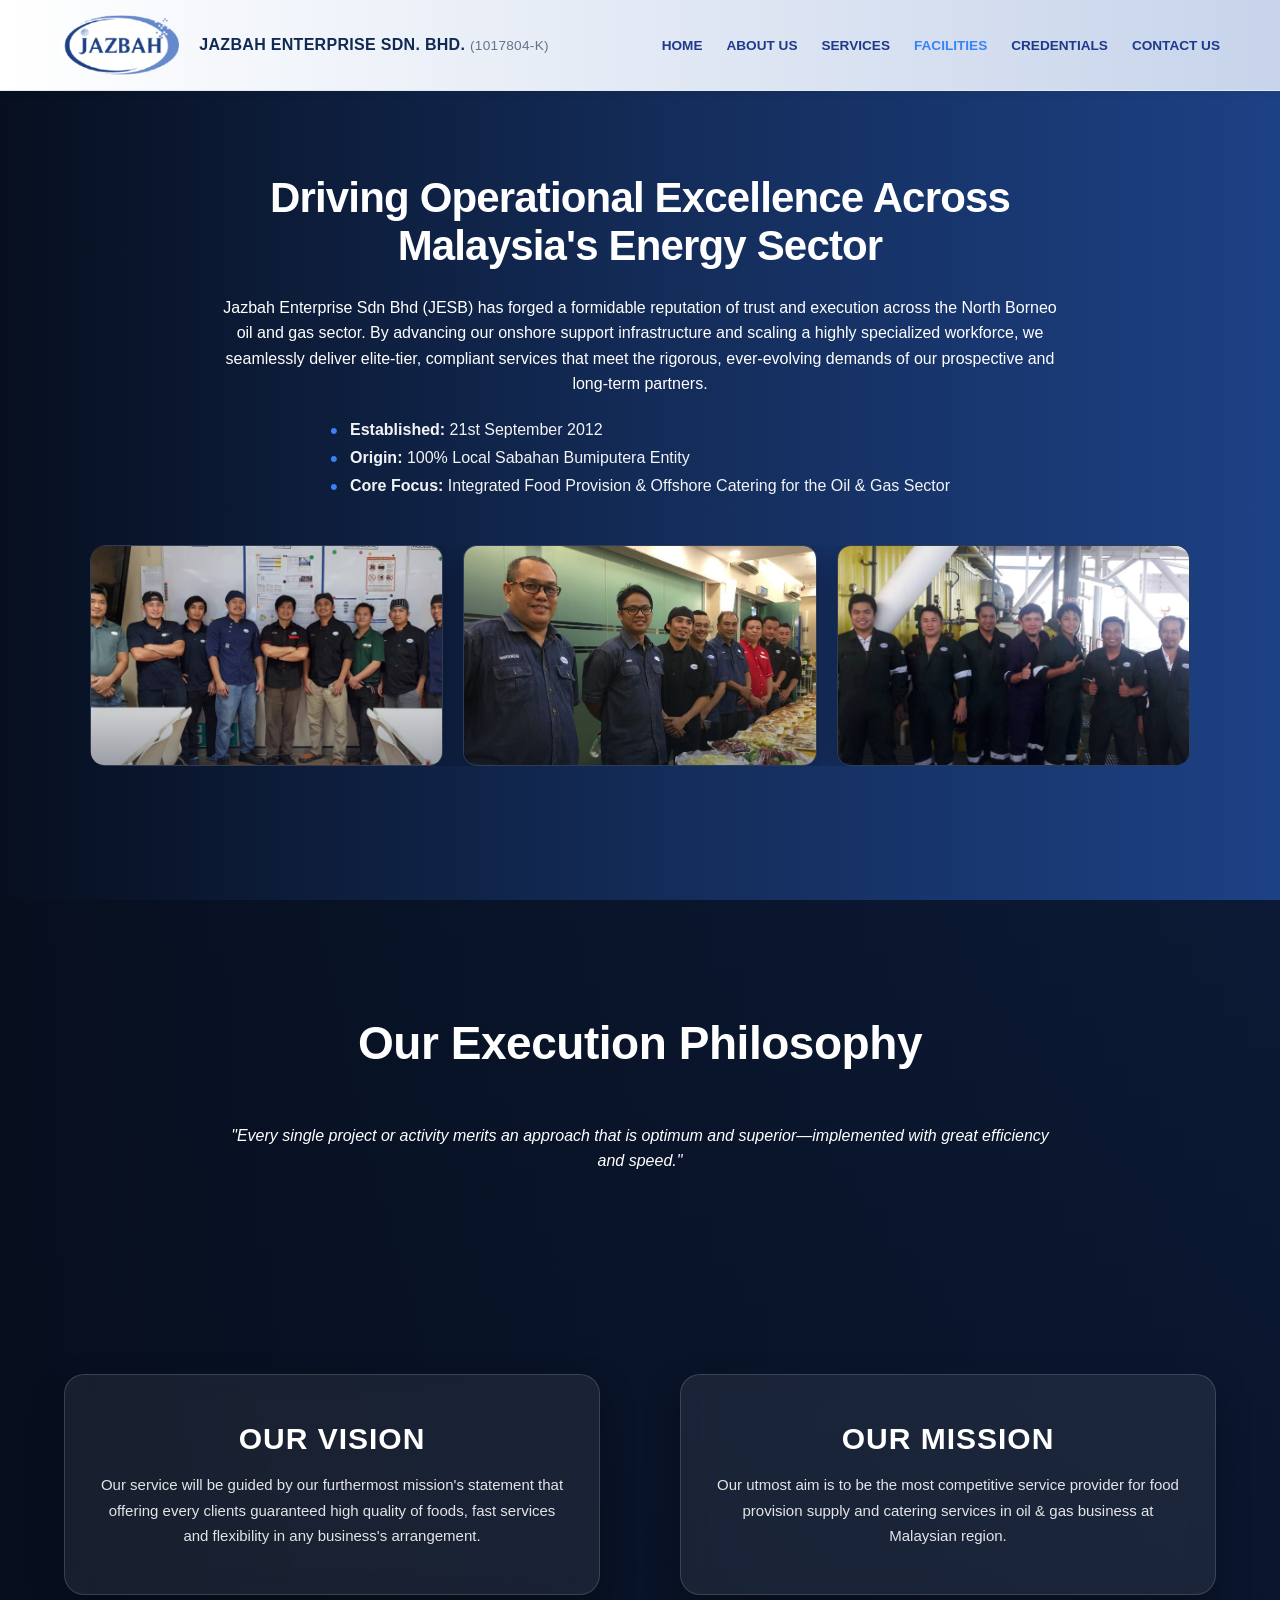
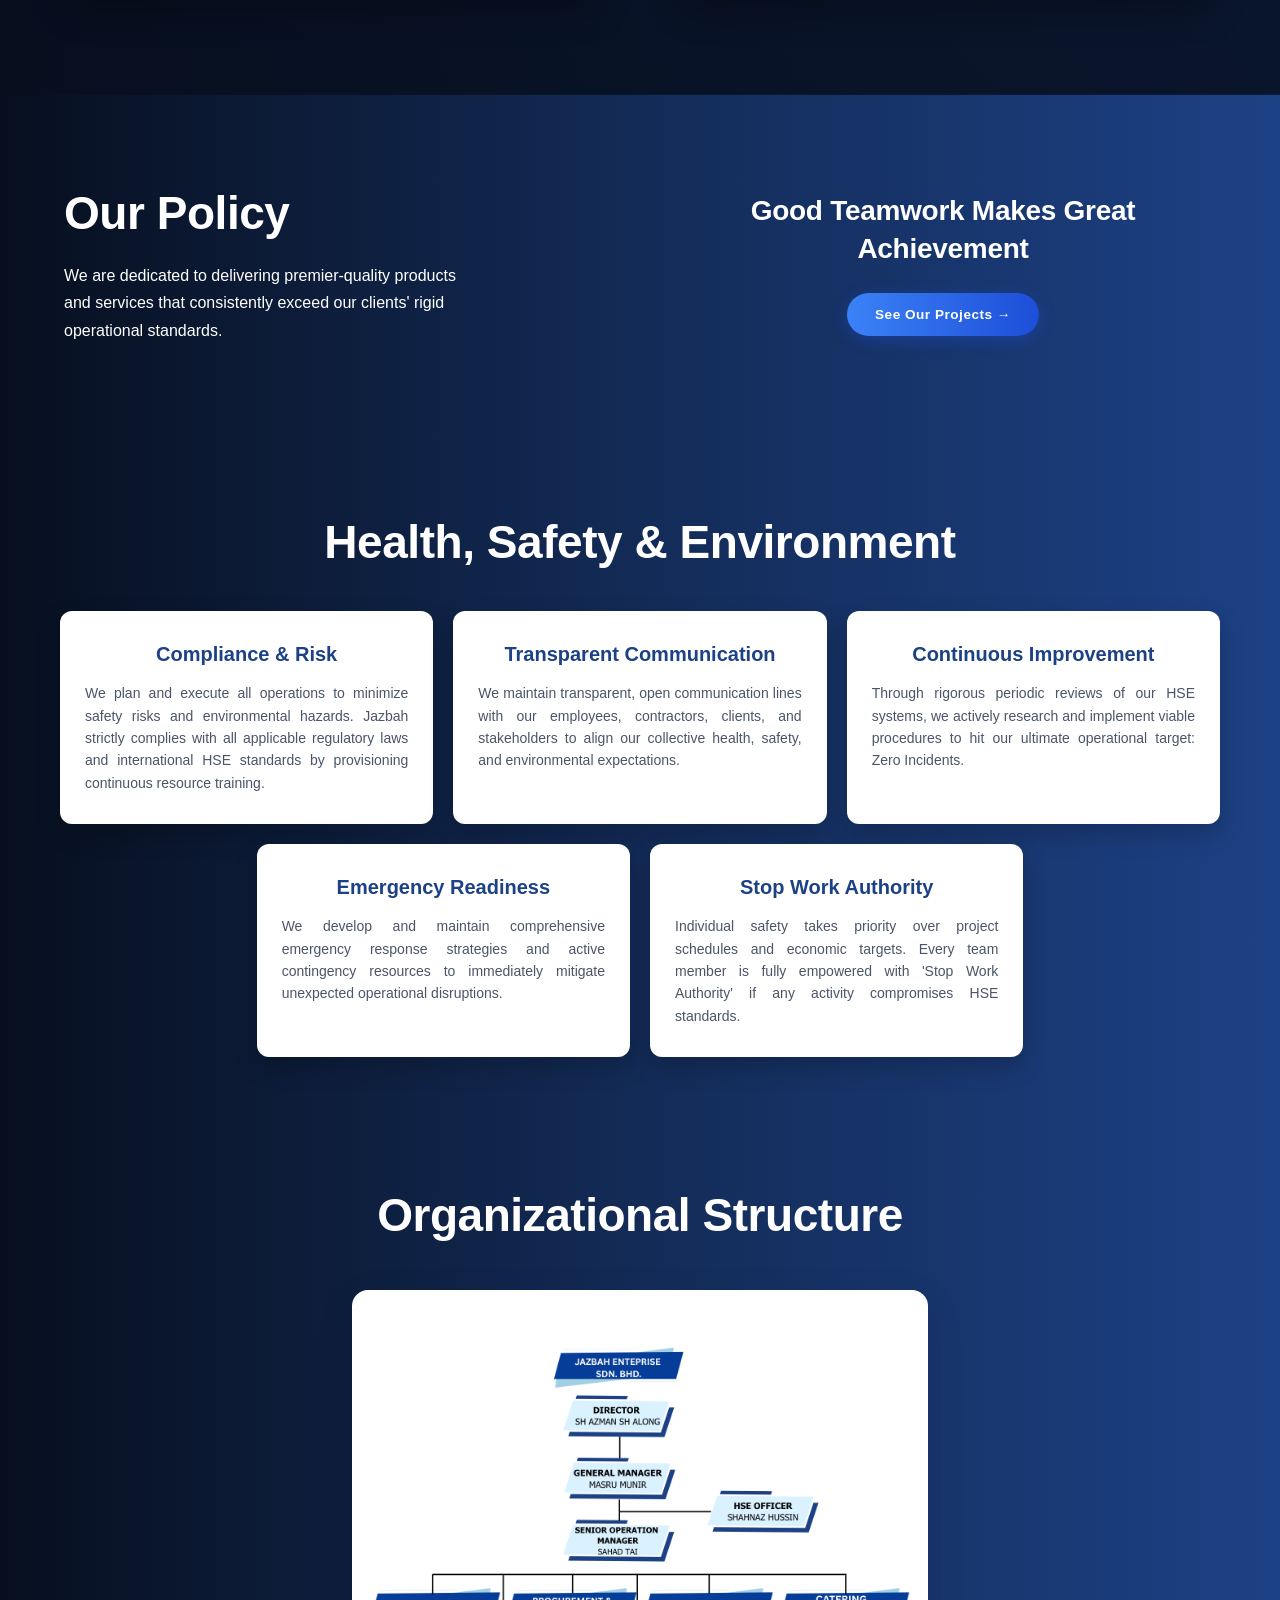
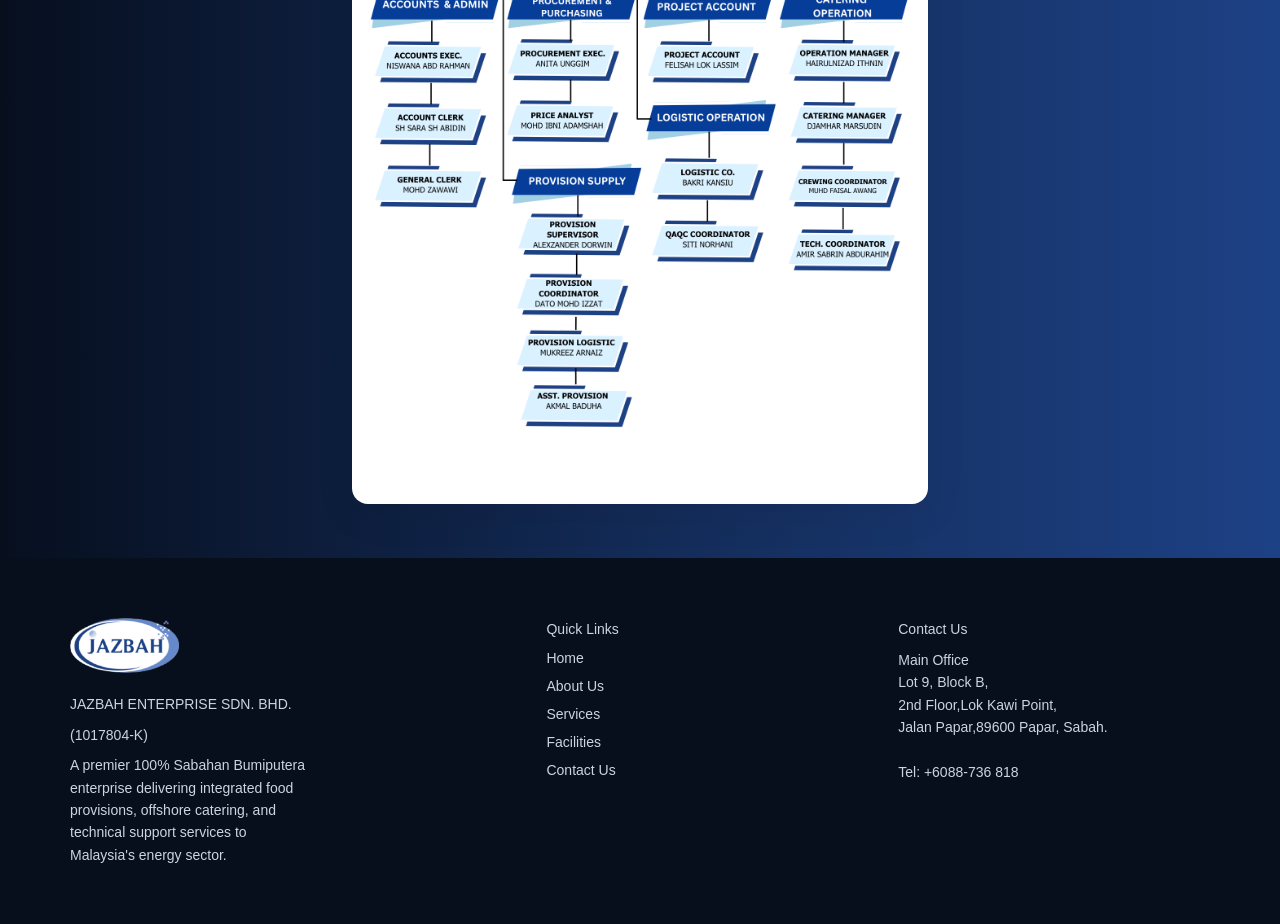
==== about.html @ 2c6cb793 "update" ====
<!DOCTYPE html>
<html lang="en">
<head>
    <meta charset="UTF-8">
    <meta name="viewport" content="width=device-width, initial-scale=1.0">
    <title>Jazbah Enterprise | About Us</title>
    
    <link rel="preconnect" href="https://fonts.googleapis.com">
    <link rel="preconnect" href="https://fonts.gstatic.com" crossorigin>
    <link href="https://fonts.googleapis.com/css2?family=Montserrat:wght@400;500;600;700&display=swap" rel="stylesheet">
    
    <link rel="stylesheet" href="css/style.css">
</head>
<body>

   <!-- MAIN HEADER -->
    <header class="main-header">
        <div class="nav-container">
            <a href="index.html" class="logo-area">
                <img src="images/jazbah-logo.png" alt="Jazbah Logo" class="nav-logo">
                <span class="logo-text">JAZBAH ENTERPRISE SDN. BHD. <span class="reg-num">(1017804-K)</span></span>
            </a>
            
            <!-- HAMBURGER BUTTON (MOBILE) -->
            <button class="hamburger-btn" id="hamburgerBtn" aria-label="Toggle Navigation">
                <span class="bar"></span>
                <span class="bar"></span>
                <span class="bar"></span>
            </button>

            <nav class="navbar" id="navMenu">  
                <ul class="nav-links">
                    <li><a href="index.html">Home</a></li>
                    <li><a href="about.html">About Us</a></li>
                    <li><a href="services.html">Services</a></li>
                    <li><a href="facilities.html" class="active">Facilities</a></li>
                    <li class="dropdown">
                        <a href="javascript:void(0);" class="dropdown-trigger">Credentials</a>
                        <ul class="dropdown-menu">
                            <li><a href="projects.html">Projects</a></li>
                            <li><a href="clients.html">Clients</a></li>
                            <li><a href="license.html">License</a></li>
                        </ul>
                    </li>
                    <li><a href="contact.html">Contact Us</a></li>
                </ul>
            </nav>
        </div>
    </header>

    <section class="mainAbUs-section">
    <div class="main-container">
        
        <!-- Text Content Top Block -->
        <div class="about-content">
            <h1>Driving Operational Excellence Across Malaysia's Energy Sector</h1>
            <p>Jazbah Enterprise Sdn Bhd (JESB) has forged a formidable reputation of trust and execution across the North Borneo oil and gas sector. By advancing our onshore support infrastructure and scaling a highly specialized workforce, we seamlessly deliver elite-tier, compliant services that meet the rigorous, ever-evolving demands of our prospective and long-term partners.</p>
            
            <ul class="about-facts">
                <li><strong>Established:</strong> 21st September 2012</li>
                <li><strong>Origin:</strong> 100% Local Sabahan Bumiputera Entity</li>
                <li><strong>Core Focus:</strong> Integrated Food Provision &amp; Offshore Catering for the Oil &amp; Gas Sector</li>
            </ul>
        </div>

        <!-- Horizontal 3-Photo Layout Below -->
        <div class="gallery-container">
            <div class="gallery-viewport">
                <div class="gallery-track">
                    <div class="gallery-slide">
                        
                        <div class="gallery-item">
                            <img src="images/mainpic1.jpg" alt="JESB Team 1" loading="lazy">
                        </div>

                        <div class="gallery-item">
                            <img src="images/mainpic2.png" alt="JESB Team 2" loading="lazy">
                        </div>

                        <div class="gallery-item">
                            <img src="images/mainpic3.png" alt="JESB Team 3" loading="lazy">
                        </div>

                    </div>
                </div>
            </div>
        </div>

    </div>
</section>

    <section class="execution-section">
        <div class="execution-container">
            <h2 class="execution-title">Our Execution Philosophy</h2>
            <p class="execution-quote">"Every single project or activity merits an approach that is optimum and superior—implemented with great efficiency and speed."</p>

            <div class="vision-mission-grid">
                <div class="vision-block">
                    <h2>Our Vision</h2>
                    <p>Our service will be guided by our furthermost mission's statement that offering every clients guaranteed high quality of foods, fast services and flexibility in any business's arrangement.</p>
                </div>
                <div class="mission-block">
                    <h2>Our Mission</h2>
                    <p>Our utmost aim is to be the most competitive service provider for food provision supply and catering services in oil &amp; gas business at Malaysian region.</p>
                    <span class="vm-label">MISSION</span>
                </div>
            </div>
        </div>
    </section>

    <section class="policy-section">
        <div class="policy-container">
            <h2 class="policy-title">Our Policy</h2>
            <p class="policy-text">We are dedicated to delivering premier-quality products<br> and services that consistently exceed our clients' rigid<br> operational standards. </p>
        </div>
        <div>
            <h2>Good Teamwork Makes Great Achievement</h2>
            <a href="projects.html" class="btn-FOM">See Our Projects &rarr;</a>
        </div>
    </section>

    <section class="HSE2-section">
        <div class="HSE2-container">
            <h2 class="HSE-title">Health, Safety & Environment</h2>
            
            <!-- Pembungkus Grid Baru (Sebab ini yang hilang sebelum ini) -->
            <div class="HSE2-grid-wrapper">
                <div class="HSE2-content1">
                    <h3>Compliance & Risk</h3>
                    <p>We plan and execute all operations to minimize safety risks and environmental hazards. Jazbah strictly complies with all applicable regulatory laws and international HSE standards by provisioning continuous resource training.</p>
                </div>
                <div class="HSE2-content2">
                    <h3>Transparent Communication</h3>
                    <p>We maintain transparent, open communication lines with our employees, contractors, clients, and stakeholders to align our collective health, safety, and environmental expectations.</p>   
                </div>
                <div class="HSE2-content3">
                    <h3>Continuous Improvement</h3>
                    <p>Through rigorous periodic reviews of our HSE systems, we actively research and implement viable procedures to hit our ultimate operational target: Zero Incidents.</p>
                </div>
                <div class="HSE2-content4">
                    <h3>Emergency Readiness</h3>
                    <p>We develop and maintain comprehensive emergency response strategies and active contingency resources to immediately mitigate unexpected operational disruptions.</p>
                </div>
                <div class="HSE2-content5">
                    <h3>Stop Work Authority</h3>
                    <p>Individual safety takes priority over project schedules and economic targets. Every team member is fully empowered with 'Stop Work Authority' if any activity compromises HSE standards.</p>
                </div>
            </div> <!-- End HSE2-grid-wrapper -->

        </div>
    </section>

    <section class="orgchart-section">
        <div class="orgchart-container">
            <h2> Organizational Structure</h2>
            <img src="images/orgchart.png" alt="Organizational Chart" class="orgchart-img">
        </div>
    </section>
    
    
    <footer class="main-footer">
        <div class="footer-container">
            <div class="footer-logo">
                <img src="images/jazbah-logo.png" alt="Jazbah Logo" class="footer-logo-img">
                <p>JAZBAH ENTERPRISE SDN. BHD.</p>
                <p class="reg-num">(1017804-K)</p>
                <p class="footer-desc">A premier 100% Sabahan Bumiputera<br>enterprise delivering integrated food<br> provisions, offshore catering, and <br>technical support services to<br> Malaysia's energy sector.</p>
            </div>
            <div class="footer-nav">
                <p>Quick Links</p>
                <ul class="footer-nav-links">
                    <li><a href="index.html">Home</a></li>
                    <li><a href="about.html">About Us</a></li>
                    <li><a href="services.html">Services</a></li>
                    <li><a href="facilities.html">Facilities</a></li>
                    <li><a href="contact.html">Contact Us</a></li>
                </ul>
            </div>
            <div class="footer-contact">
                <p>Contact Us</p>
                <p>Main Office <br>
                   Lot 9, Block B,<br>
                   2nd Floor,Lok Kawi Point,<br>
                   Jalan Papar,89600 Papar, Sabah.<br><br>
                   Tel: +6088-736 818</p>
            </div>
        </div>
    </footer>

    <!-- SCRIPT (Scroll Reveal + Hamburger Menu Toggle) -->
    <script>
        document.addEventListener("DOMContentLoaded", function () {
            // Scroll Reveal Animation
            const revealElements = document.querySelectorAll(".reveal");
            const observerOptions = {
                root: null,
                rootMargin: "0px",
                threshold: 0.15
            };

            const revealOnScroll = new IntersectionObserver(function (entries, observer) {
                entries.forEach(entry => {
                    if (entry.isIntersecting) {
                        entry.target.classList.add("active");
                        observer.unobserve(entry.target);
                    }
                });
            }, observerOptions);

            revealElements.forEach(el => revealOnScroll.observe(el));

            // Hamburger Menu Toggle Functionality
            const hamburgerBtn = document.getElementById('hamburgerBtn');
            const navMenu = document.getElementById('navMenu');

            if (hamburgerBtn && navMenu) {
                hamburgerBtn.addEventListener('click', function () {
                    hamburgerBtn.classList.toggle('active');
                    navMenu.classList.toggle('active');
                });
            }
        });
    </script>
</body>
</html>
---- css/style.css ----
/* ==========================================================================
   GLOBAL RESET & BASE STYLES
   ========================================================================== */
* {
    margin: 0;
    padding: 0;
    box-sizing: border-box;
}

body {
    font-family: 'Inter', sans-serif;
    color: #FFFFFF;
    background: linear-gradient(to right, #070f1f 0%, #132b57 50%, #1d4185 100%);
    -webkit-font-smoothing: antialiased;
    overflow-x: hidden;
}

.container {
    max-width: 1400px;
    margin: 0 auto;
    padding: 0 20px;
}

/* ==========================================================================
   TYPOGRAPHY
   ========================================================================== */
h1, .hero-text-block h1 {
    font-size: 64px;
    font-weight: 800;
    line-height: 1.15;
    letter-spacing: -0.02em;
}

h2, .whyChooseUs-section h2, .services-section-title, .HSE-section-title, .clientsindex-section h2 {
    font-size: 46px;
    font-weight: 700;
    line-height: 1.25;
    letter-spacing: -0.01em;
}

h3, .metric-stat-title, .service-title, .HSE-container h3 {
    font-size: 36px;
    font-weight: 700;
    line-height: 1.3;
}

p, .hero-text-block p, .metric-stat-text, .service1-grid p, .service2-grid p, .service3-grid p, .HSE-container p {
    font-size: 16px;
    font-weight: 300;
    line-height: 1.6;
    color: #FFFFFF; 
}

.hero-text-block h1,
.hero-text-block p {
    color: #ffffff;
}

/* ==========================================================================
   NAVBAR
   ========================================================================== */
.main-header {
    position: fixed; 
    top: 0;
    left: 0;
    width: 100%;
    z-index: 1000;
    /* Updated gradient direction to left-to-right */
    background: linear-gradient(to right, rgba(255, 255, 255, 0.4), rgba(114, 147, 204, 0.4)), #ffffff;
    box-shadow: 0 2px 10px rgba(0, 0, 0, 0.05); 
}

.nav-container {
    max-width: 1800px;
    margin: 0 auto;
    display: flex;
    justify-content: space-between;
    align-items: center;
    padding: 15px 5%;
}

.logo-area {
    display: flex;
    align-items: center;
    gap: 20px;
    text-decoration: none;
}

.nav-logo {
    height: 60px;
    width: auto;
}

.logo-text {
    font-size: 1rem;
    font-weight: 700;
    color: #102a54;
    letter-spacing: 0.3px;
}

.reg-num {
    font-size: 0.85rem;
    font-weight: 500;
    color: #64748b;
}

.nav-links {
    list-style: none;
    display: flex;
    align-items: center;
    gap: 24px;
}

.nav-links li a {
    text-decoration: none;
    font-size: 0.85rem;
    font-weight: 600;
    color: #1e3a8a;
    text-transform: uppercase;
    transition: color 0.3s ease;
}

.nav-links li a:hover,
.nav-links li a.active {
    color: #3b82f6;
}

.nav-links li:last-child a {
    font-weight: 600;
    color: #1e3a8a;
}

.nav-links li.dropdown {
    position: relative;
}

.dropdown-menu {
    position: absolute;
    top: 100%;
    left: 50%;
    transform: translateX(-50%) translateY(0);
    background-color: #ffffff;
    min-width: 180px;
    box-shadow: 0 10px 25px rgba(0, 0, 0, 0.15);
    border-radius: 6px;
    padding: 8px 0;
    list-style: none;
    display: none;
    opacity: 0;
    visibility: hidden;
    transition: opacity 0.3s ease, visibility 0.3s ease;
    z-index: 1000;
}

.dropdown-menu li {
    width: 100%;
}

.dropdown-menu li a {
    display: block;
    padding: 10px 20px;
    text-transform: none;
    font-size: 0.85rem;
    
    color: #1e3a8a;
    white-space: nowrap;
}

.dropdown-menu li a:hover {
    background-color: #f1f5f9;
    color: #3b82f6;
}

.nav-links li.dropdown:hover .dropdown-menu {
    display: block;
    opacity: 1;
    visibility: visible;
}

/* ==========================================================================
   HERO SECTION
   ========================================================================== */
.hero-section {
    position: relative;
    width: 100%;
    min-height: 100vh;
    background: linear-gradient(rgba(0, 0, 0, 0.35), rgba(0, 0, 0, 0.45)), 
                url('../images/herobackground.png') no-repeat center center/cover;
    display: flex;
    align-items: center;
    padding-top: 100px; 
}

.hero-container {
    width: 100%;
    max-width: 1900px;
    margin: 0 auto;
    padding: 0 5%;
    margin-bottom: 140px;
}

.hero-text-block {
    max-width: 1900px;
    text-align: left;
    color: #ffffff;
}

.hero-text-block h1 {
    font-size: 3rem;
    font-weight: 800;
    line-height: 1.2;
    margin-bottom: 50px;
}

.hero-text-block p {
    font-size: 1.1rem;
    font-weight: 400;
    line-height: 1.6;
    margin-bottom: 35px;
    opacity: 0.9;
}

.btn-FOM {
    display: inline-block;
    /* Updated gradient direction to left-to-right */
    background: linear-gradient(to right, #3b82f6 0%, #1d4ed8 100%);
    color: #ffffff;
    text-decoration: none;
    font-weight: 800;
    font-size: 0.85rem;
    letter-spacing: 0.5px;
    padding: 14px 28px;
    border-radius: 30px;
    box-shadow: 0 4px 15px rgba(29, 78, 216, 0.4);
    transition: transform 0.2s ease, box-shadow 0.2s ease;
}

.btn-FOM:hover {
    transform: translateY(-2px);
    box-shadow: 0 6px 20px rgba(29, 78, 216, 0.6);
}

/* ==========================================================================
   WHY CHOOSE US SECTION
   ========================================================================== */
.whyChooseUs-section {
    /* Updated gradient direction to left-to-right */
    background: linear-gradient(to right, rgba(7, 15, 31, 1.0), rgba(19, 43, 87, 1.0), rgba(29, 65, 133, 1.0));
    padding: 80px 0;
    font-family: 'Inter', sans-serif;
}

.whyChooseUs-container {
    max-width: 1900px;
    margin: 0 auto;
    padding: 0 5%;
    display: grid;
    grid-template-columns: repeat(3, 1fr);
    gap: 70px;
    text-align: center;
}

.metric-stat-numb {
    font-size: 46px;
    font-weight: 700;
    color: #ffffff;
    margin-bottom: 5px;
}

.metric-stat-title {
    font-weight: 700;
    color: #ffffff;
    margin-bottom: 12px;
}

.metric-stat-text {
    font-size: 16px;
    font-weight: 300;
    line-height: 1.6;
    color: #FFFFFF; 
}

/* ==========================================================================
   OUR SERVICES SECTION
   ========================================================================== */
.services-section {
    /* Updated gradient direction to left-to-right */
    background: linear-gradient(to right, rgba(7, 15, 31, 1.0), rgba(19, 43, 87, 1.0), rgba(29, 65, 133, 1.0));
    padding: 80px 0;
    font-family: 'Inter', sans-serif;
}

.services-container {
    max-width: 1400px;
    margin: 0 auto;
    padding: 0 5%;
    display: grid;
    grid-template-columns: repeat(3, 1fr);
    gap: 30px;
    text-align: center;
}

.services-section-title {
    grid-column: 1 / span 3;
    font-size: 46px;
    font-weight: 700;
    margin-bottom: 10px;
    color: #ffffff;
}

.services-section-text {
    grid-column: 1 / span 3;
    font-size: 16px;
    font-weight: 300;
    margin-bottom: 40px;
}

.service1-grid, 
.service2-grid, 
.service3-grid {
    background: rgba(255, 255, 255, 0.04);
    border: 1px solid rgba(255, 255, 255, 0.08);
    border-radius: 24px;
    padding: 30px;
    display: flex;
    flex-direction: column;
    align-items: center;
    transition: transform 0.3s ease, background 0.3s ease;
}

.service1-grid:hover, 
.service2-grid:hover, 
.service3-grid:hover {
    transform: translateY(-5px);
    background: rgba(255, 255, 255, 0.07);
}

.service-icon {
    width: 100%;
    height: 180px;
    object-fit: cover;
    border-radius: 16px;
    margin-bottom: 25px;
}

.service-title {
    font-size: 24px;
    font-weight: 700;
    margin-bottom: 15px;
    min-height: 58px;
}

.service1-grid p, 
.service2-grid p, 
.service3-grid p {
    margin-bottom: 30px;
    flex-grow: 1;
}

/* ==========================================================================
   HSE SECTION
   ========================================================================== */
.HSE-section {
    background: #FFFFFF;
    padding: 80px 0;
    font-family: 'Inter', sans-serif;
}

.HSE-container {
    max-width: 1600px;
    margin: 0 auto;
    padding: 0 5%;
    display: grid;
    grid-template-columns: repeat(3, 1fr);
    gap: 30px;
    text-align: center;
}

.HSE-section-title {
    grid-column: 1 / span 3;
    font-size: 46px;
    font-weight: 700;
    margin-bottom: 40px;
    color: #000000;
}

.HSE-details1,
.HSE-details2,
.HSE-details3 {
    padding: 35px 25px;
    border-radius: 24px;
    display: flex;
    flex-direction: column;
    align-items: center;
    transition: transform 0.3s ease, background 0.3s ease;
}

.HSE-details1:hover,
.HSE-details2:hover,
.HSE-details3:hover {
    transform: translateY(-5px);
    background: rgba(0, 0, 0, 0.03);
}

.HSE-container h3 {
    font-size: 22px;
    font-weight: 700;
    color: #000000;
    margin-bottom: 15px;
}

.HSE-container p {
    font-size: 15px;
    font-weight: 300;
    line-height: 1.6;
    color: #000000;
}

.HSE-FOM-btn {
    grid-column: 1 / span 3;
    text-align: center;
    margin-top: 40px;
}

/* ==========================================================================
   CLIENTS SECTION
   ========================================================================== */
.clientsindex-section {
    /* Updated gradient direction to left-to-right */
    background: linear-gradient(
        to right, 
        rgba(7, 15, 31, 1.0), 
        rgba(19, 43, 87, 1.0), 
        rgba(29, 65, 133, 1.0)
    );
    padding: 80px 0;
    font-family: 'Inter', sans-serif;
    text-align: center;
}

.clientsindex-section h2 {
    font-size: 46px;
    font-weight: 700;
    color: #ffffff;
    margin-bottom: 40px;
    line-height: 1.25;
    letter-spacing: -0.01em;
}

.clientsindex-row {
    display: flex;
    justify-content: center;
    align-items: center;
    gap: 25px;
    flex-wrap: wrap;
    max-width: 1400px;
    margin: 0 auto;
    padding: 0 20px;
}

.clientsindex-card {
    background: #ffffff;
    border-radius: 28px;
    width: 180px;
    height: 180px;
    padding: 20px;
    display: flex;
    justify-content: center;
    align-items: center;
    box-shadow: 0 10px 25px rgba(0, 0, 0, 0.15);
    transition: transform 0.4s cubic-bezier(0.165, 0.84, 0.44, 1), 
                box-shadow 0.4s cubic-bezier(0.165, 0.84, 0.44, 1),
                border-color 0.4s ease;
    cursor: pointer;
    overflow: hidden;
    border: 2px solid transparent;
}

.clientsindex-card:hover {
    transform: translateY(-5px);
    box-shadow: 0 15px 30px rgba(0, 0, 0, 0.25);
}

.clientsindex-card img {
    width: 100%;
    height: 100%;
    object-fit: contain;
    padding: 10px;
    transition: transform 0.3s ease;
}

.clientsindex-card img.logo-shell,
.clientsindex-card img.logo-adjust {
    padding: 24px;
    transform: scale(1.0);
}

/* ==========================================================================
   SCROLL REVEAL ANIMATION
   ========================================================================== */
.reveal {
    opacity: 0;
    transform: translateY(40px);
    transition: opacity 0.8s cubic-bezier(0.25, 1, 0.5, 1), 
                transform 0.8s cubic-bezier(0.25, 1, 0.5, 1);
    will-change: opacity, transform;
}

.reveal.active {
    opacity: 1;
    transform: translateY(0);
}

.delay-1 { transition-delay: 0.1s; }
.delay-2 { transition-delay: 0.2s; }
.delay-3 { transition-delay: 0.3s; }
.delay-4 { transition-delay: 0.4s; }
.delay-5 { transition-delay: 0.5s; }

/* ==========================================================================
   ABOUT US PAGE STYLES
   ========================================================================== */
.mainAbUs-section {
    /* Updated gradient direction to left-to-right */
    background: linear-gradient(to right, #070f1f 0%, #132b57 50%, #1d4185 100%);
    min-height: 100vh;
    width: 100%;
    display: flex;
    align-items: center;
    justify-content: center;
    padding: 120px 0 80px 0; 
}

.main-container {
    width: 100%;
    max-width: 1200px;
    margin: 0 auto;
    padding: 0 20px;
    display: flex;
    flex-direction: column;
    align-items: center;
    gap: 50px;
}

.about-content {
    max-width: 850px;
    text-align: center;
    margin: 0 auto;
}

.about-content h1 {
    font-size: 42px;
    margin-bottom: 24px;
    text-align: center;
}

.about-content p {
    margin-bottom: 24px;
    text-align: center;
}

.about-facts {
    list-style: none;
    padding: 0;
    margin: 0 auto;
    display: inline-flex;
    flex-direction: column;
    align-items: flex-start;
    gap: 10px;
}

.about-facts li {
    position: relative;
    padding-left: 20px;
    color: rgba(255, 255, 255, 0.95);
    text-align: left;
}

.about-facts li::before {
    content: "•";
    color: #3b82f6;
    font-size: 22px;
    position: absolute;
    left: 0;
    top: -3px;
}

.gallery-container {
    width: 100%;
    max-width: 1100px;
    margin: 0 auto;
}

.gallery-viewport {
    width: 100%;
    overflow: hidden;
    border-radius: 16px;
}

.gallery-track {
    display: flex;
    width: 100%;
}

.gallery-slide {
    width: 100%;
    display: grid;
    grid-template-columns: repeat(3, 1fr);
    gap: 20px;
}

.gallery-item {
    position: relative;
    width: 100%;
    aspect-ratio: 16 / 10; 
    border-radius: 14px;
    overflow: hidden;
    background-color: #0b1a36;
    border: 1px solid rgba(255, 255, 255, 0.15);
    box-shadow: 0 12px 30px rgba(0, 0, 0, 0.35);
    transition: transform 0.35s ease, border-color 0.35s ease, box-shadow 0.35s ease;
}

.gallery-item img {
    width: 100% !important;
    height: 100% !important;
    object-fit: cover !important;
    object-position: top center !important; 
    display: block;
    transition: transform 0.4s ease;
}

.gallery-item::after {
    content: '';
    position: absolute;
    inset: 0;
    background: linear-gradient(180deg, rgba(7, 15, 31, 0) 50%, rgba(7, 15, 31, 0.4) 100%);
    pointer-events: none;
}

.gallery-item:hover {
    transform: translateY(-6px);
    border-color: rgba(59, 130, 246, 0.7);
    box-shadow: 0 16px 35px rgba(0, 0, 0, 0.5), 0 0 15px rgba(59, 130, 246, 0.25);
}

.gallery-item:hover img {
    transform: scale(1.04);
}

/* ==========================================================================
   EXECUTION PHILOSOPHY SECTION
   ========================================================================== */
.execution-section {
    position: relative;
    width: 100%;
    background-image: linear-gradient(rgba(7, 15, 31, 0.78), rgba(7, 15, 31, 0.88)), 
                      url('../images/vmbackground.png');
    background-position: center center;
    background-repeat: no-repeat;
    background-size: cover;
    background-attachment: scroll; 
    padding: 110px 0 100px 0;
    color: #ffffff;
    text-align: center;
}

.execution-container {
    max-width: 1400px;
    margin: 0 auto;
    padding: 0 5%;
    position: relative;
    z-index: 2;
}

.execution-title {
    margin-bottom: 50px;
    margin-top: 5px;
}

.execution-quote {
    font-style: italic;
    max-width: 820px;
    margin: 0 auto 200px auto;
}

.vision-mission-grid {
    display: grid;
    grid-template-columns: 1fr 1fr;
    gap: 80px;
}

.vision-block,
.mission-block {
    background: rgba(255, 255, 255, 0.07);
    backdrop-filter: blur(12px);
    -webkit-backdrop-filter: blur(12px);
    border: 1px solid rgba(255, 255, 255, 0.15);
    border-radius: 20px;
    padding: 45px 35px;
    text-align: center;
    position: relative;
    box-shadow: 0 15px 35px rgba(0, 0, 0, 0.3);
    transition: transform 0.3s ease, background 0.3s ease, border-color 0.3s ease;
}

.vision-block:hover,
.mission-block:hover {
    background: rgba(255, 255, 255, 0.12);
    border-color: rgba(59, 130, 246, 0.5);
    transform: translateY(-6px);
}

.vision-block h2,
.mission-block h2 {
    font-size: 30px;
    font-weight: 800;
    letter-spacing: 1px;
    margin-bottom: 15px;
    color: #ffffff;
    text-transform: uppercase;
}

.vision-block p,
.mission-block p {
    font-size: 15px;
    font-weight: 300;
    line-height: 1.7;
    color: rgba(255, 255, 255, 0.88);
}

.vm-label {
    display: none;
}

/* ==========================================================================
   POLICY SECTION
   ========================================================================== */
.policy-section {
    max-width: 1300px;
    margin: 0 auto;
    padding: 90px 5%;
    display: grid;
    grid-template-columns: 1fr 1fr;
    gap: 60px;
    align-items: center;
}

.policy-title {
    
    margin-bottom: 20px;
    color: #ffffff;
}

.policy-text {
    font-size: 16px;
    line-height: 1.7;
    color: #ffffff;
}

.policy-section > div:last-child {
    text-align: center;
}

.policy-section > div:last-child h2 {
    font-size: 28px;
    font-weight: 700;
    color: #ffffff;
    margin-bottom: 25px;
    line-height: 1.35;
}

/* ==========================================================================
   HEALTH, SAFETY & ENVIRONMENT (HSE2) SECTION
   ========================================================================== */
.HSE2-section {
    /* Updated gradient direction to left-to-right */
    background: linear-gradient(to right, #070f1f 0%, #132b57 50%, #1d4185 100%);
    padding: 80px 0;
    width: 100%;
}

.HSE2-container {
    max-width: 1200px;
    margin: 0 auto;
    padding: 0 20px;
    text-align: center;
}

.HSE-title {
    
    margin-bottom: 40px;
}

.HSE2-grid-wrapper {
    display: grid;
    grid-template-columns: repeat(6, 1fr);
    gap: 20px;
    width: 100%;
}

.HSE2-content1,
.HSE2-content2,
.HSE2-content3,
.HSE2-content4,
.HSE2-content5 {
    background: #ffffff;
    border-radius: 12px;
    padding: 30px 25px;
    text-align: left;
    box-shadow: 0 10px 25px rgba(0, 0, 0, 0.2);
    transition: transform 0.3s ease, box-shadow 0.3s ease;
}

.HSE2-content1:hover,
.HSE2-content2:hover,
.HSE2-content3:hover,
.HSE2-content4:hover,
.HSE2-content5:hover {
    transform: translateY(-5px);
    box-shadow: 0 15px 35px rgba(0, 0, 0, 0.3);
}

.HSE2-grid-wrapper h3 {
    font-size: 20px;
    font-weight: 700;
    color: #1d4185;
    margin-bottom: 15px;
    text-align: center; 
}

.HSE2-grid-wrapper p {
    font-size: 14px;
    line-height: 1.6;
    color: #4a5568;
    margin: 0;
    text-align: justify;
}

@media (min-width: 992px) {
    .HSE2-content1 { grid-column: span 2; }
    .HSE2-content2 { grid-column: span 2; }
    .HSE2-content3 { grid-column: span 2; }
    .HSE2-content4 { grid-column: 2 / span 2; }
    .HSE2-content5 { grid-column: 4 / span 2; }
}

.orgchart-container {
    max-width: 1400px;
    margin: 0 auto;
    padding: 0 5%;
    text-align: center;
}

.orgchart-container h2 {
    margin-top: 50px;
    color: #ffffff;
    margin-bottom: 45px;
    text-align: center;
}

.orgchart-img {
    max-width: 50%;
    margin-bottom: 50px;
    height: auto;
    border-radius: 16px;
    box-shadow: 0 10px 40px rgba(0, 0, 0, 0.08);
    display: inline-block;
}

/* ==========================================================================
   SERVICES PAGE STYLES
   ========================================================================== */
.services-page-wrapper {
    /* Updated gradient direction to left-to-right */
    background: linear-gradient(to right, #070f1f 0%, #132b57 50%, #0c1a36 100%);
    min-height: 100vh;
    padding: 130px 5% 80px 5%;
    max-width: 1400px;
    margin: 0 auto;
    box-sizing: border-box;
    color: #ffffff;
    display: flex;
    flex-direction: column;
    gap: 60px;
}

.services-main-title {
    text-align: center;
    letter-spacing: 2px;
    margin-bottom: 20px;
    color: #ffffff;
    text-transform: uppercase;
}

.service-row {
    display: grid;
    grid-template-columns: 1fr 1.2fr;
    gap: 50px;
    align-items: center;
    padding: 20px 0;
}

.service-text h2 {
    font-size: 30px;
    font-weight: 800;
    line-height: 1.25;
    margin-bottom: 18px;
    letter-spacing: 0.5px;
    color: #ffffff;
}

.service-text p {
    font-size: 15px;
    font-weight: 300;
    line-height: 1.7;
    color: #ffffff;
}

.service-row-card-wrapper {
    background: rgba(255, 255, 255, 0.05);
    border: 1px solid rgba(255, 255, 255, 0.12);
    border-radius: 24px;
    padding: 40px;
    backdrop-filter: blur(12px);
    box-shadow: 0 20px 40px rgba(0, 0, 0, 0.3);
}

.service-row.reverse {
    grid-template-columns: 1.2fr 1fr;
}

.service-row.reverse .service-text {
    order: 2;
}

.service-row.reverse .service-gallery {
    order: 1;
}

.service-gallery {
    display: flex;
    align-items: center;
    justify-content: center;
    gap: 16px;
    width: 100%;
}

.gallery-frame {
    border-radius: 12px;
    overflow: hidden;
    background-color: #ffffff;
    box-shadow: 0 10px 25px rgba(0, 0, 0, 0.35);
    transition: transform 0.3s ease, box-shadow 0.3s ease;
}

.gallery-frame img {
    width: 100%;
    height: 100%;
    object-fit: cover;
    display: block;
}

.frame-side {
    width: 28%;
    height: 170px;
}

.frame-center {
    width: 44%;
    height: 230px;
}

.gallery-frame:hover {
    transform: translateY(-5px);
    box-shadow: 0 15px 30px rgba(0, 0, 0, 0.5);
}

/* ==========================================================================
   FACILITIES PAGE STYLES
   ========================================================================== */
.warehouse-section,
.yards-section,
.foodcont-section,
.transport-section,
.forzenstorage-section,
.cpu-section {
    padding: 60px 20px;
    display: flex;
    justify-content: center;
    width: 100%;
    box-sizing: border-box;
    margin-top: 60px;
}

.warehouse-section {
    margin-top: 100px;
}

.section-container {
    max-width: 1200px;
    width: 100%;
    margin: 0 auto;
    display: flex;
    flex-direction: column;
    align-items: center;
}

.warehouse-header,
.yardstorage-header,
.foodcont-header,
.transport-header,
.frozenstorage-header,
.cpu-header {
    text-align: center;
    margin-bottom: 25px;
    max-width: 800px;
}

.warehouse-title,
.yardstorage-title,
.foodcont-title,
.transport-title,
.frozenstorage-title,
.cpu-title {
    letter-spacing: 1.5px;
    color: #ffffff;
    text-transform: uppercase;
    margin-top: 0px;
}

.warehouse-address,
.yardstorage-address,
.cpu-address {
    color: #ffffff;
    line-height: 1.6;
    margin: 0;
}

.warehouse-gallery-card,
.yardstorage-gallery-card,
.foodcont-gallery-card,
.transport-gallery-card,
.frozenstorage-gallery-card,
.cpu-gallery-card {
    background: rgba(255, 255, 255, 0.05);
    border: 1px solid rgba(255, 255, 255, 0.1);
    border-radius: 20px;
    padding: 30px;
    width: 100%;
    backdrop-filter: blur(10px);
    box-shadow: 0 15px 35px rgba(0, 0, 0, 0.3);
    box-sizing: border-box;
}

.warehouse-grid,
.yardstorage-grid,
.foodcont-grid,
.transport-grid,
.frozenstorage-grid,
.cpu-grid {
    display: grid;
    grid-template-columns: repeat(4, 1fr);
    gap: 20px;
}

.grid-item {
    aspect-ratio: 1 / 1;
    border-radius: 10px;
    overflow: hidden;
    background-color: #ffffff;
    box-shadow: 0 4px 15px rgba(0, 0, 0, 0.2);
    transition: transform 0.3s ease, box-shadow 0.3s ease;
}

.grid-item img {
    width: 100%;
    height: 100%;
    object-fit: cover;
    display: block;
}

.grid-item:hover {
    transform: translateY(-5px);
    box-shadow: 0 8px 25px rgba(0, 0, 0, 0.4);
}

.facility-specs {
    text-align: center;
    margin-top: 10px;
}

.facility-specs h3 {
    font-size: 1.25rem;
    color: #ffffff;
    margin-top: 25px;
    margin-bottom: 8px;
    font-weight: 600;
    text-align: center;
}

.facility-specs p {
    font-size: 0.95rem;
    color: #cbd5e1;
    line-height: 1.8;
    text-align: center;
    margin: 0;
}

/* ==========================================================================
   CLIENTS PAGE STYLES
   ========================================================================== */
.clients-section {
    padding: 60px 20px;
    display: flex;
    justify-content: center;
    width: 100%;
    box-sizing: border-box;
    margin-top: 100px;
    /* Updated gradient direction to left-to-right */
    background: linear-gradient(to right, #070f1f 0%, #132b57 50%, #1d4185 100%);
}

.clients-header {
    text-align: center;
    margin-bottom: 30px;
}

.clients-title {
    font-size: 2.2rem;
    font-weight: 800;
    letter-spacing: 2px;
    color: #ffffff;
    text-transform: uppercase;
    margin: 0;
}

.clients-subtitle {
    font-size: 1.25rem;
    font-weight: 700;
    letter-spacing: 1px;
    color: #ffffff;
    text-transform: uppercase;
    margin: 0 0 25px 0;
    text-align: center;
}

.clients-card {
    background: rgba(255, 255, 255, 0.05);
    border: 1px solid rgba(255, 255, 255, 0.1);
    border-radius: 20px;
    padding: 40px;
    width: 100%;
    backdrop-filter: blur(10px);
    box-shadow: 0 15px 35px rgba(0, 0, 0, 0.3);
    box-sizing: border-box;
    margin-bottom: 50px;
}

.clients-grid {
    display: grid;
    grid-template-columns: repeat(4, 1fr);
    gap: 30px 24px; /* Jarak atas-bawah (row gap) ditambah sikit untuk bagi ruang teks */
}

/* Pembungkus Kotak Putih & Teks */
.client-item {
    display: flex;
    flex-direction: column;
    align-items: center;
    gap: 12px; /* Jarak antara kotak putih & nama di bawah */
    width: 100%;
}

/* Kotak Putih Logo (Kekal 100% Mengikut Asal) */
.client-box {
    background-color: #ffffff;
    border-radius: 12px;
    padding: 20px;
    width: 100%;
    aspect-ratio: 1 / 1;
    display: flex;
    align-items: center;
    justify-content: center;
    box-shadow: 0 4px 15px rgba(0, 0, 0, 0.2);
    transition: transform 0.3s ease, box-shadow 0.3s ease;
    box-sizing: border-box;
}

.client-box img {
    max-width: 85%;
    max-height: 85%;
    object-fit: contain;
    display: block;
}

.client-box:hover {
    transform: translateY(-6px);
    box-shadow: 0 10px 25px rgba(0, 0, 0, 0.4);
}

/* Nama Syarikat di Bawah Kotak Putih */
.client-name {
    font-size: 0.82rem;
    font-weight: 600;
    color: #ffffff;
    text-align: center;
    line-height: 1.35;
    letter-spacing: 0.3px;
    text-transform: uppercase;
}
/* ==========================================================================
   CONTACT US PAGE STYLES
   ========================================================================== */
.contact-section {
    padding: 60px 20px;
    display: flex;
    justify-content: center;
    width: 100%;
    box-sizing: border-box;
    margin-top: 80px;
}

.contact-card {
    background: rgba(255, 255, 255, 0.05);
    border: 1px solid rgba(255, 255, 255, 0.1);
    border-radius: 28px;
    padding: 50px;
    max-width: 1100px;
    width: 100%;
    backdrop-filter: blur(15px);
    box-shadow: 0 20px 50px rgba(0, 0, 0, 0.4);
    box-sizing: border-box;
}

.contact-grid {
    display: grid;
    grid-template-columns: 1fr 1fr;
    gap: 60px;
    margin-bottom: 40px;
}

.form-title {
    color: #ffffff;
    margin: 0 0 10px 0;
}

.form-subtitle {
    color: #94a3b8;
    font-size: 0.95rem;
    margin: 0 0 30px 0;
}

.contact-form {
    display: flex;
    flex-direction: column;
    gap: 20px;
}

.form-row {
    display: grid;
    grid-template-columns: 1fr 1fr;
    gap: 16px;
}

.form-group {
    display: flex;
    flex-direction: column;
    gap: 8px;
}

.form-group label {
    font-size: 0.85rem;
    font-weight: 500;
    color: #e2e8f0;
}

.form-group input[type="text"],
.form-group input[type="email"],
.form-group input[type="tel"],
.form-group textarea {
    width: 100%;
    background-color: #ffffff;
    border: 1px solid transparent;
    border-radius: 8px;
    padding: 12px 16px;
    font-size: 0.9rem;
    font-family: inherit;
    color: #0f172a;
    box-sizing: border-box;
    outline: none;
    transition: border-color 0.2s ease, box-shadow 0.2s ease;
}

.form-group input::placeholder,
.form-group textarea::placeholder {
    color: #94a3b8;
}

.form-group input:focus,
.form-group textarea:focus {
    border-color: #38bdf8;
    box-shadow: 0 0 0 3px rgba(56, 189, 248, 0.2);
}

.phone-input-wrapper {
    display: flex;
    gap: 8px;
}

.phone-input-wrapper select {
    background-color: #ffffff;
    border: none;
    border-radius: 8px;
    padding: 0 12px;
    font-size: 0.9rem;
    color: #0f172a;
    cursor: pointer;
    outline: none;
}

.form-checkbox {
    display: flex;
    align-items: center;
    gap: 10px;
    margin-top: 5px;
}

.form-checkbox input[type="checkbox"] {
    width: 16px;
    height: 16px;
    accent-color: #38bdf8;
    cursor: pointer;
}

.form-checkbox label {
    font-size: 0.85rem;
    color: #cbd5e1;
    cursor: pointer;
}

.btn-submit {
    /* Updated gradient direction to left-to-right */
    background: linear-gradient(to right, #6366f1 0%, #4f46e5 100%);
    color: #ffffff;
    border: none;
    border-radius: 8px;
    padding: 14px;
    font-size: 0.95rem;
    font-weight: 600;
    font-family: inherit;
    cursor: pointer;
    transition: transform 0.2s ease, opacity 0.2s ease;
    margin-top: 10px;
}

.btn-submit:hover {
    opacity: 0.92;
    transform: translateY(-2px);
}

.info-main-title {
    font-size: 2rem;
    font-weight: 700;
    color: #ffffff;
    margin: 0 0 10px 0;
}

.info-main-subtitle {
    color: #94a3b8;
    font-size: 0.95rem;
    line-height: 1.5;
    margin: 0 0 35px 0;
}

.info-blocks-grid {
    display: grid;
    grid-template-columns: 1fr 1fr;
    gap: 30px;
}

.info-block {
    display: flex;
    flex-direction: column;
    gap: 12px;
}

.full-width-block {
    grid-column: span 2;
    margin-top: 10px;
}

.info-icon {
    width: 44px;
    height: 44px;
    background-color: #ffffff;
    border-radius: 10px;
    display: flex;
    align-items: center;
    justify-content: center;
    box-shadow: 0 4px 12px rgba(0, 0, 0, 0.15);
}

.info-content h3 {
    font-size: 1.1rem;
    font-weight: 600;
    color: #ffffff;
    margin: 0 0 4px 0;
}

.info-desc {
    font-size: 0.85rem;
    color: #94a3b8;
    margin: 0 0 8px 0;
}

.info-link {
    color: #ffffff;
    font-size: 0.9rem;
    text-decoration: underline;
    font-weight: 500;
}

.info-detail {
    color: #cbd5e1;
    font-size: 0.88rem;
    margin: 2px 0;
}

.office-address {
    font-style: normal;
    color: #cbd5e1;
    font-size: 0.88rem;
    line-height: 1.6;
}

.office-address strong {
    color: #ffffff;
}

.map-container {
    width: 100%;
    border-radius: 16px;
    overflow: hidden;
    box-shadow: 0 10px 25px rgba(0, 0, 0, 0.3);
}

.map-container iframe {
    display: block;
    width: 100%;
}

/* ==========================================================================
   PROJECTS TABLE STYLES
   ========================================================================== */
.projects-section {
    padding: 60px 20px;
    max-width: 1200px;
    margin: 80px auto 0 auto;
}

.projects-title {
    text-align: center;
    font-size: 2.2rem;
    font-weight: 800;
    color: #ffffff;
    letter-spacing: 2px;
    margin-bottom: 35px;
}

.projects-card {
    background-color: #ffffff;
    border-radius: 12px;
    padding: 25px 30px;
    box-shadow: 0 20px 40px rgba(0, 0, 0, 0.25);
}

table.dataTable {
    border-collapse: collapse !important;
    width: 100% !important;
    margin-top: 20px !important;
    margin-bottom: 20px !important;
    border-bottom: none !important;
}

table.dataTable thead th {
    font-size: 0.8rem !important;
    font-weight: 700 !important;
    color: #0f172a !important;
    letter-spacing: 0.5px;
    padding: 16px 12px !important;
    border-bottom: 1px solid #e2e8f0 !important;
}

table.dataTable tbody td {
    padding: 16px 12px !important;
    font-size: 0.82rem !important;
    font-weight: 700 !important;
    color: #1e293b;
    border: none !important;
    vertical-align: middle;
}

table.dataTable tbody tr:nth-child(odd) {
    background-color: #eef2ff !important;
}

table.dataTable tbody tr:nth-child(even) {
    background-color: #ffffff !important;
}

table.dataTable tbody tr:hover {
    background-color: #e0e7ff !important;
}

.badge {
    display: inline-block;
    padding: 6px 16px;
    border-radius: 20px;
    font-size: 0.72rem;
    font-weight: 700;
    letter-spacing: 0.5px;
    text-align: center;
}

.badge.completed {
    background-color: #dcfce7;
    color: #166534;
}

.badge.ongoing {
    background-color: #ffedd5;
    color: #c2410c;
}

.dataTables_wrapper .dataTables_length,
.dataTables_wrapper .dataTables_filter {
    margin-bottom: 15px;
}

.dataTables_wrapper .dataTables_length {
    float: left;
    font-size: 0.85rem;
    color: #64748b;
    font-weight: 500;
}

.dataTables_wrapper .dataTables_length select {
    border: 1px solid #cbd5e1;
    border-radius: 8px;
    padding: 5px 10px;
    background-color: #f8fafc;
    color: #1e293b;
    outline: none;
    margin: 0 6px;
}

.dataTables_wrapper .dataTables_filter {
    float: right;
}

.dataTables_wrapper .dataTables_filter input {
    border: 1px solid #cbd5e1 !important;
    border-radius: 20px !important;
    padding: 8px 16px 8px 36px !important;
    font-size: 0.85rem !important;
    outline: none;
    background: #f8fafc url('data:image/svg+xml;utf8,<svg xmlns="http://www.w3.org/2000/svg" width="16" height="16" viewBox="0 0 24 24" fill="none" stroke="%94a3b8" stroke-width="2" stroke-linecap="round" stroke-linejoin="round"><circle cx="11" cy="11" r="8"></circle><line x1="21" y1="21" x2="16.65" y2="16.65"></line></svg>') no-repeat 12px center !important;
    width: 260px;
}

.dataTables_wrapper .dataTables_filter input:focus {
    border-color: #6366f1 !important;
    background-color: #ffffff !important;
}

.dataTables_wrapper .dataTables_paginate {
    float: none !important;
    text-align: center !important;
    padding-top: 15px !important;
    width: 100%;
}

.dataTables_wrapper .dataTables_paginate .paginate_button {
    border-radius: 8px !important;
    padding: 6px 14px !important;
    margin: 0 3px !important;
    border: none !important;
    background: #f1f5f9 !important;
    color: #475569 !important;
    font-size: 0.85rem !important;
    font-weight: 600 !important;
}

.dataTables_wrapper .dataTables_paginate .paginate_button:hover {
    background: #e2e8f0 !important;
    color: #0f172a !important;
}

.dataTables_wrapper .dataTables_paginate .paginate_button.current,
.dataTables_wrapper .dataTables_paginate .paginate_button.current:hover {
    background: #4f46e5 !important;
    color: #ffffff !important;
}

.dataTables_wrapper .dataTables_paginate .paginate_button.disabled,
.dataTables_wrapper .dataTables_paginate .paginate_button.disabled:hover {
    background: transparent !important;
    color: #cbd5e1 !important;
    cursor: default;
}

/* ==========================================================================
   LICENSE AND AWARDS SECTION STYLES
   ========================================================================== */

.credentials-page {
    padding: 60px 20px;
    max-width: 900px;
    margin: 80px auto 0 auto;
}

.cred-section {
    margin-bottom: 70px;
}

.cred-title {
    text-align: center;
    font-size: 1.8rem;
    font-weight: 800;
    color: #ffffff;
    letter-spacing: 1.5px;
    margin-bottom: 25px;
}

/* Outer Floating Card Container */
.cred-card {
    background: rgba(255, 255, 255, 0.06);
    border: 1px solid rgba(255, 255, 255, 0.12);
    border-radius: 28px;
    padding: 40px;
    backdrop-filter: blur(15px);
    box-shadow: 0 20px 40px rgba(0, 0, 0, 0.3);
}

/* Pembungkus Kotak Lesen + Teks Nama */
.license-item {
    display: flex;
    flex-direction: column;
    align-items: center;
    gap: 12px; /* Jarak antara kotak gambar & nama di bawah */
    width: 100%;
}

/* Kotak Gambar Putih Asal (Tak Berubah) */
.grid-item {
    background-color: #ffffff;
    border-radius: 12px;
    overflow: hidden;
    box-shadow: 0 8px 20px rgba(0, 0, 0, 0.2);
    transition: transform 0.3s ease, box-shadow 0.3s ease;
    display: flex;
    align-items: center;
    justify-content: center;
    width: 100%;
    padding: 16px; /* 👈 Tambah padding supaya logo ada ruang bernafas */
    box-sizing: border-box;
}

.grid-item:hover {
    transform: translateY(-5px);
    box-shadow: 0 12px 25px rgba(0, 0, 0, 0.35);
}

/* Tetapan Gambar Logo */
.grid-item img {
    max-width: 100%;
    max-height: 100%;
    object-fit: contain !important; /* 👈 TUKAR DARI 'cover' KE 'contain' supaya tak penyek/terpotong */
    display: block;
}

/* Nama Lesen / Anugerah di Luar Kotak */
.license-name {
    font-size: 0.85rem;
    font-weight: 600;
    color: #ffffff;
    text-align: center;
    line-height: 1.35;
    letter-spacing: 0.3px;
}

/* --- GRID 1: REGISTRATION & LICENSE (3 Columns, Square items) --- */
.license-grid {
    display: grid;
    grid-template-columns: repeat(3, 1fr);
    gap: 30px 25px;
}

.grid-item.square {
    aspect-ratio: 1 / 1;
}

/* --- GRID 2: AWARDS (2 Columns, Portrait items + Centered 5th Item) --- */
.awards-grid {
    display: grid;
    grid-template-columns: repeat(2, 1fr);
    gap: 35px 30px;
}

.grid-item.portrait {
    aspect-ratio: 3 / 4;
}

/* Centers the 5th award card at the bottom */
.license-item.center-last {
    grid-column: span 2;
    justify-self: center;
    width: 50%;
}

/* Responsive Scaling */
@media (max-width: 768px) {
    .cred-card {
        padding: 20px;
    }

    .license-grid {
        grid-template-columns: repeat(2, 1fr);
        gap: 20px 15px;
    }

    .awards-grid {
        grid-template-columns: 1fr;
        gap: 25px;
    }

    .license-item.center-last {
        grid-column: span 1;
        width: 100%;
    }
}
/* ==========================================================================
   FOOTER STYLES
   ========================================================================== */
footer {
    background-color: #070e1c !important;
    padding: 60px 0 50px 0 !important;
    font-family: 'Inter', sans-serif !important;
    color: #ffffff !important;
}

footer .container,
footer > div {
    max-width: 1200px !important;
    margin: 0 auto !important;
    padding: 0 30px !important;
    display: grid !important;
    grid-template-columns: 1.4fr 1fr 1fr !important;
    gap: 40px !important;
    align-items: start !important;
}

footer img {
    height: 55px !important;
    width: auto !important;
    margin-bottom: 20px !important;
    display: block !important;
    object-fit: contain !important;
}

footer h3, 
footer .company-name {
    color: #ffffff !important;
    font-size: 15px !important;
    font-weight: 700 !important;
    margin-bottom: 12px !important;
    line-height: 1.4 !important;
}

footer p {
    color: #a0aec0 !important;
    font-size: 13.5px !important;
    font-weight: 300 !important;
    line-height: 1.6 !important;
    margin-bottom: 8px !important;
}

footer h4,
footer .footer-title {
    color: #ffffff !important;
    font-size: 16px !important;
    font-weight: 700 !important;
    margin-top: 0 !important;
    margin-bottom: 20px !important;
    line-height: 1.2 !important;
}

footer ul {
    list-style: none !important;
    padding: 0 !important;
    margin: 0 !important;
}

footer ul li {
    margin-bottom: 10px !important;
}

footer ul li a,
footer a {
    color: #cbd5e0 !important;
    text-decoration: none !important;
    font-size: 14px !important;
    font-weight: 300 !important;
    transition: color 0.2s ease, transform 0.2s ease !important;
    display: inline-block !important;
}

footer ul li a:hover,
footer a:hover {
    color: #60a5fa !important;
    transform: translateX(4px) !important;
}

footer div:last-child p {
    color: #cbd5e0 !important;
    font-size: 14px !important;
    line-height: 1.6 !important;
}

/* ==========================================================================
   RESPONSIVENESS BREAKPOINTS
   ========================================================================== */

/* Large Tablets & Laptops (Max Width: 1200px) */
@media (max-width: 1200px) {
    h1, .hero-text-block h1 { font-size: 48px; }
    h2, .whyChooseUs-section h2, .services-section-title, .HSE-section-title, .clientsindex-section h2 { font-size: 36px; }
    h3, .metric-stat-title, .service-title, .HSE-container h3 { font-size: 28px; }

    .hero-container {
        margin-bottom: 80px;
    }

    .whyChooseUs-container,
    .services-container,
    .HSE-container {
        gap: 30px;
    }

    .vision-mission-grid {
        gap: 40px;
    }

    .orgchart-img {
        max-width: 70%;
    }

    .service-row {
        gap: 30px;
    }
}

/* Medium Tablets & Small Laptops (Max Width: 992px) */
@media (max-width: 992px) {
    header.main-header .header-content,
    header.main-header .nav-container,
    .nav-container {
        flex-direction: column !important;
        gap: 15px !important;
        padding: 15px 20px !important;
    }

    header.main-header .nav-links,
    .nav-links {
        flex-wrap: wrap !important;
        justify-content: center !important;
        gap: 16px !important;
    }

    .hero-section {
        min-height: auto;
        padding: 160px 0 60px 0;
    }

    .hero-container {
        margin-bottom: 40px;
    }

    .hero-text-block h1 {
        font-size: 40px;
        margin-bottom: 25px;
    }

    .whyChooseUs-container,
    .services-container,
    .HSE-container {
        grid-template-columns: 1fr;
    }

    .services-section-title,
    .services-section-text,
    .HSE-section-title,
    .HSE-FOM-btn {
        grid-column: span 1;
    }

    .policy-section,
    .contact-grid {
        grid-template-columns: 1fr;
        gap: 40px;
    }

    .vision-mission-grid {
        grid-template-columns: 1fr;
        gap: 30px;
    }

    .service-row,
    .service-row.reverse {
        grid-template-columns: 1fr;
        gap: 30px;
    }

    .service-row.reverse .service-text { order: 1; }
    .service-row.reverse .service-gallery { order: 2; }

    .warehouse-grid,
    .yardstorage-grid,
    .foodcont-grid,
    .transport-grid,
    .frozenstorage-grid,
    .cpu-grid,
    .clients-grid {
        grid-template-columns: repeat(2, 1fr);
        gap: 15px;
    }

    .gallery-slide {
        grid-template-columns: 1fr;
    }

    .full-width-block {
        grid-column: span 1;
    }

    .info-blocks-grid {
        grid-template-columns: 1fr;
    }

    .orgchart-img {
        max-width: 85%;
    }

    .services-page-wrapper {
        padding-top: 180px;
    }

    .license-grid {
        grid-template-columns: repeat(2, 1fr);
    }
}

/* Mobile Screens & Small Tablets (Max Width: 768px) */
@media (max-width: 768px) {
    h1, .hero-text-block h1 { font-size: 32px; }
    h2, .whyChooseUs-section h2, .services-section-title, .HSE-section-title, .clientsindex-section h2 { font-size: 26px; }
    
    .nav-logo {
        height: 48px;
    }

    .logo-text {
        font-size: 0.9rem;
    }

    .nav-links li a {
        font-size: 0.78rem;
    }

    footer .container,
    footer > div {
        grid-template-columns: 1fr !important;
        gap: 30px !important;
        text-align: center !important;
    }

    footer img {
        margin: 0 auto 15px auto !important;
    }

    .form-row {
        grid-template-columns: 1fr;
    }

    .cred-card,
    .contact-card,
    .service-row-card-wrapper {
        padding: 25px 20px;
    }

    .license-grid {
        grid-template-columns: repeat(2, 1fr);
        gap: 15px;
    }

    .awards-grid {
        grid-template-columns: 1fr;
        gap: 20px;
    }

    .license-item.center-last {
        grid-column: span 1;
        width: 100%;
    }

    .projects-card {
        padding: 15px;
        overflow-x: auto;
    }

    .dataTables_wrapper .dataTables_length,
    .dataTables_wrapper .dataTables_filter {
        float: none;
        text-align: center;
        margin-bottom: 12px;
    }

    .dataTables_wrapper .dataTables_filter input {
        width: 100%;
    }

    .orgchart-img {
        max-width: 100%;
    }

    .frame-side {
        height: 120px;
    }

    .frame-center {
        height: 160px;
    }

    .execution-quote {
        margin-bottom: 60px;
    }
}

/* Small Mobile Screens (Max Width: 576px) */
@media (max-width: 576px) {
    .container {
        padding: 0 15px;
    }

    .hero-text-block h1 {
        font-size: 28px;
    }

    .hero-text-block p {
        font-size: 0.95rem;
    }

    .warehouse-grid,
    .yardstorage-grid,
    .foodcont-grid,
    .transport-grid,
    .frozenstorage-grid,
    .cpu-grid,
    .clients-grid,
    .license-grid {
        grid-template-columns: 1fr;
    }

    .clientsindex-card {
        width: 130px;
        height: 130px;
        padding: 12px;
    }

    .btn-FOM,
    .btn-submit {
        width: 100%;
        text-align: center;
    }

    .service-gallery {
        flex-direction: column;
    }

    .frame-side,
    .frame-center {
        width: 100%;
        height: 200px;
    }

    .modal-card {
        padding: 25px 20px;
    }
}

/* --- INDEX NAVBAR SPECIFIC OVERRIDE --- */
header.main-header {
    width: 100%;
    background-color: #ffffff; /* Ensures consistent solid background */
    border-bottom: 1px solid #e2e8f0;
}

header.main-header .header-content,
header.main-header .nav-container {
    display: flex !important;
    flex-direction: row !important;
    justify-content: space-between !important;
    align-items: center !important;
    max-width: 1200px;
    margin: 0 auto;
    padding: 15px 20px;
}

header.main-header .nav-links {
    display: flex !important;
    flex-direction: row !important;
    align-items: center !important;
    gap: 24px !important;
    margin: 0 !important;
    padding: 0 !important;
    list-style: none !important;
}

header.main-header .nav-links li {
    display: inline-block !important;
}

.modal-overlay {
            position: fixed;
            top: 0;
            left: 0;
            width: 100%;
            height: 100%;
            background: rgba(0, 0, 0, 0.6);
            backdrop-filter: blur(5px);
            display: flex;
            align-items: center;
            justify-content: center;
            z-index: 9999;
            opacity: 0;
            visibility: hidden;
            transition: opacity 0.3s ease, visibility 0.3s ease;
        }

        .modal-overlay.active {
            opacity: 1;
            visibility: visible;
        }

        .modal-card {
            background: #ffffff;
            padding: 35px 30px;
            border-radius: 16px;
            text-align: center;
            max-width: 400px;
            width: 90%;
            box-shadow: 0 20px 40px rgba(0, 0, 0, 0.3);
            transform: scale(0.8);
            transition: transform 0.3s ease;
        }

        .modal-overlay.active .modal-card {
            transform: scale(1);
        }

        .modal-icon {
            width: 60px;
            height: 60px;
            background-color: #dcfce7;
            color: #16a34a;
            border-radius: 50%;
            display: flex;
            align-items: center;
            justify-content: center;
            margin: 0 auto 15px auto;
        }

        .modal-title {
            font-size: 1.4rem;
            font-weight: 700;
            color: #0f172a;
            margin-bottom: 8px;
        }

        .modal-message {
            font-size: 0.95rem;
            color: #475569;
            line-height: 1.5;
            margin-bottom: 24px;
        }

        .btn-modal-close {
            background-color: #102a54;
            color: #ffffff;
            border: none;
            padding: 12px 28px;
            font-size: 0.95rem;
            font-weight: 600;
            border-radius: 8px;
            cursor: pointer;
            transition: background-color 0.2s ease;
        }

        .btn-modal-close:hover {
            background-color: #1d4185;
        }

        /* ==========================================================================
   HAMBURGER BUTTON & MOBILE NAVBAR STYLES
   ========================================================================== */
.hamburger-btn {
    display: none;
    flex-direction: column;
    justify-content: space-between;
    width: 28px;
    height: 20px;
    background: transparent;
    border: none;
    cursor: pointer;
    padding: 0;
    z-index: 1001;
}

.hamburger-btn .bar {
    width: 100%;
    height: 3px;
    background-color: #102a54;
    border-radius: 2px;
    transition: all 0.3s ease-in-out;
}

/* Pertukaran animasi 'X' bila menu dibuka */
.hamburger-btn.active .bar:nth-child(1) {
    transform: translateY(8px) rotate(45deg);
}

.hamburger-btn.active .bar:nth-child(2) {
    opacity: 0;
}

.hamburger-btn.active .bar:nth-child(3) {
    transform: translateY(-9px) rotate(-45deg);
}

/* Tetapan pada skrin Tablet / Mobile (992px & bawah) */
@media (max-width: 992px) {
    .hamburger-btn {
        display: flex; /* Tunjukkan butang hamburger */
    }

    .main-header .nav-container {
        position: relative;
        justify-content: space-between !important;
    }

    .navbar {
        position: absolute;
        top: 100%;
        left: 0;
        width: 100%;
        background-color: #ffffff;
        box-shadow: 0 10px 25px rgba(0, 0, 0, 0.1);
        border-top: 1px solid #e2e8f0;
        padding: 20px 0;
        max-height: 0;
        overflow: hidden;
        opacity: 0;
        visibility: hidden;
        transition: max-height 0.4s ease, opacity 0.3s ease, visibility 0.3s ease;
    }

    .navbar.active {
        max-height: 500px;
        opacity: 1;
        visibility: visible;
    }

    .nav-links {
        flex-direction: column !important;
        align-items: center !important;
        gap: 18px !important;
    }

    .nav-links li.dropdown .dropdown-menu {
        position: static;
        transform: none;
        box-shadow: none;
        background-color: #f8fafc;
        text-align: center;
        border-radius: 8px;
        margin-top: 8px;
    }

    .nav-links li.dropdown:hover .dropdown-menu {
        display: block;
    }
}
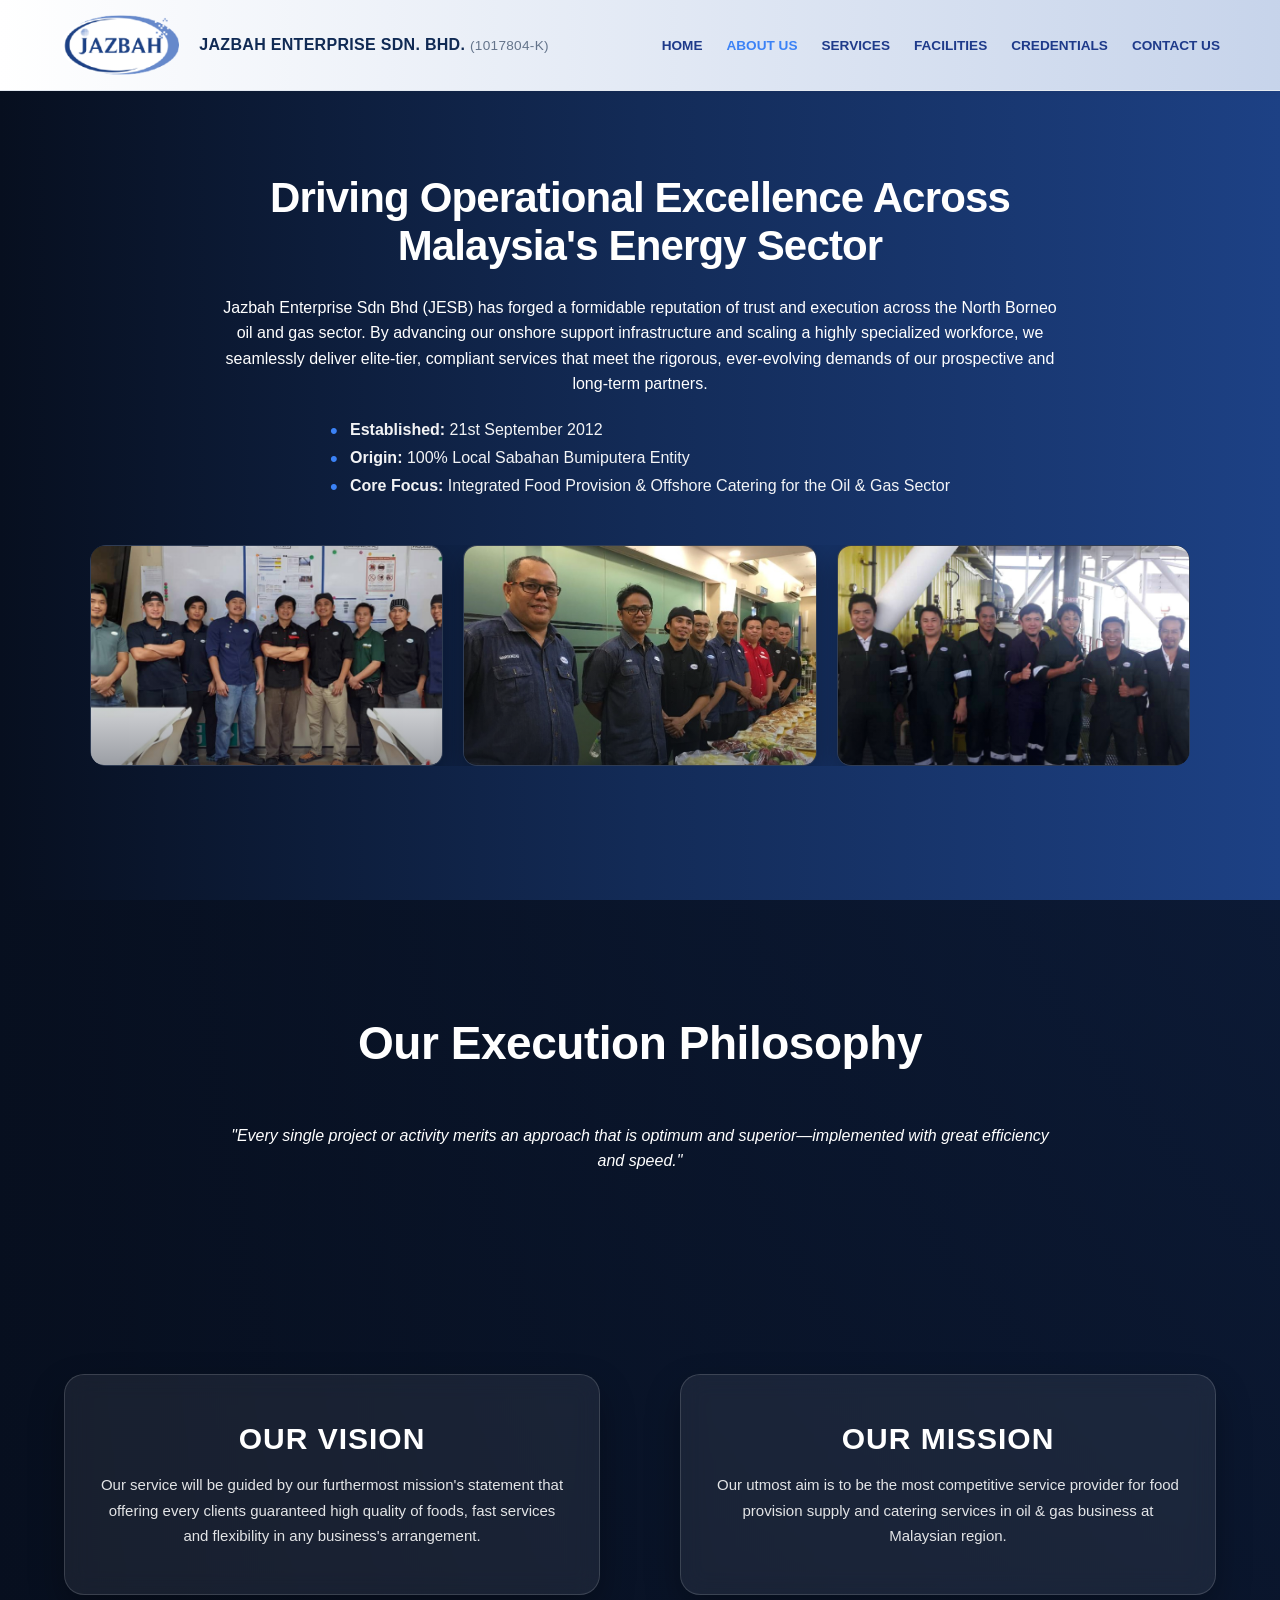
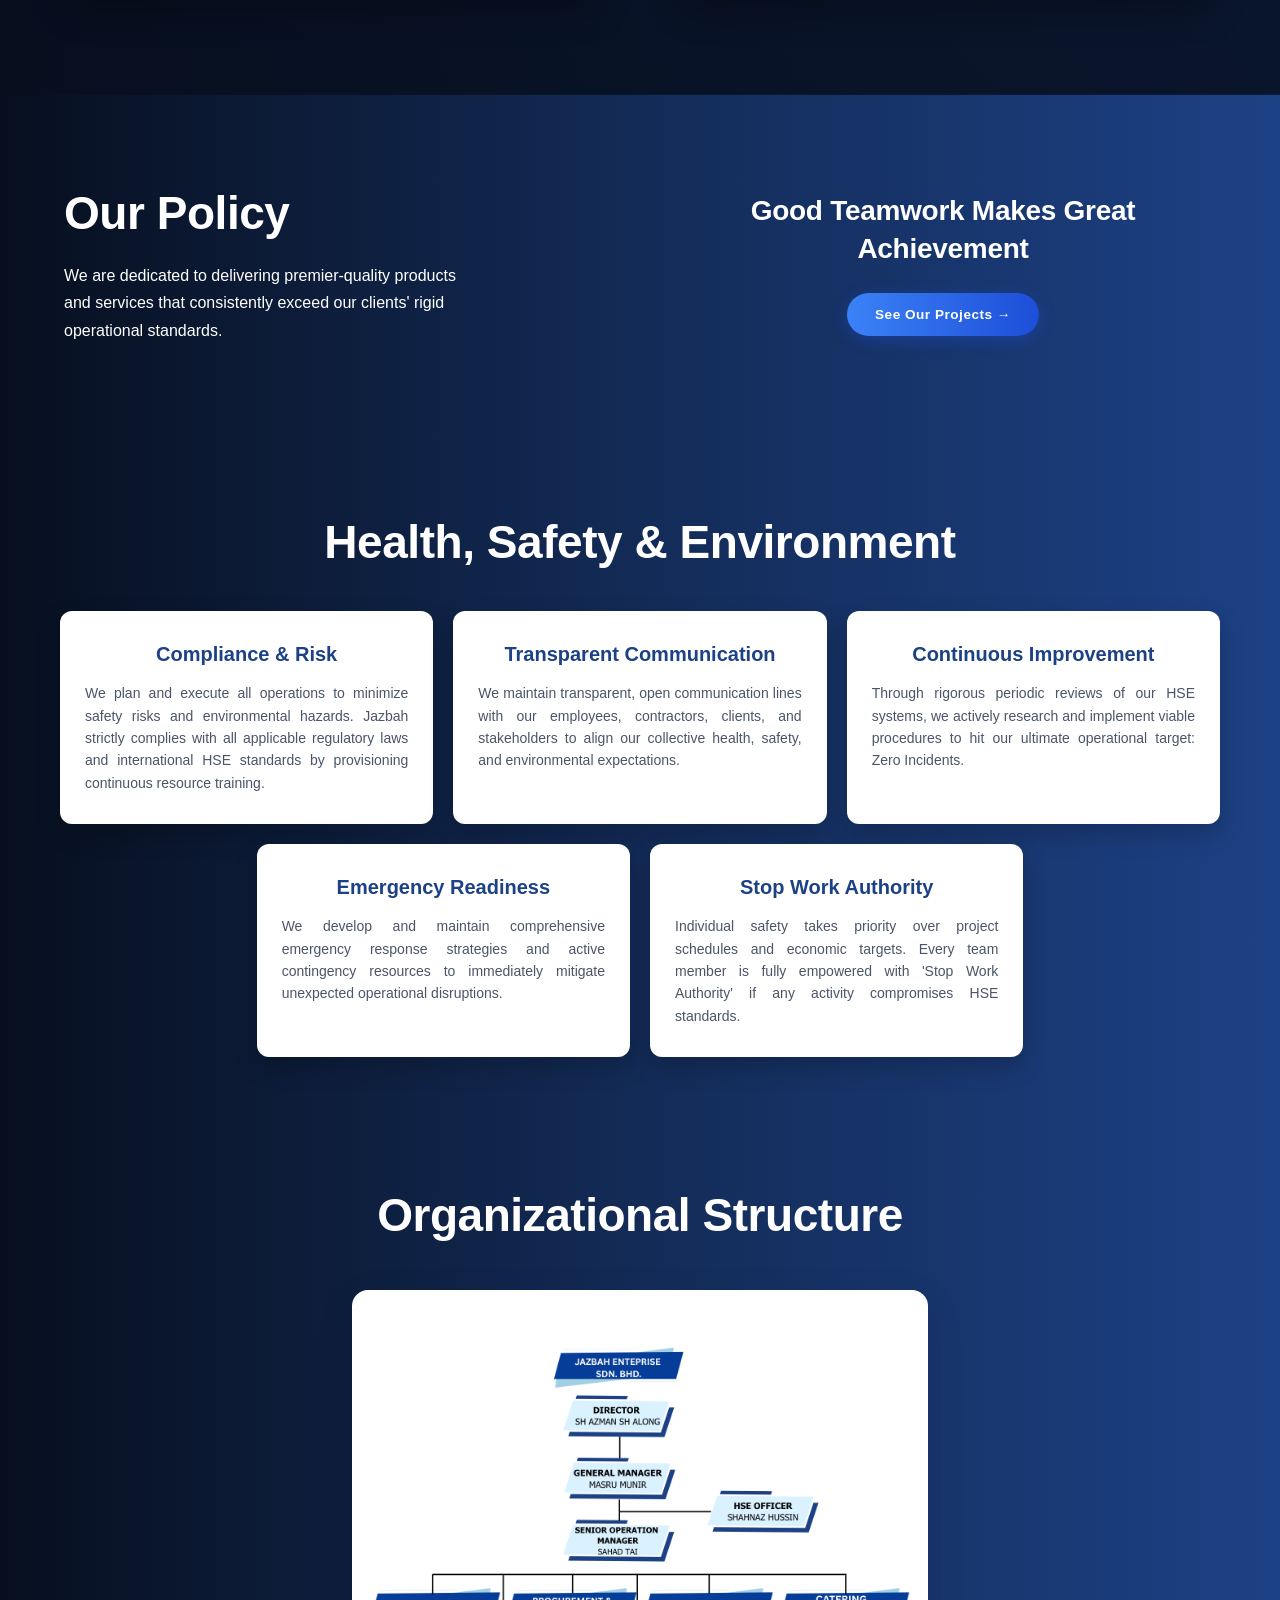
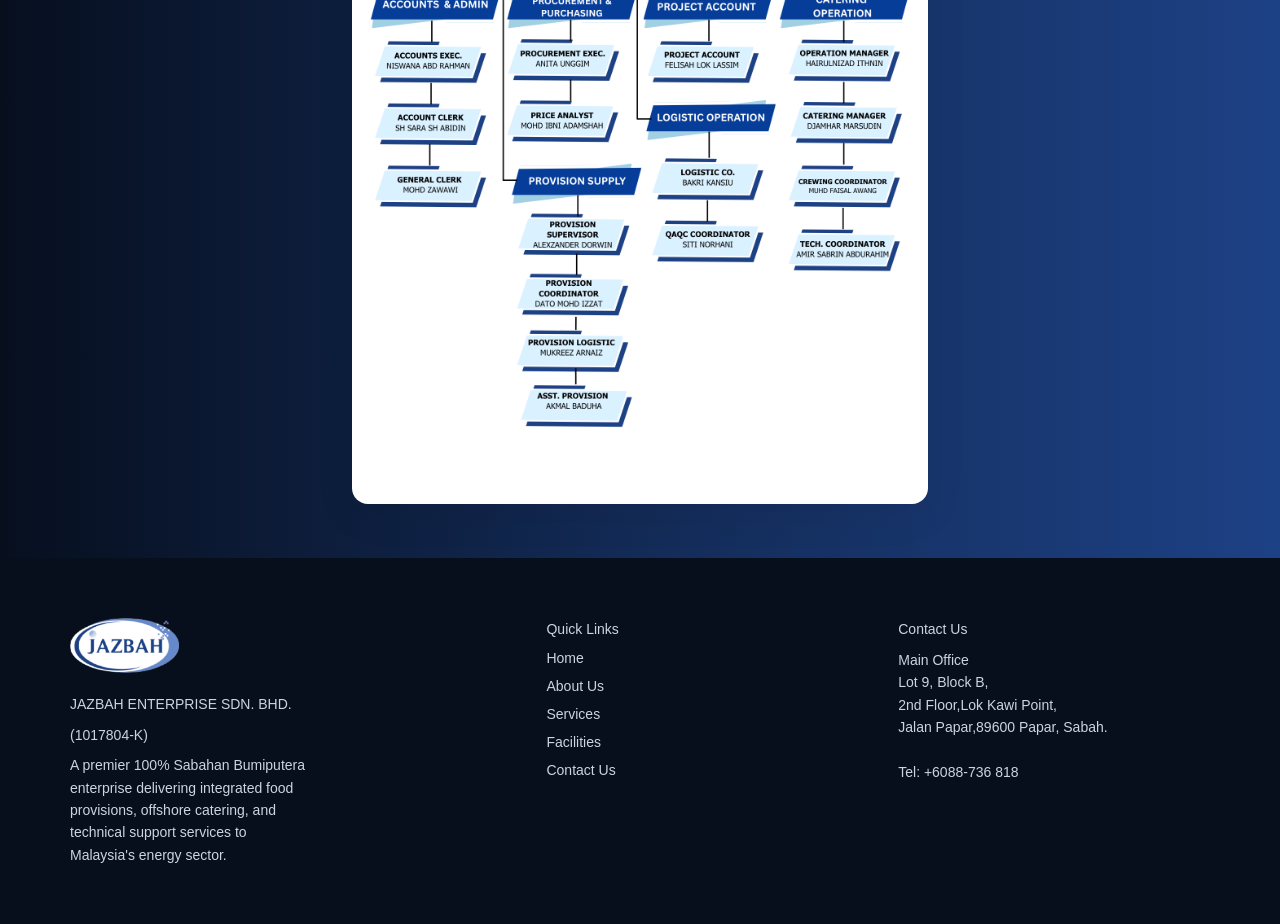
==== commit 404443c7: "update" ====
--- a/about.html
+++ b/about.html
@@ -31,9 +31,9 @@
             <nav class="navbar" id="navMenu">  
                 <ul class="nav-links">
                     <li><a href="index.html">Home</a></li>
-                    <li><a href="about.html">About Us</a></li>
+                    <li><a href="about.html"  class="active">About Us</a></li>
                     <li><a href="services.html">Services</a></li>
-                    <li><a href="facilities.html" class="active">Facilities</a></li>
+                    <li><a href="facilities.html">Facilities</a></li>
                     <li class="dropdown">
                         <a href="javascript:void(0);" class="dropdown-trigger">Credentials</a>
                         <ul class="dropdown-menu">
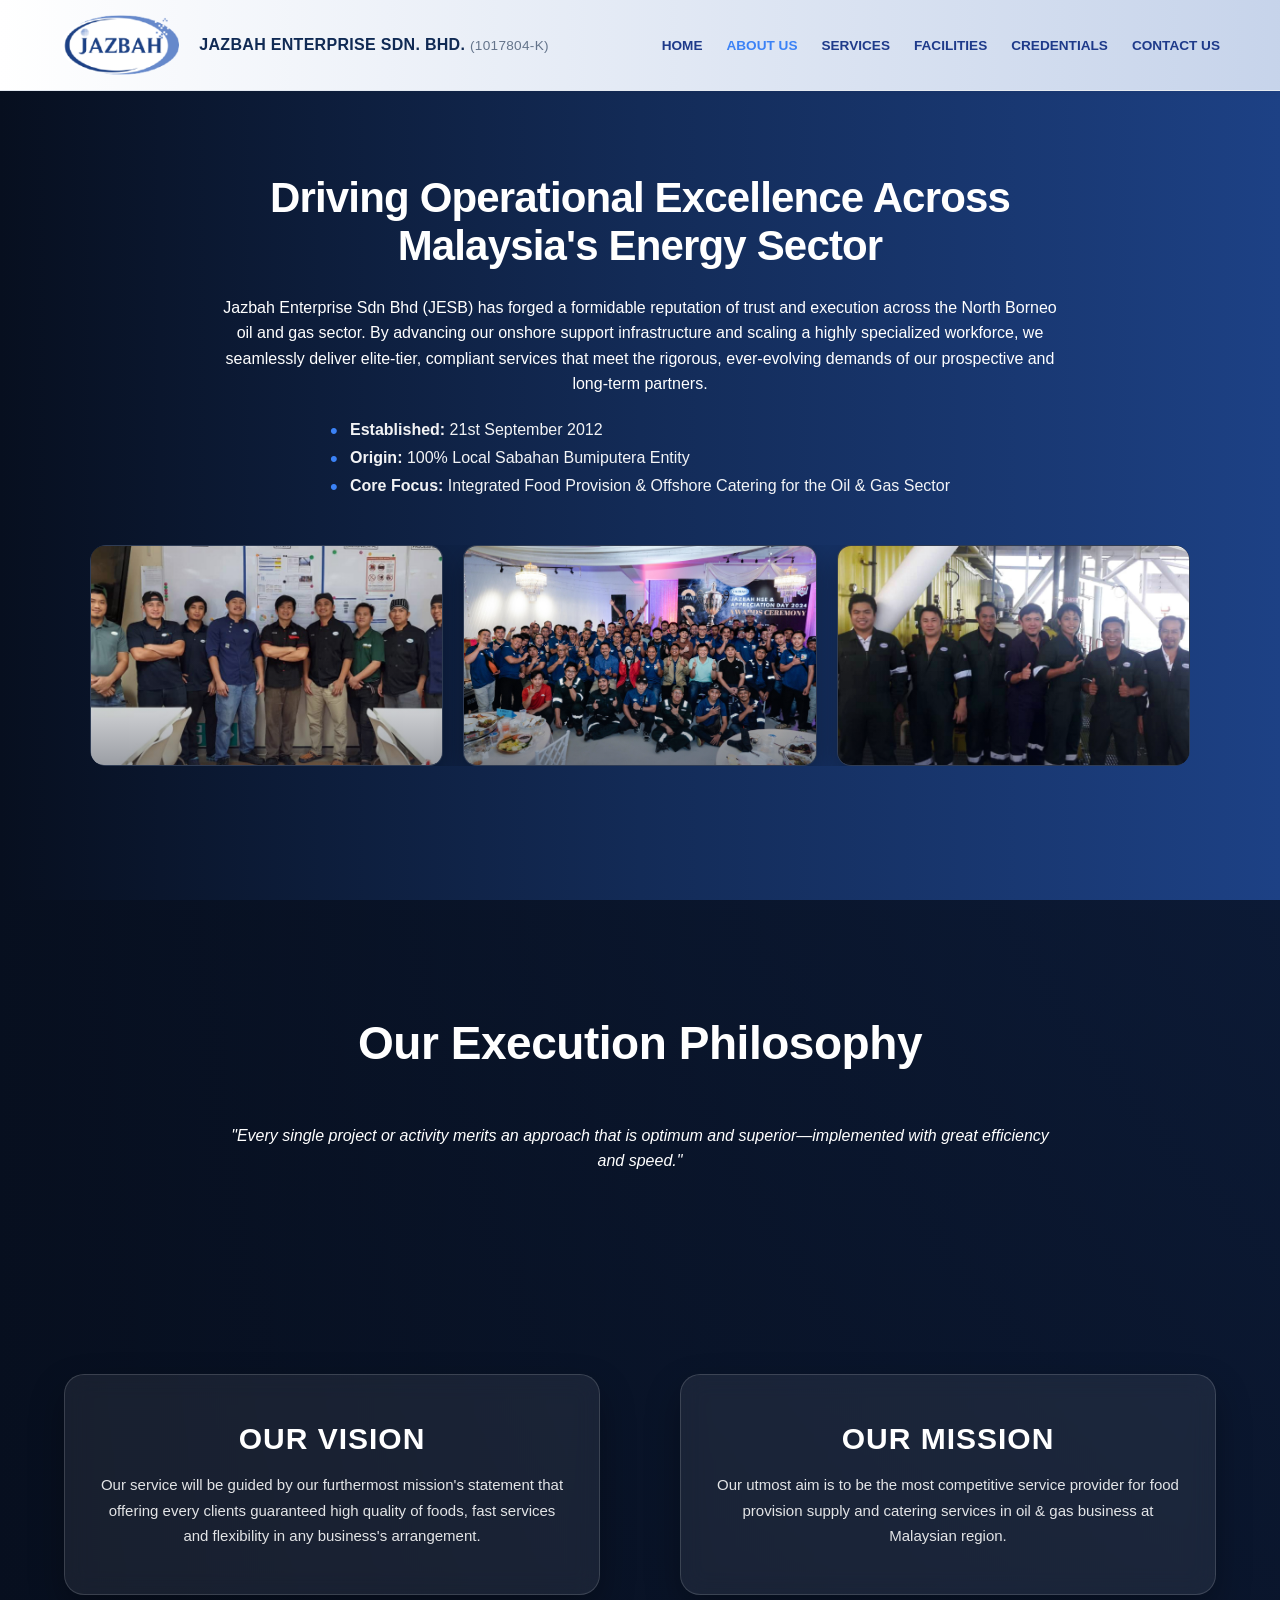
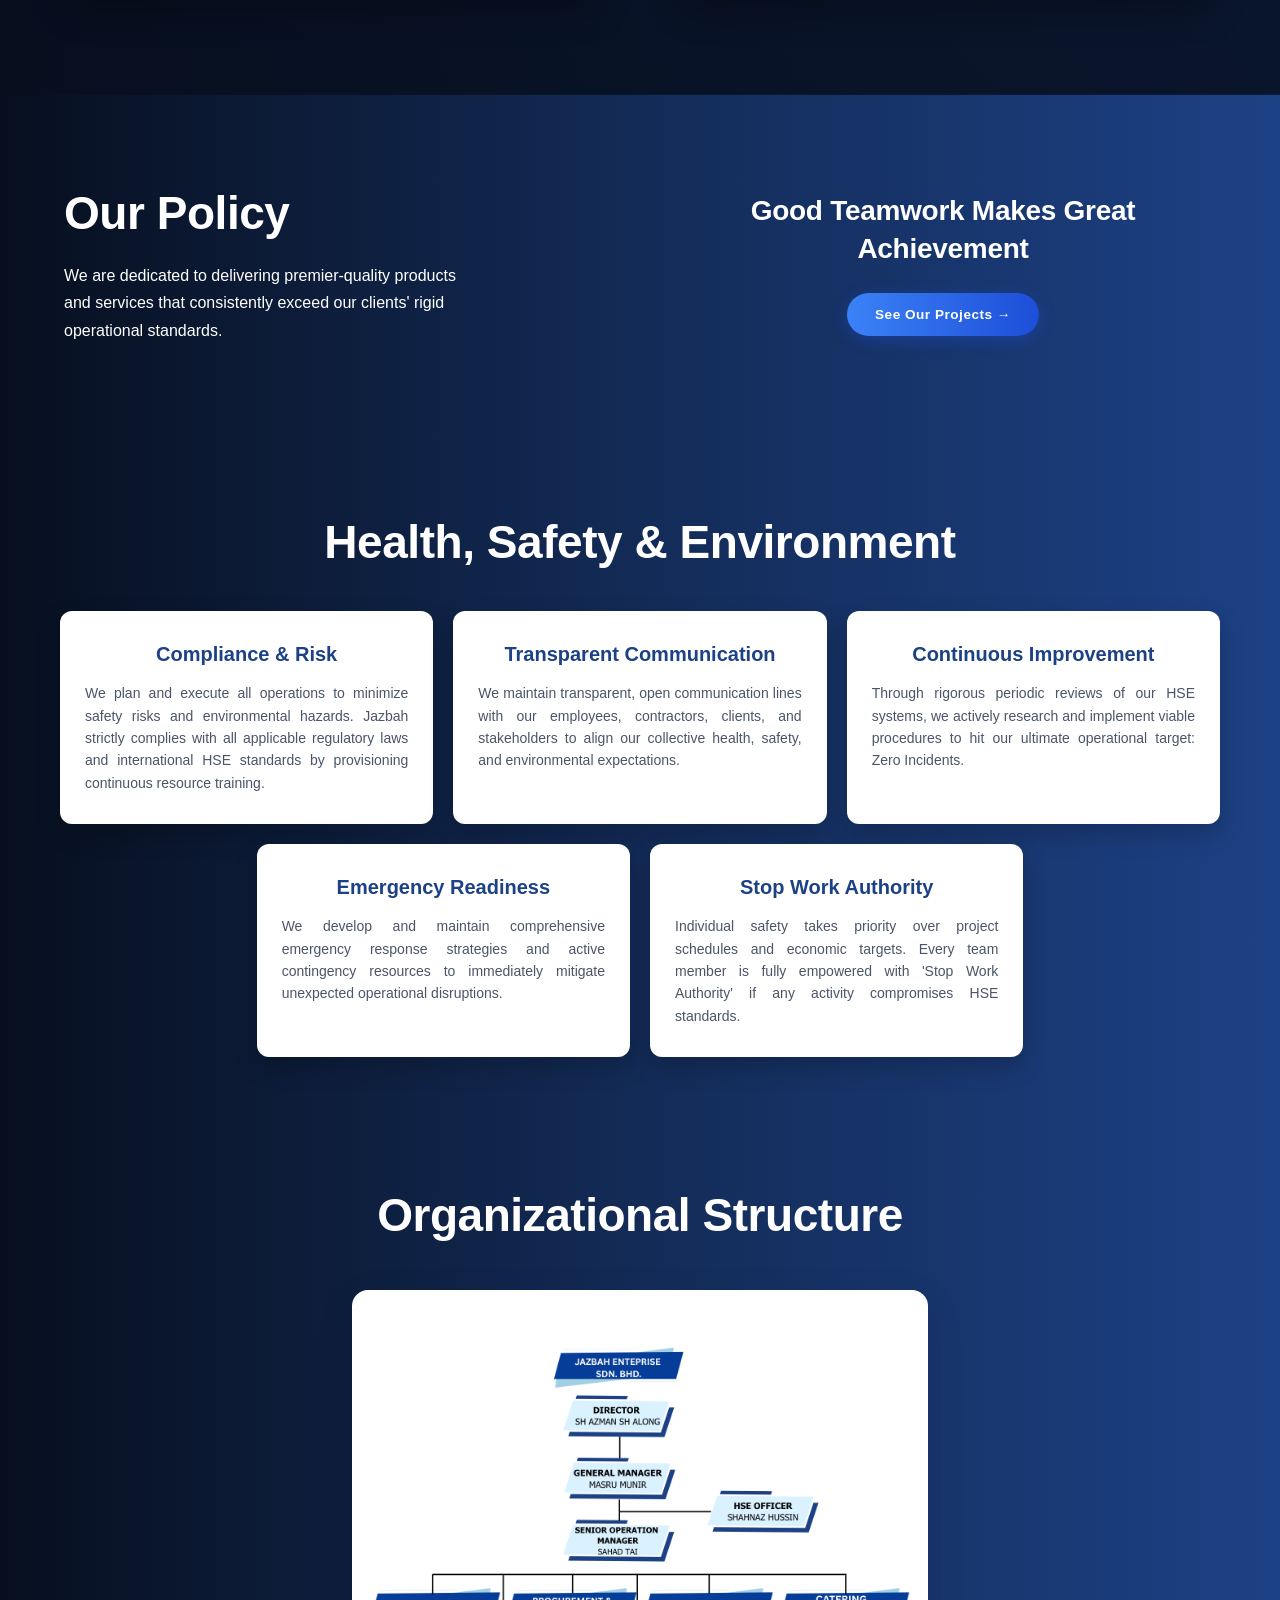
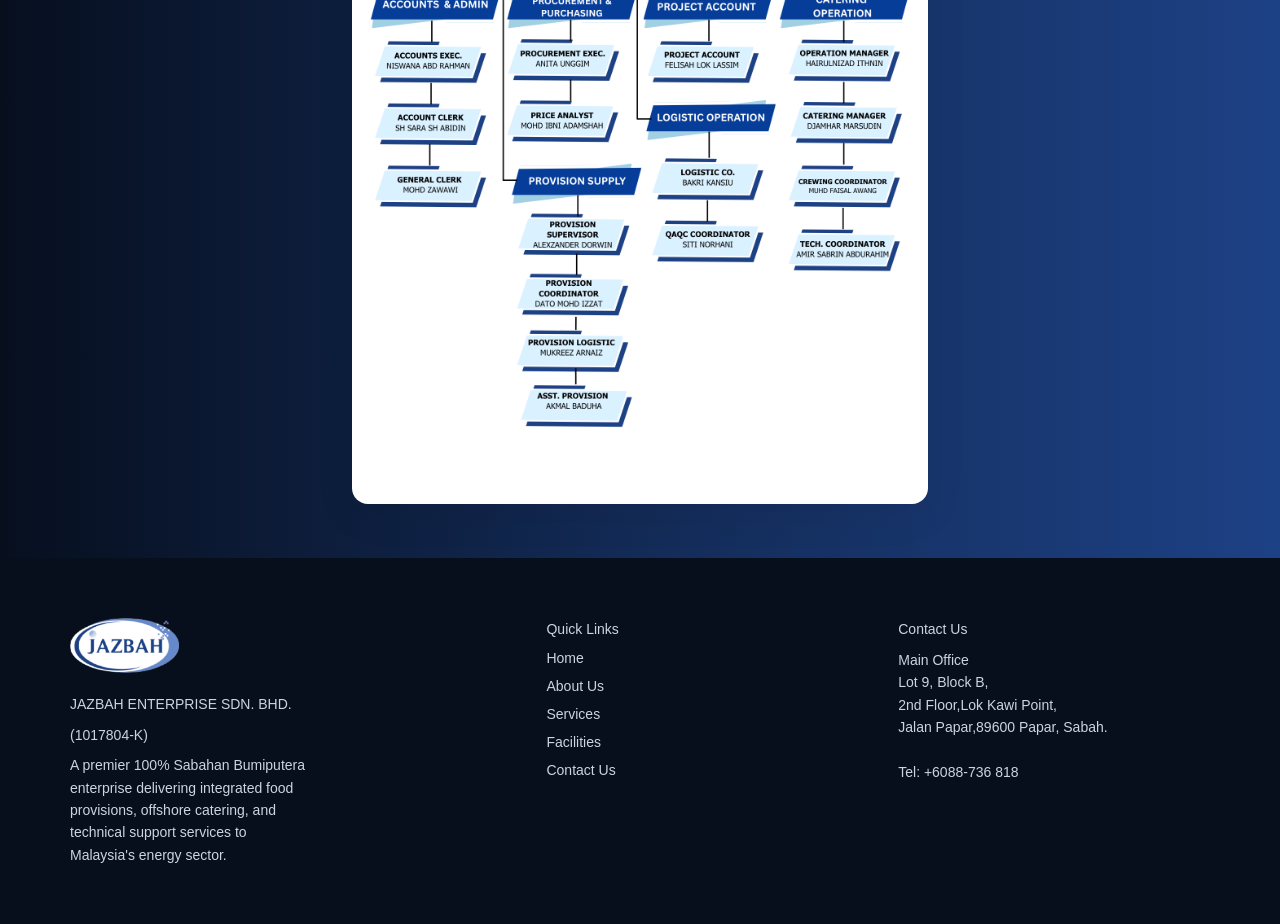
==== commit 728e8720: "change pictures" ====
--- a/about.html
+++ b/about.html
@@ -74,7 +74,7 @@
                         </div>
 
                         <div class="gallery-item">
-                            <img src="images/mainpic2.png" alt="JESB Team 2" loading="lazy">
+                            <img src="images/mainpic2.jpeg" alt="JESB Team 2" loading="lazy">
                         </div>
 
                         <div class="gallery-item">
--- a/css/style.css
+++ b/css/style.css
@@ -1073,10 +1073,11 @@
     transition: transform 0.3s ease, box-shadow 0.3s ease;
 }
 
+/* UPDATED HERE: Changed object-fit to cover so images fill 100% of the box */
 .grid-item img {
     width: 100%;
     height: 100%;
-    object-fit: cover;
+    object-fit: cover; 
     display: block;
 }
 
@@ -1106,7 +1107,6 @@
     text-align: center;
     margin: 0;
 }
-
 /* ==========================================================================
    CLIENTS PAGE STYLES
    ========================================================================== */
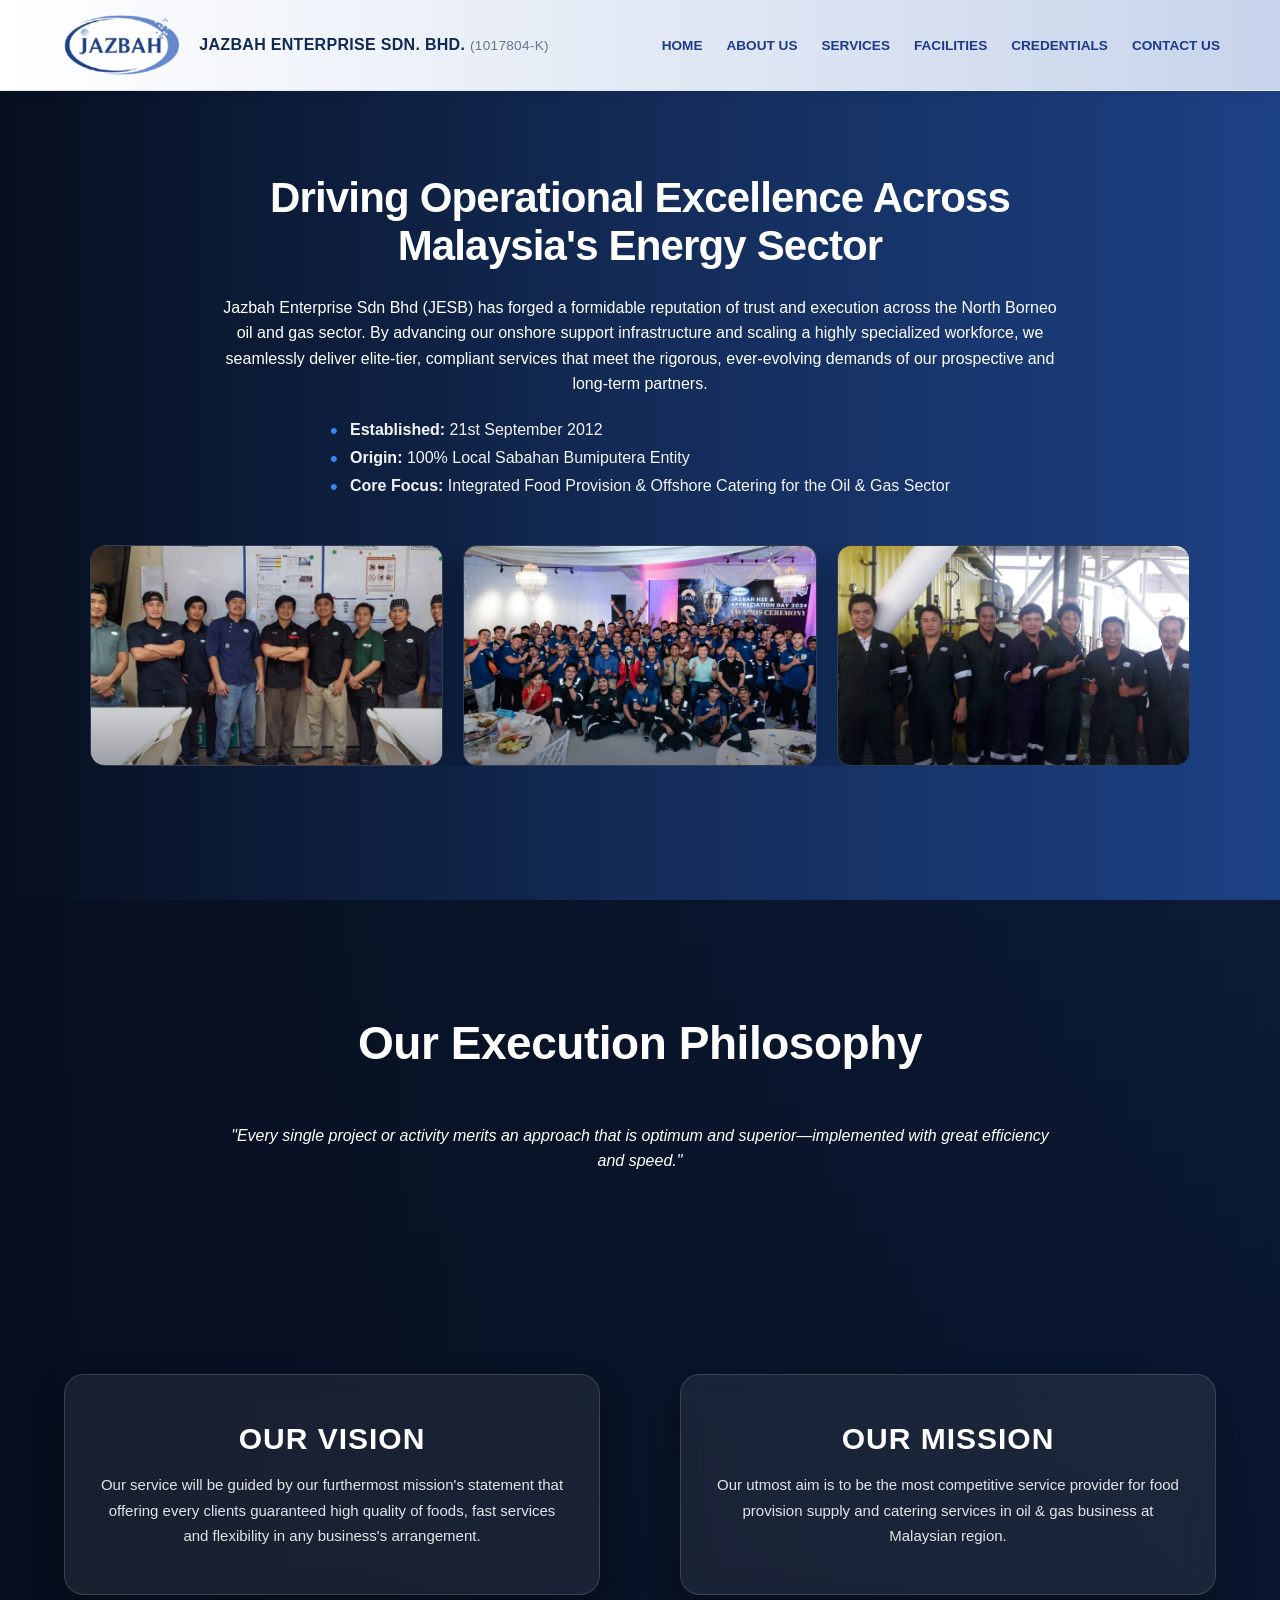
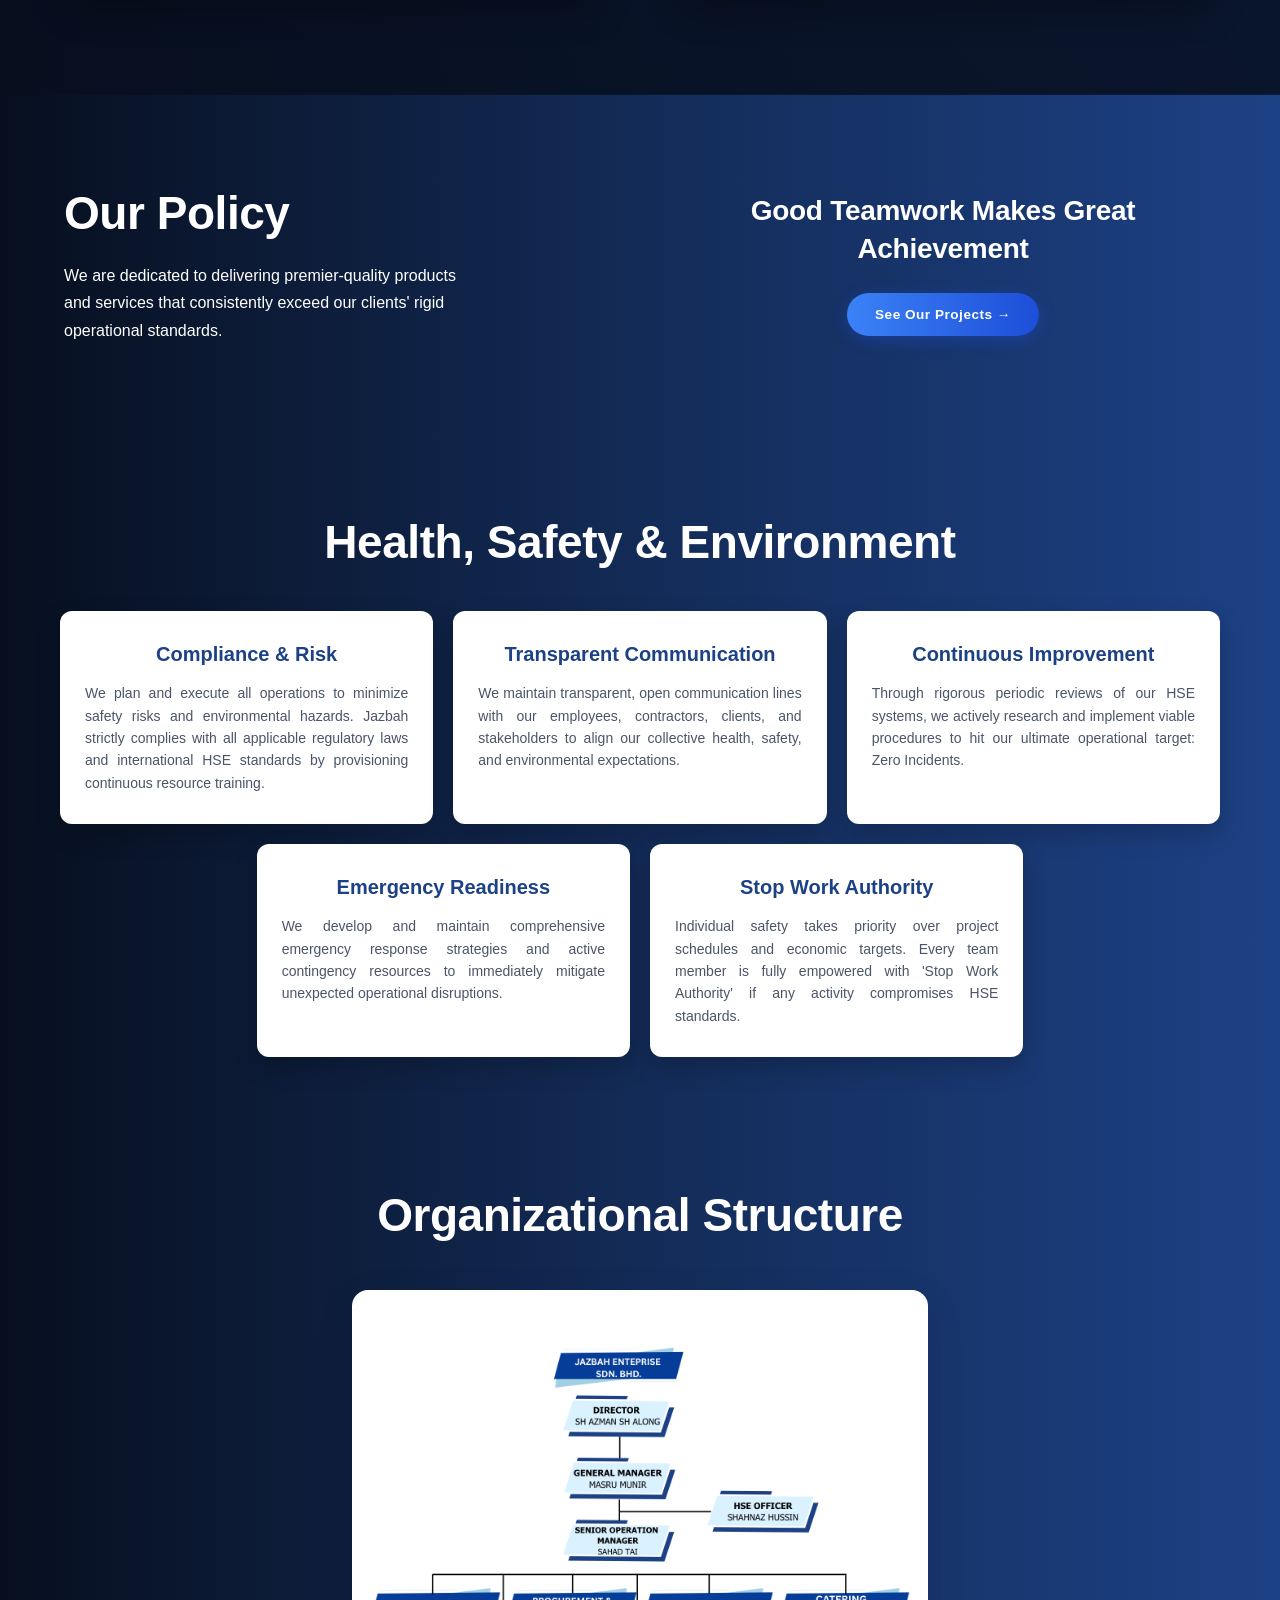
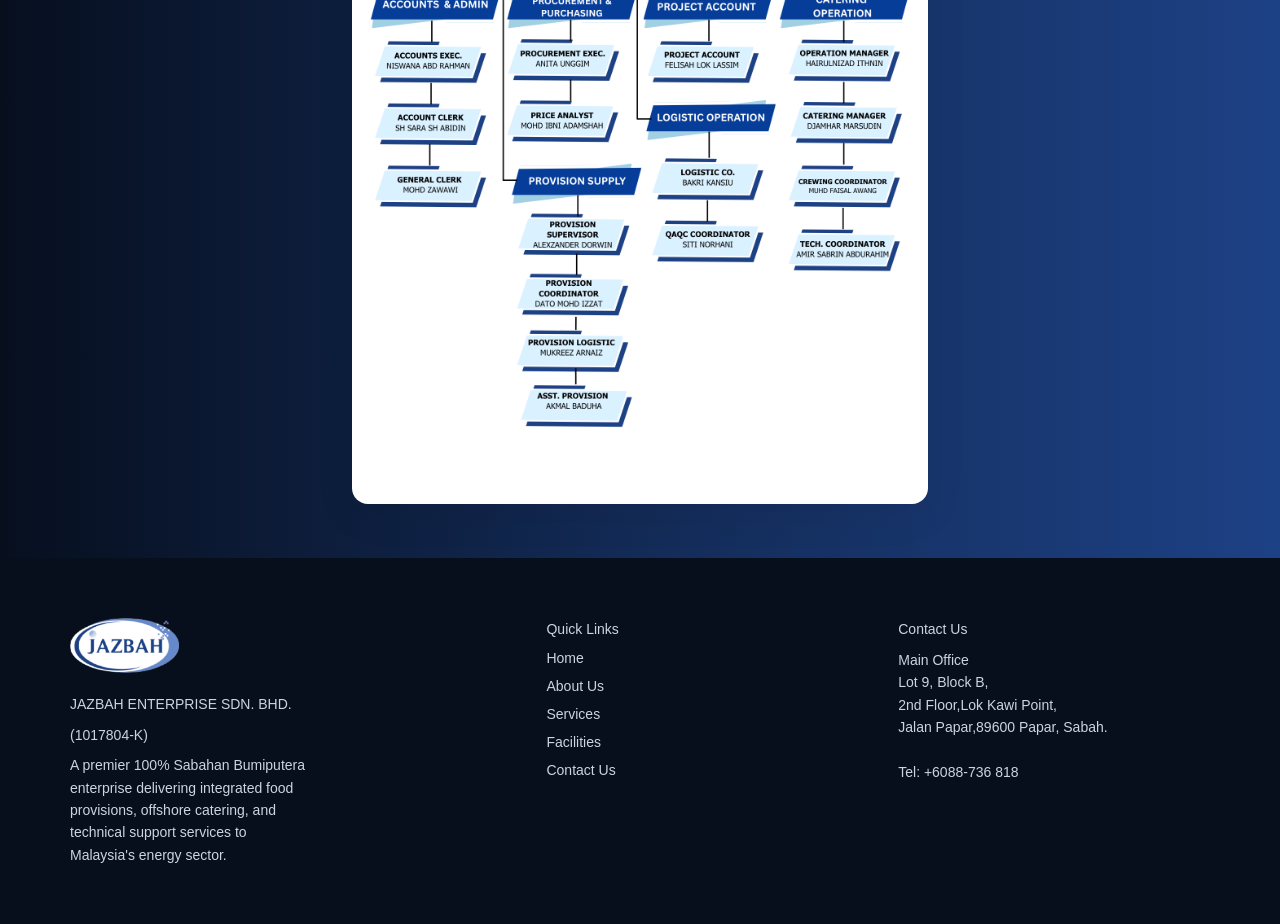
==== commit 66a5b34d: "update nav bar" ====
--- a/about.html
+++ b/about.html
@@ -13,40 +13,40 @@
 </head>
 <body>
 
-   <!-- MAIN HEADER -->
-    <header class="main-header">
-        <div class="nav-container">
-            <a href="index.html" class="logo-area">
-                <img src="images/jazbah-logo.png" alt="Jazbah Logo" class="nav-logo">
-                <span class="logo-text">JAZBAH ENTERPRISE SDN. BHD. <span class="reg-num">(1017804-K)</span></span>
-            </a>
-            
-            <!-- HAMBURGER BUTTON (MOBILE) -->
-            <button class="hamburger-btn" id="hamburgerBtn" aria-label="Toggle Navigation">
-                <span class="bar"></span>
-                <span class="bar"></span>
-                <span class="bar"></span>
-            </button>
-
-            <nav class="navbar" id="navMenu">  
-                <ul class="nav-links">
-                    <li><a href="index.html">Home</a></li>
-                    <li><a href="about.html"  class="active">About Us</a></li>
-                    <li><a href="services.html">Services</a></li>
-                    <li><a href="facilities.html">Facilities</a></li>
-                    <li class="dropdown">
-                        <a href="javascript:void(0);" class="dropdown-trigger">Credentials</a>
-                        <ul class="dropdown-menu">
-                            <li><a href="projects.html">Projects</a></li>
-                            <li><a href="clients.html">Clients</a></li>
-                            <li><a href="license.html">License</a></li>
-                        </ul>
-                    </li>
-                    <li><a href="contact.html">Contact Us</a></li>
-                </ul>
-            </nav>
-        </div>
-    </header>
+   <header class="main-header">
+    <div class="nav-container">
+        <a href="index.html" class="logo-area">
+            <img src="images/jazbah-logo.png" alt="Jazbah Logo" class="nav-logo">
+            <span class="logo-text">JAZBAH ENTERPRISE SDN. BHD. <span class="reg-num">(1017804-K)</span></span>
+        </a>
+        
+        <!-- HAMBURGER BUTTON (MOBILE) -->
+        <button class="hamburger-btn" id="hamburgerBtn" aria-label="Toggle Navigation">
+            <span class="bar"></span>
+            <span class="bar"></span>
+            <span class="bar"></span>
+        </button>
+
+        <nav class="navbar" id="navMenu">  
+            <ul class="nav-links">
+                <!-- Tukar class="active" mengikut halaman fail masing-masing -->
+                <li><a href="index.html">Home</a></li>
+                <li><a href="about.html">About Us</a></li>
+                <li><a href="services.html">Services</a></li>
+                <li><a href="facilities.html">Facilities</a></li>
+                <li class="dropdown">
+                    <a href="javascript:void(0);" class="dropdown-trigger">Credentials</a>
+                    <ul class="dropdown-menu">
+                        <li><a href="projects.html">Projects</a></li>
+                        <li><a href="clients.html">Clients</a></li>
+                        <li><a href="license.html">License</a></li>
+                    </ul>
+                </li>
+                <li><a href="contact.html">Contact Us</a></li>
+            </ul>
+        </nav>
+    </div>
+</header>
 
     <section class="mainAbUs-section">
     <div class="main-container">
@@ -213,12 +213,18 @@
             const hamburgerBtn = document.getElementById('hamburgerBtn');
             const navMenu = document.getElementById('navMenu');
 
-            if (hamburgerBtn && navMenu) {
-                hamburgerBtn.addEventListener('click', function () {
-                    hamburgerBtn.classList.toggle('active');
-                    navMenu.classList.toggle('active');
-                });
-            }
+    document.addEventListener("DOMContentLoaded", function () {
+        const hamburgerBtn = document.getElementById('hamburgerBtn');
+        const navMenu = document.getElementById('navMenu');
+
+        if (hamburgerBtn && navMenu) {
+            hamburgerBtn.addEventListener('click', function () {
+                hamburgerBtn.classList.toggle('active');
+                navMenu.classList.toggle('active');
+            });
+        }
+    });
+
         });
     </script>
 </body>
--- a/css/style.css
+++ b/css/style.css
@@ -1063,29 +1063,29 @@
     grid-template-columns: repeat(4, 1fr);
     gap: 20px;
 }
-
+/* Matching .gallery-frame from Services page */
 .grid-item {
-    aspect-ratio: 1 / 1;
-    border-radius: 10px;
+    aspect-ratio: 4 / 3; /* Smooth rectangle shape */
+    border-radius: 12px;
     overflow: hidden;
-    background-color: #ffffff;
-    box-shadow: 0 4px 15px rgba(0, 0, 0, 0.2);
+    background-color: transparent; /* Removes the white padding box */
+    padding: 0;
+    box-shadow: 0 10px 25px rgba(0, 0, 0, 0.35);
     transition: transform 0.3s ease, box-shadow 0.3s ease;
 }
 
-/* UPDATED HERE: Changed object-fit to cover so images fill 100% of the box */
+/* Matching .gallery-frame img from Services page */
 .grid-item img {
-    width: 100%;
-    height: 100%;
-    object-fit: cover; 
-    display: block;
+    width: 100% !important;
+    height: 100% !important;
+    object-fit: cover !important; /* Crops image cleanly edge-to-edge (no vertical white spaces) */
+    display: block !important;
 }
 
 .grid-item:hover {
     transform: translateY(-5px);
-    box-shadow: 0 8px 25px rgba(0, 0, 0, 0.4);
-}
-
+    box-shadow: 0 15px 30px rgba(0, 0, 0, 0.5);
+}
 .facility-specs {
     text-align: center;
     margin-top: 10px;
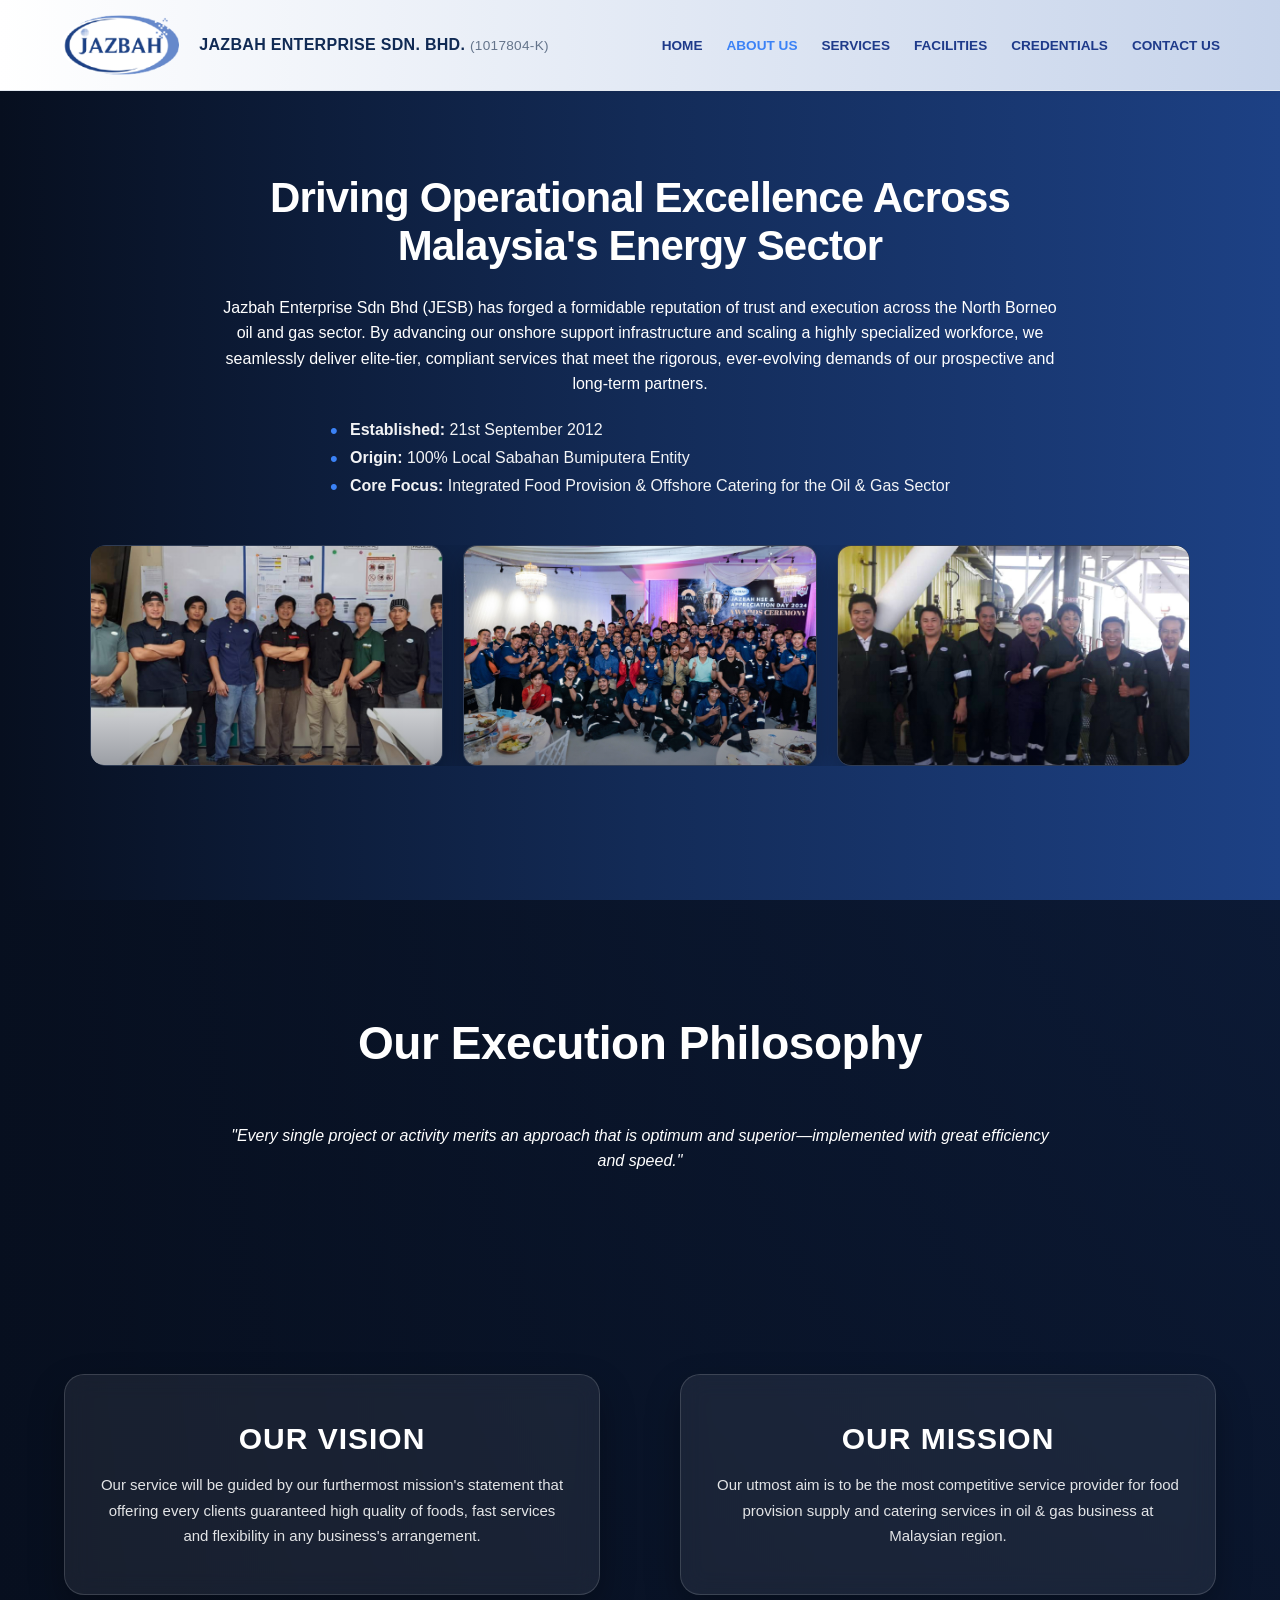
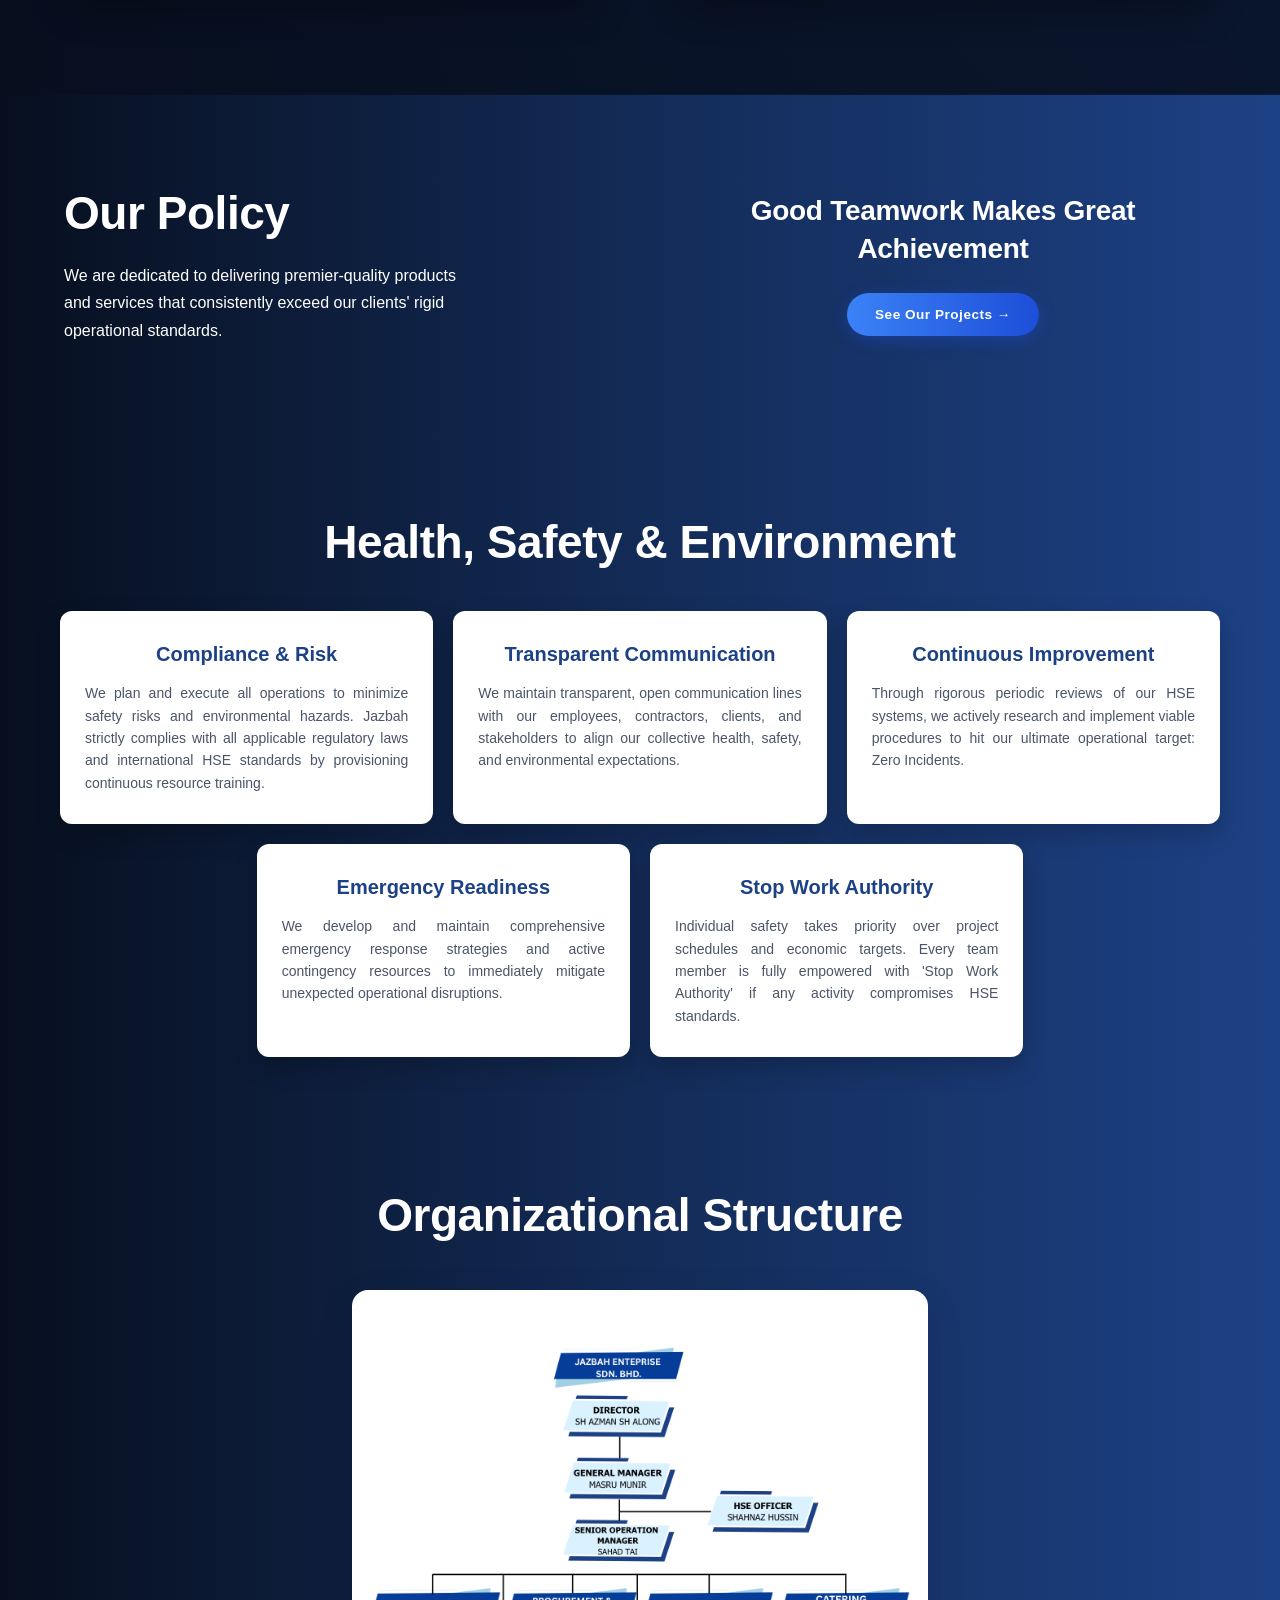
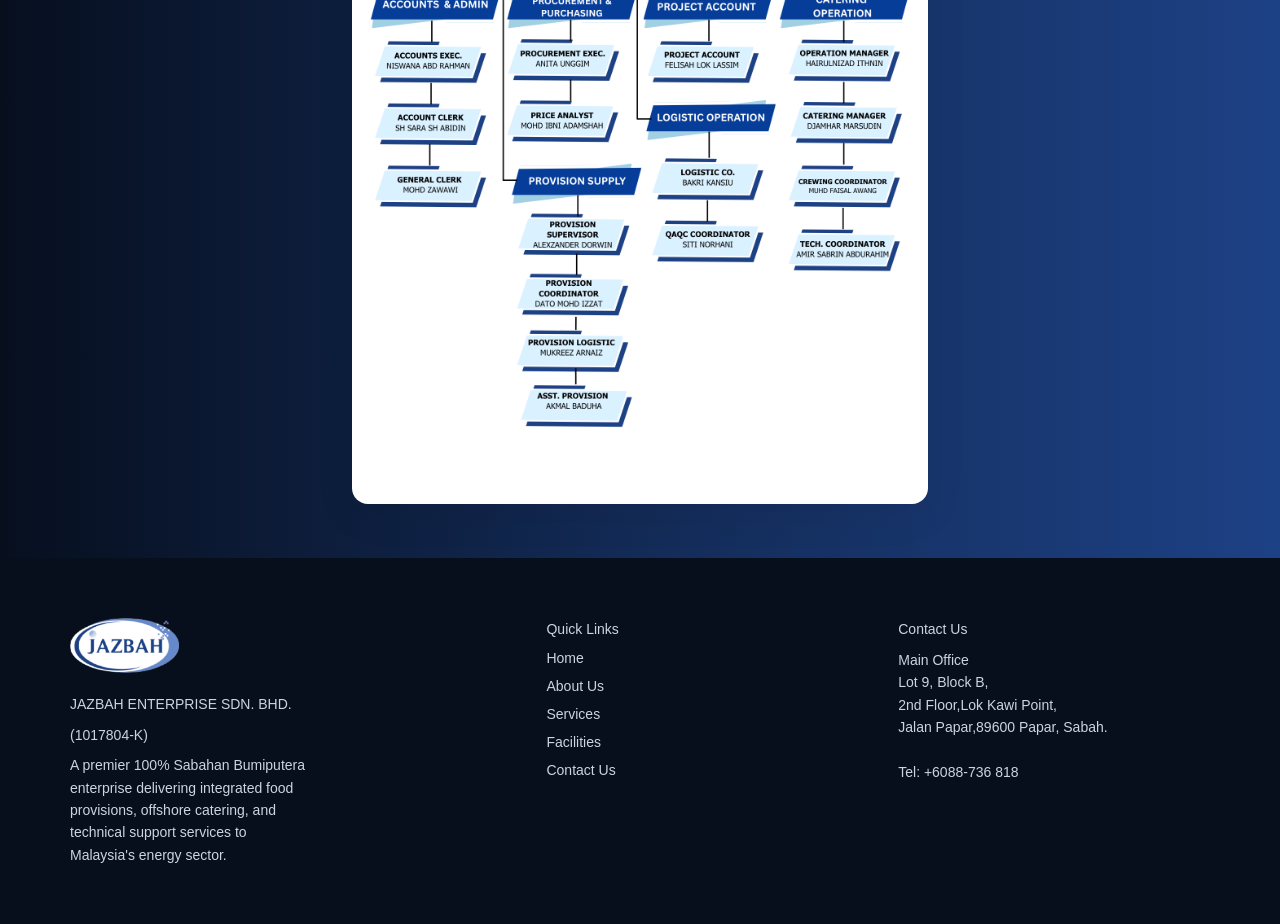
==== commit 272372b6: "update js navbar" ====
--- a/about.html
+++ b/about.html
@@ -13,81 +13,81 @@
 </head>
 <body>
 
-   <header class="main-header">
-    <div class="nav-container">
-        <a href="index.html" class="logo-area">
-            <img src="images/jazbah-logo.png" alt="Jazbah Logo" class="nav-logo">
-            <span class="logo-text">JAZBAH ENTERPRISE SDN. BHD. <span class="reg-num">(1017804-K)</span></span>
-        </a>
-        
-        <!-- HAMBURGER BUTTON (MOBILE) -->
-        <button class="hamburger-btn" id="hamburgerBtn" aria-label="Toggle Navigation">
-            <span class="bar"></span>
-            <span class="bar"></span>
-            <span class="bar"></span>
-        </button>
-
-        <nav class="navbar" id="navMenu">  
-            <ul class="nav-links">
-                <!-- Tukar class="active" mengikut halaman fail masing-masing -->
-                <li><a href="index.html">Home</a></li>
-                <li><a href="about.html">About Us</a></li>
-                <li><a href="services.html">Services</a></li>
-                <li><a href="facilities.html">Facilities</a></li>
-                <li class="dropdown">
-                    <a href="javascript:void(0);" class="dropdown-trigger">Credentials</a>
-                    <ul class="dropdown-menu">
-                        <li><a href="projects.html">Projects</a></li>
-                        <li><a href="clients.html">Clients</a></li>
-                        <li><a href="license.html">License</a></li>
-                    </ul>
-                </li>
-                <li><a href="contact.html">Contact Us</a></li>
-            </ul>
-        </nav>
-    </div>
-</header>
+   <!-- MAIN HEADER -->
+    <header class="main-header">
+        <div class="nav-container">
+            <a href="index.html" class="logo-area">
+                <img src="images/jazbah-logo.png" alt="Jazbah Logo" class="nav-logo">
+                <span class="logo-text">JAZBAH ENTERPRISE SDN. BHD. <span class="reg-num">(1017804-K)</span></span>
+            </a>
+            
+            <!-- HAMBURGER BUTTON (MOBILE) -->
+            <button class="hamburger-btn" id="hamburgerBtn" aria-label="Toggle Navigation">
+                <span class="bar"></span>
+                <span class="bar"></span>
+                <span class="bar"></span>
+            </button>
+
+            <nav class="navbar" id="navMenu">  
+                <ul class="nav-links">
+                    <li><a href="index.html">Home</a></li>
+                    <li><a href="about.html" class="active">About Us</a></li>
+                    <li><a href="services.html">Services</a></li>
+                    <li><a href="facilities.html">Facilities</a></li>
+                    <li class="dropdown">
+                        <a href="javascript:void(0);" class="dropdown-trigger">Credentials</a>
+                        <ul class="dropdown-menu">
+                            <li><a href="projects.html">Projects</a></li>
+                            <li><a href="clients.html">Clients</a></li>
+                            <li><a href="license.html">License</a></li>
+                        </ul>
+                    </li>
+                    <li><a href="contact.html">Contact Us</a></li>
+                </ul>
+            </nav>
+        </div>
+    </header>
 
     <section class="mainAbUs-section">
-    <div class="main-container">
-        
-        <!-- Text Content Top Block -->
-        <div class="about-content">
-            <h1>Driving Operational Excellence Across Malaysia's Energy Sector</h1>
-            <p>Jazbah Enterprise Sdn Bhd (JESB) has forged a formidable reputation of trust and execution across the North Borneo oil and gas sector. By advancing our onshore support infrastructure and scaling a highly specialized workforce, we seamlessly deliver elite-tier, compliant services that meet the rigorous, ever-evolving demands of our prospective and long-term partners.</p>
-            
-            <ul class="about-facts">
-                <li><strong>Established:</strong> 21st September 2012</li>
-                <li><strong>Origin:</strong> 100% Local Sabahan Bumiputera Entity</li>
-                <li><strong>Core Focus:</strong> Integrated Food Provision &amp; Offshore Catering for the Oil &amp; Gas Sector</li>
-            </ul>
-        </div>
-
-        <!-- Horizontal 3-Photo Layout Below -->
-        <div class="gallery-container">
-            <div class="gallery-viewport">
-                <div class="gallery-track">
-                    <div class="gallery-slide">
-                        
-                        <div class="gallery-item">
-                            <img src="images/mainpic1.jpg" alt="JESB Team 1" loading="lazy">
+        <div class="main-container">
+            
+            <!-- Text Content Top Block -->
+            <div class="about-content">
+                <h1>Driving Operational Excellence Across Malaysia's Energy Sector</h1>
+                <p>Jazbah Enterprise Sdn Bhd (JESB) has forged a formidable reputation of trust and execution across the North Borneo oil and gas sector. By advancing our onshore support infrastructure and scaling a highly specialized workforce, we seamlessly deliver elite-tier, compliant services that meet the rigorous, ever-evolving demands of our prospective and long-term partners.</p>
+                
+                <ul class="about-facts">
+                    <li><strong>Established:</strong> 21st September 2012</li>
+                    <li><strong>Origin:</strong> 100% Local Sabahan Bumiputera Entity</li>
+                    <li><strong>Core Focus:</strong> Integrated Food Provision &amp; Offshore Catering for the Oil &amp; Gas Sector</li>
+                </ul>
+            </div>
+
+            <!-- Horizontal 3-Photo Layout Below -->
+            <div class="gallery-container">
+                <div class="gallery-viewport">
+                    <div class="gallery-track">
+                        <div class="gallery-slide">
+                            
+                            <div class="gallery-item">
+                                <img src="images/mainpic1.jpg" alt="JESB Team 1" loading="lazy">
+                            </div>
+
+                            <div class="gallery-item">
+                                <img src="images/mainpic2.jpeg" alt="JESB Team 2" loading="lazy">
+                            </div>
+
+                            <div class="gallery-item">
+                                <img src="images/mainpic3.png" alt="JESB Team 3" loading="lazy">
+                            </div>
+
                         </div>
-
-                        <div class="gallery-item">
-                            <img src="images/mainpic2.jpeg" alt="JESB Team 2" loading="lazy">
-                        </div>
-
-                        <div class="gallery-item">
-                            <img src="images/mainpic3.png" alt="JESB Team 3" loading="lazy">
-                        </div>
-
                     </div>
                 </div>
             </div>
-        </div>
-
-    </div>
-</section>
+
+        </div>
+    </section>
 
     <section class="execution-section">
         <div class="execution-container">
@@ -123,7 +123,6 @@
         <div class="HSE2-container">
             <h2 class="HSE-title">Health, Safety & Environment</h2>
             
-            <!-- Pembungkus Grid Baru (Sebab ini yang hilang sebelum ini) -->
             <div class="HSE2-grid-wrapper">
                 <div class="HSE2-content1">
                     <h3>Compliance & Risk</h3>
@@ -145,7 +144,7 @@
                     <h3>Stop Work Authority</h3>
                     <p>Individual safety takes priority over project schedules and economic targets. Every team member is fully empowered with 'Stop Work Authority' if any activity compromises HSE standards.</p>
                 </div>
-            </div> <!-- End HSE2-grid-wrapper -->
+            </div>
 
         </div>
     </section>
@@ -156,7 +155,6 @@
             <img src="images/orgchart.png" alt="Organizational Chart" class="orgchart-img">
         </div>
     </section>
-    
     
     <footer class="main-footer">
         <div class="footer-container">
@@ -190,42 +188,53 @@
     <!-- SCRIPT (Scroll Reveal + Hamburger Menu Toggle) -->
     <script>
         document.addEventListener("DOMContentLoaded", function () {
-            // Scroll Reveal Animation
+            
+            // 1. SCROLL REVEAL ANIMATION
             const revealElements = document.querySelectorAll(".reveal");
-            const observerOptions = {
-                root: null,
-                rootMargin: "0px",
-                threshold: 0.15
-            };
-
-            const revealOnScroll = new IntersectionObserver(function (entries, observer) {
-                entries.forEach(entry => {
-                    if (entry.isIntersecting) {
-                        entry.target.classList.add("active");
-                        observer.unobserve(entry.target);
+            if (revealElements.length > 0) {
+                const observerOptions = {
+                    root: null,
+                    rootMargin: "0px",
+                    threshold: 0.15
+                };
+
+                const revealOnScroll = new IntersectionObserver(function (entries, observer) {
+                    entries.forEach(entry => {
+                        if (entry.isIntersecting) {
+                            entry.target.classList.add("active");
+                            observer.unobserve(entry.target);
+                        }
+                    });
+                }, observerOptions);
+
+                revealElements.forEach(el => revealOnScroll.observe(el));
+            }
+
+            // 2. HAMBURGER MENU TOGGLE FUNCTIONALITY
+            const hamburgerBtn = document.getElementById('hamburgerBtn');
+            const navMenu = document.getElementById('navMenu');
+
+            if (hamburgerBtn && navMenu) {
+                hamburgerBtn.addEventListener('click', function () {
+                    hamburgerBtn.classList.toggle('active');
+                    navMenu.classList.toggle('active');
+                });
+            }
+
+            // 3. DROPDOWN TOGGLE ON MOBILE
+            const dropdownTrigger = document.querySelector('.dropdown-trigger');
+            const dropdown = document.querySelector('.dropdown');
+
+            if (dropdownTrigger && dropdown) {
+                dropdownTrigger.addEventListener('click', function (e) {
+                    if (window.innerWidth <= 992) {
+                        e.preventDefault();
+                        dropdown.classList.toggle('active');
                     }
                 });
-            }, observerOptions);
-
-            revealElements.forEach(el => revealOnScroll.observe(el));
-
-            // Hamburger Menu Toggle Functionality
-            const hamburgerBtn = document.getElementById('hamburgerBtn');
-            const navMenu = document.getElementById('navMenu');
-
-    document.addEventListener("DOMContentLoaded", function () {
-        const hamburgerBtn = document.getElementById('hamburgerBtn');
-        const navMenu = document.getElementById('navMenu');
-
-        if (hamburgerBtn && navMenu) {
-            hamburgerBtn.addEventListener('click', function () {
-                hamburgerBtn.classList.toggle('active');
-                navMenu.classList.toggle('active');
-            });
-        }
-    });
+            }
 
         });
     </script>
 </body>
-</html>
+</html>
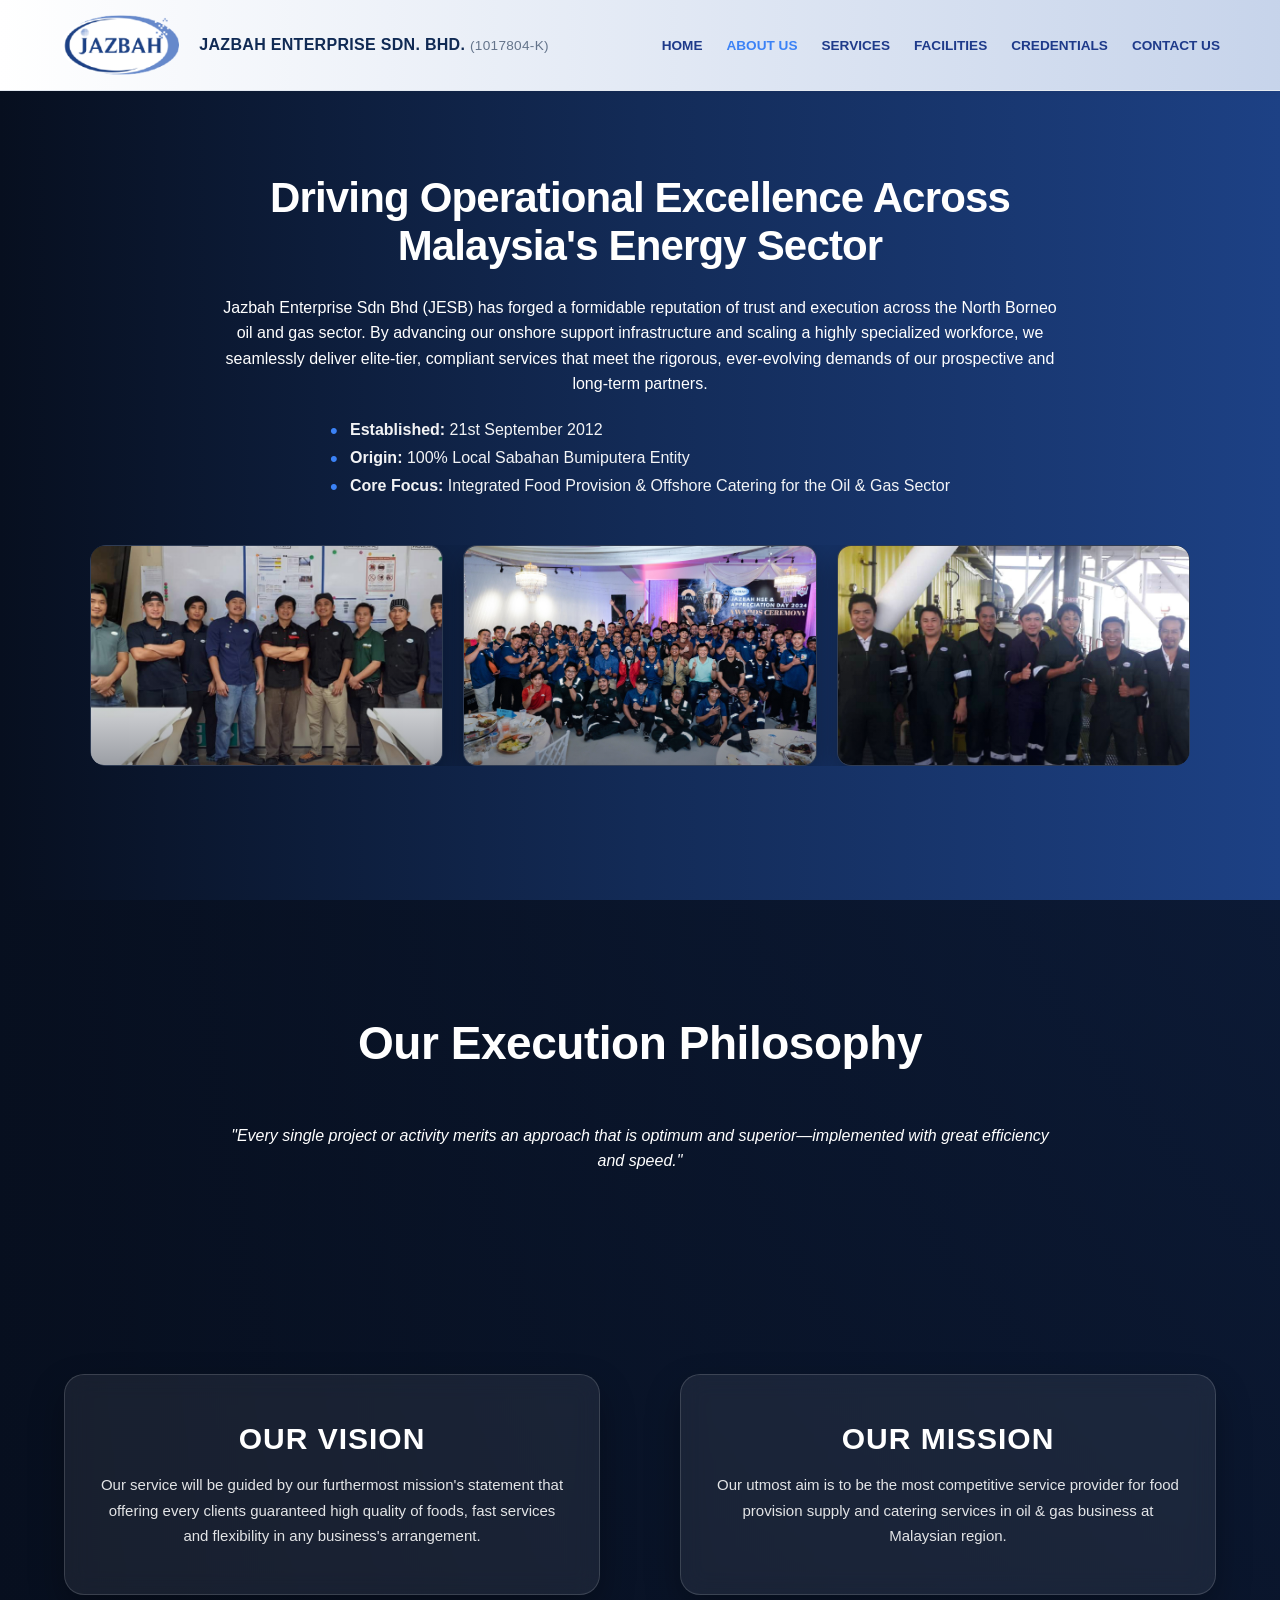
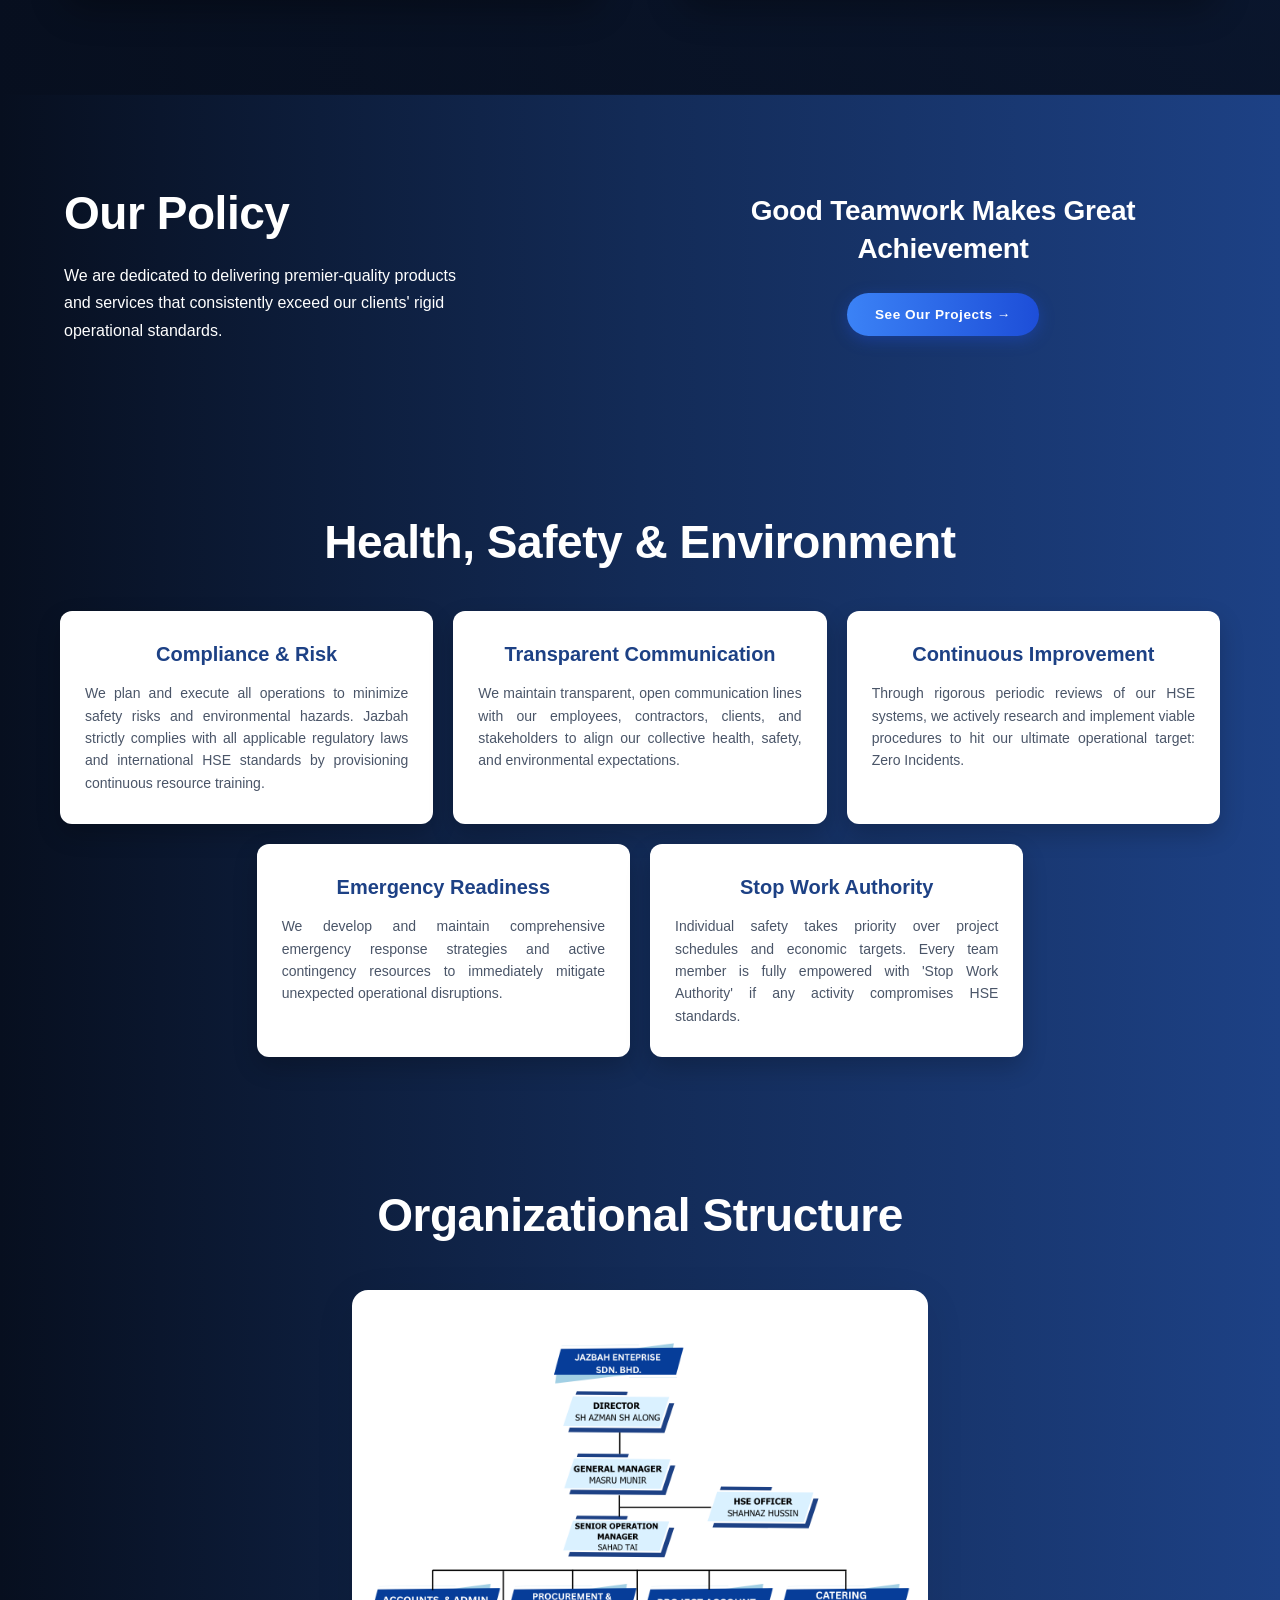
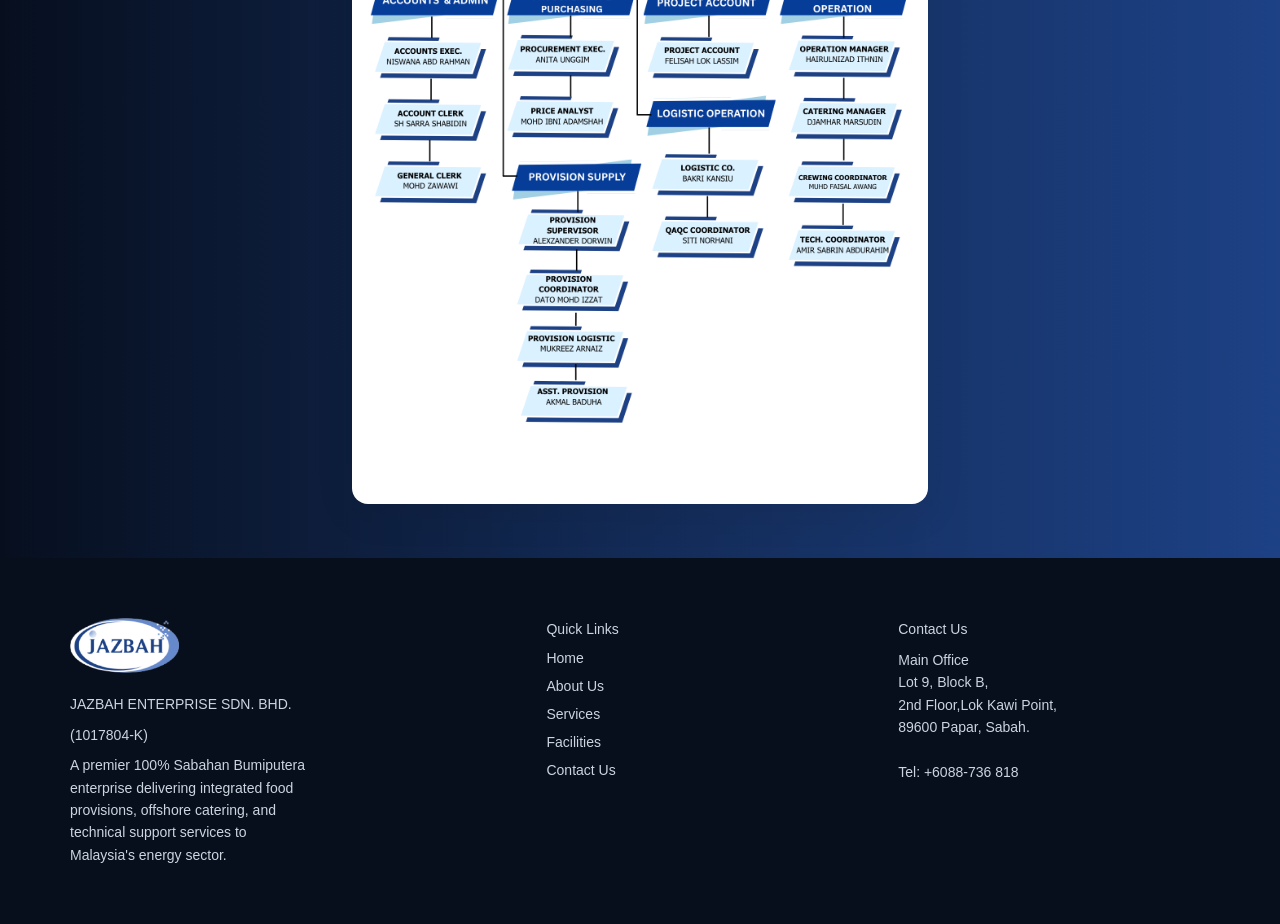
==== commit bee99be5: "updated" ====
--- a/about.html
+++ b/about.html
@@ -179,7 +179,7 @@
                 <p>Main Office <br>
                    Lot 9, Block B,<br>
                    2nd Floor,Lok Kawi Point,<br>
-                   Jalan Papar,89600 Papar, Sabah.<br><br>
+                   89600 Papar, Sabah.<br><br>
                    Tel: +6088-736 818</p>
             </div>
         </div>
--- a/css/style.css
+++ b/css/style.css
@@ -200,7 +200,7 @@
 }
 
 .hero-text-block {
-    max-width: 1900px;
+    max-width: 750px;
     text-align: left;
     color: #ffffff;
 }
@@ -218,6 +218,7 @@
     line-height: 1.6;
     margin-bottom: 35px;
     opacity: 0.9;
+    
 }
 
 .btn-FOM {
@@ -1898,6 +1899,10 @@
         grid-template-columns: 1fr;
     }
 
+    .HSE2-grid-wrapper {
+        grid-template-columns: 1fr !important;
+        gap: 20px;
+    }
     .services-section-title,
     .services-section-text,
     .HSE-section-title,
@@ -1909,6 +1914,7 @@
     .contact-grid {
         grid-template-columns: 1fr;
         gap: 40px;
+        text-align: center;
     }
 
     .vision-mission-grid {
@@ -1960,12 +1966,11 @@
         grid-template-columns: repeat(2, 1fr);
     }
 }
-
 /* Mobile Screens & Small Tablets (Max Width: 768px) */
 @media (max-width: 768px) {
-    h1, .hero-text-block h1 { font-size: 32px; }
-    h2, .whyChooseUs-section h2, .services-section-title, .HSE-section-title, .clientsindex-section h2 { font-size: 26px; }
-    
+    h1, .hero-text-block h1 { font-size: 33px; }
+    h2, .whyChooseUs-section h2, .services-section-title, .HSE-section-title, .clientsindex-section h2, p { font-size: 25px; }
+    h3, p, .hero-text-block p, .whyChooseUs-section p, .services-section-text, .HSE-section-text, .clientsindex-section p { font-size: 14px; }
     .nav-logo {
         height: 48px;
     }
@@ -2054,7 +2059,7 @@
     }
 
     .hero-text-block h1 {
-        font-size: 28px;
+        font-size: 33px;
     }
 
     .hero-text-block p {
@@ -2080,8 +2085,10 @@
 
     .btn-FOM,
     .btn-submit {
-        width: 100%;
+        width: 60%;
         text-align: center;
+        margin: 0 auto;
+
     }
 
     .service-gallery {
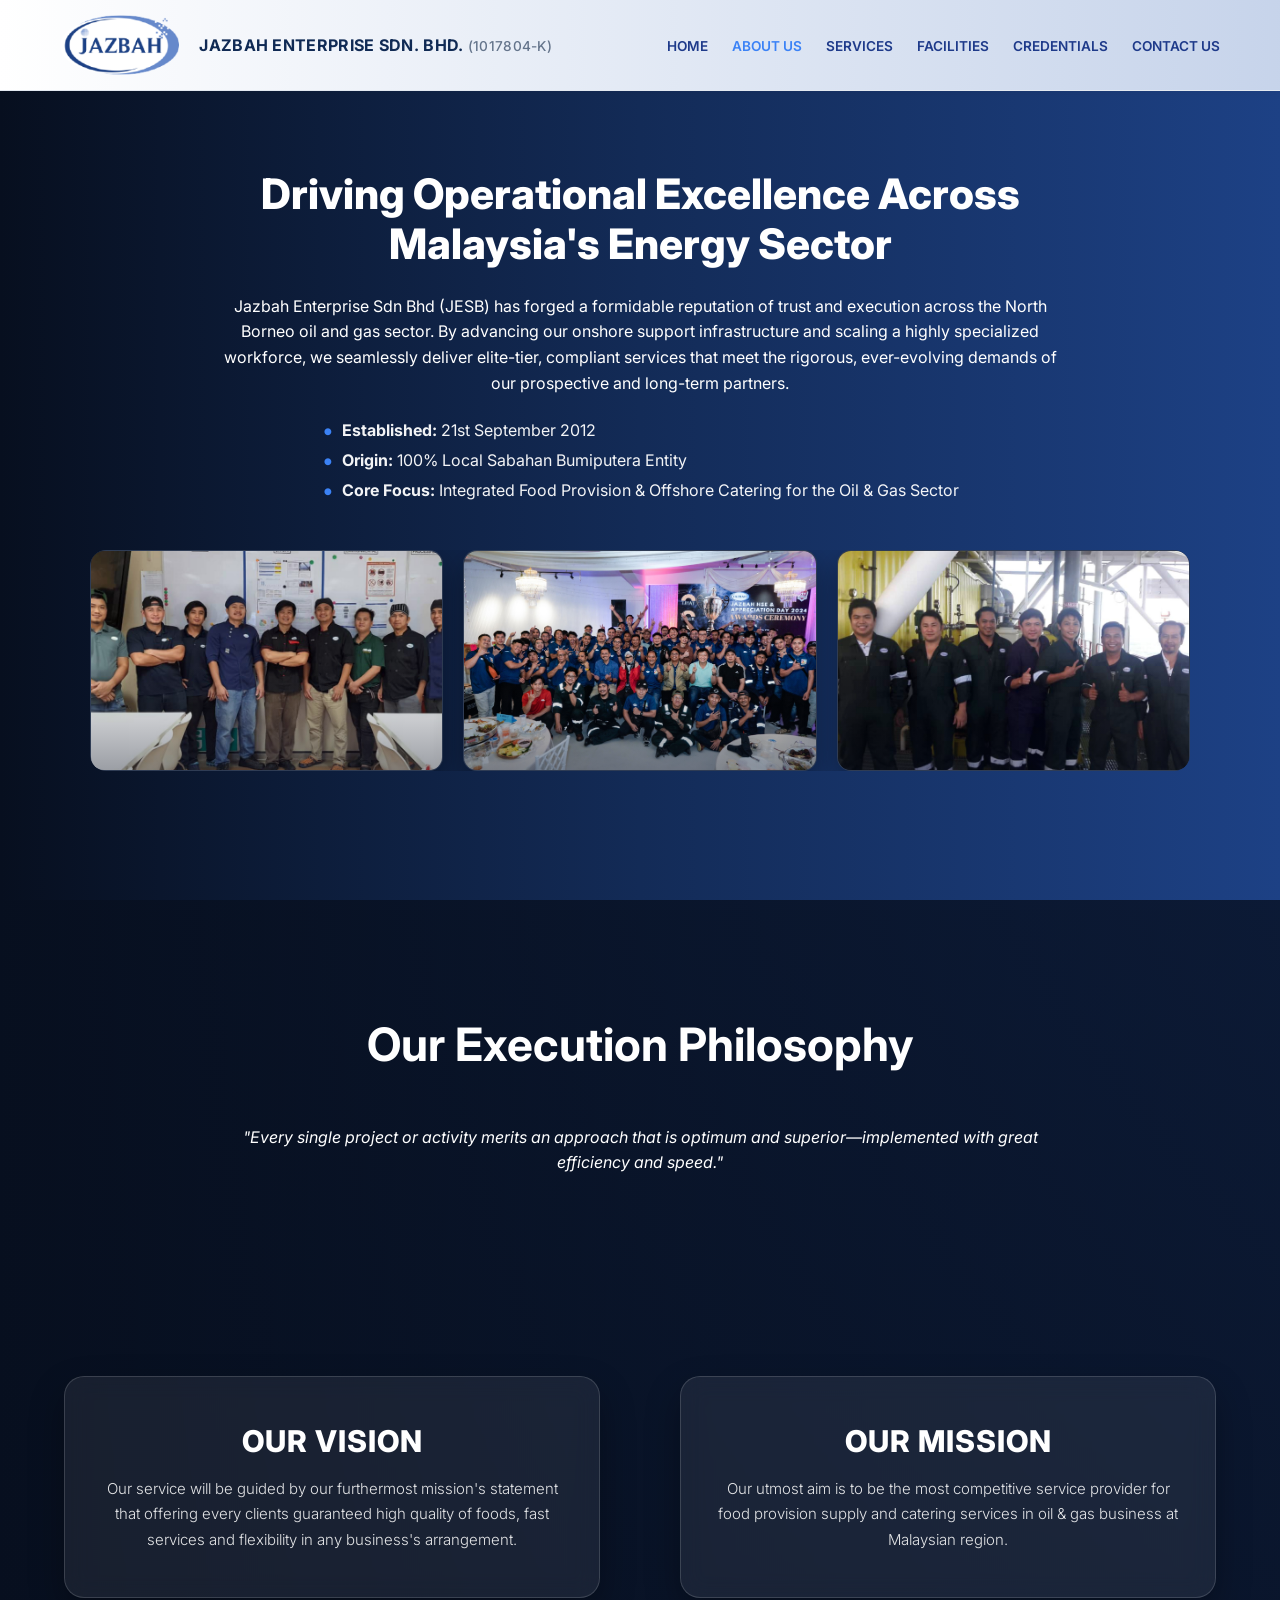
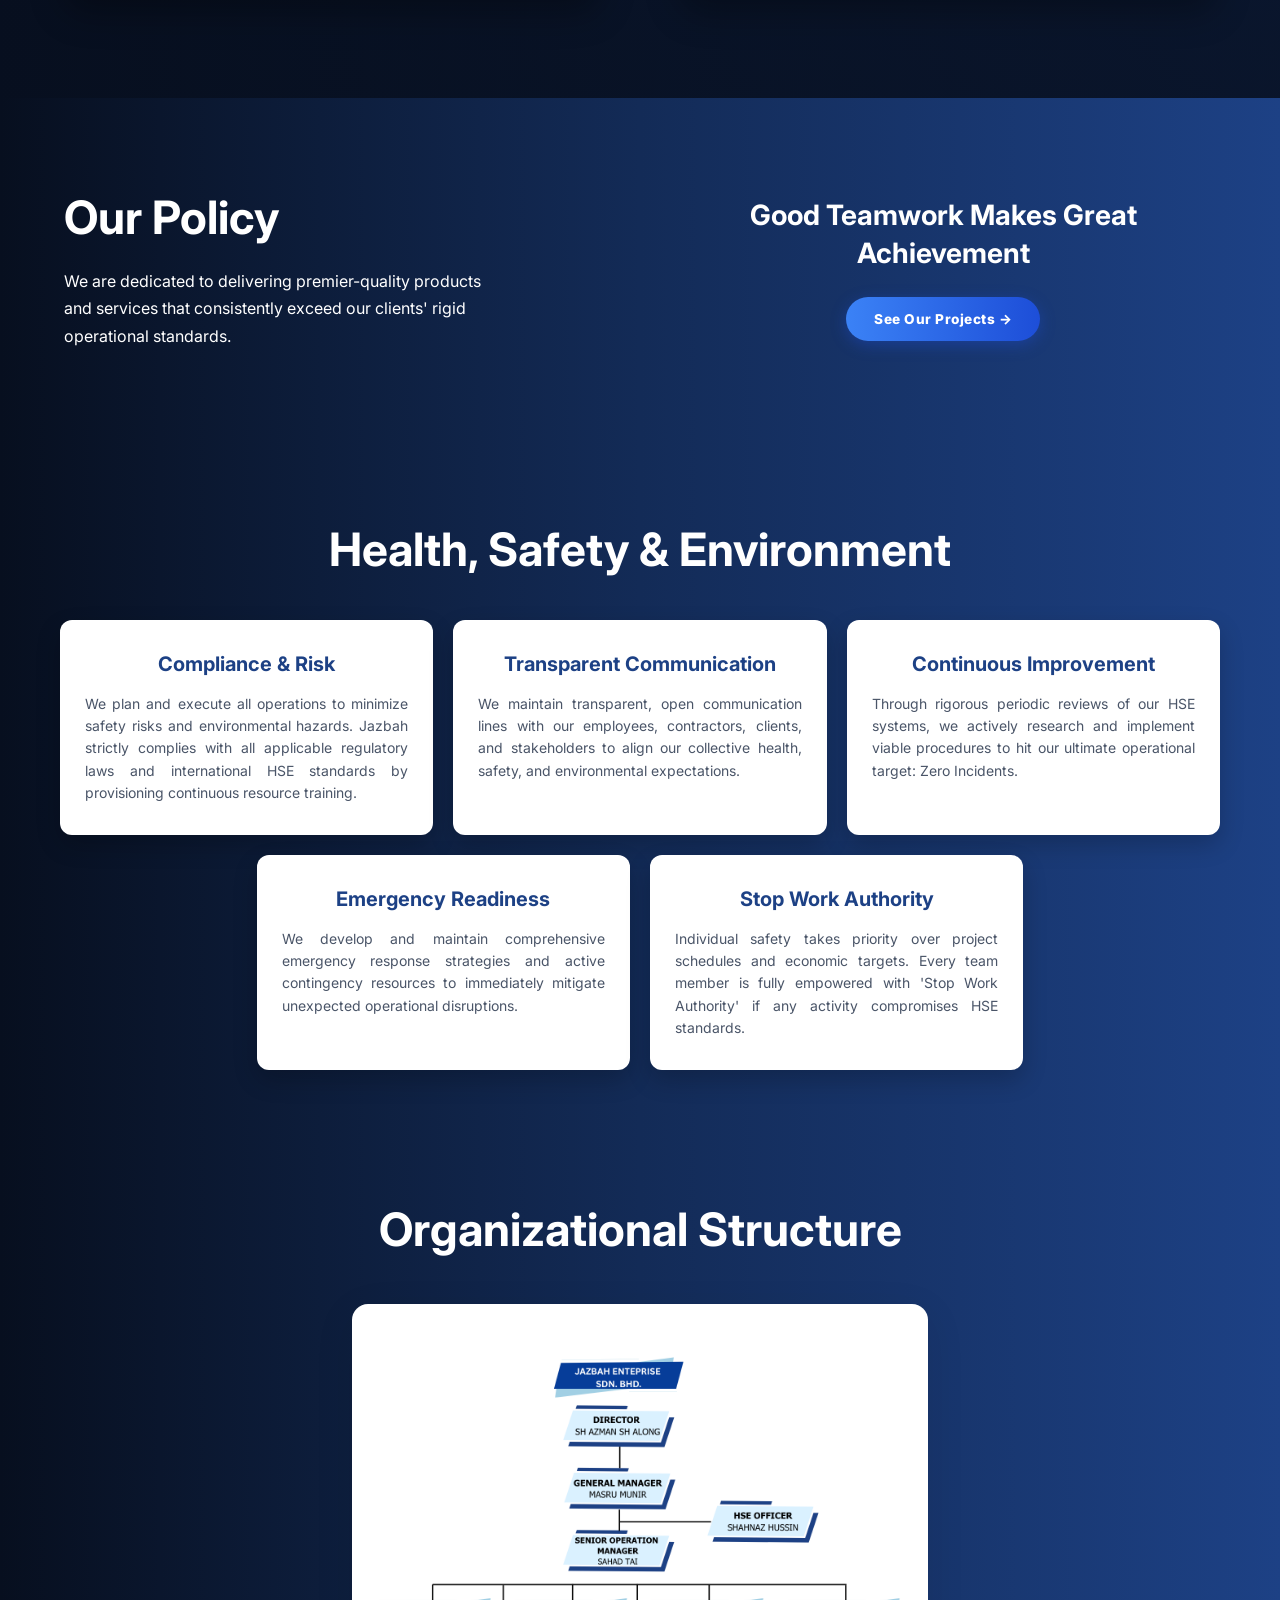
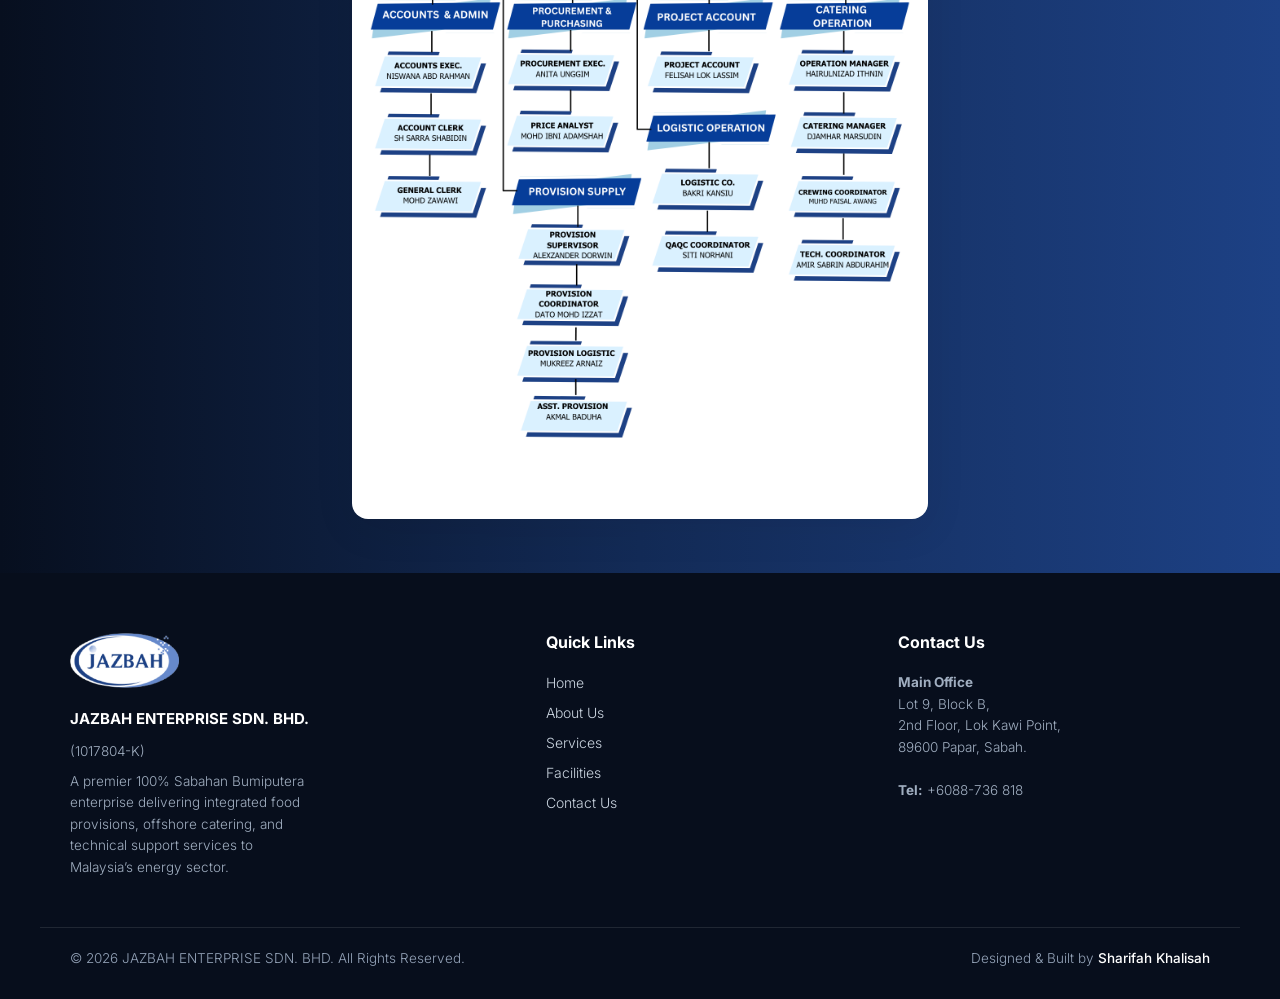
==== commit 75e1310d: "adjust footer" ====
--- a/about.html
+++ b/about.html
@@ -157,33 +157,40 @@
     </section>
     
     <footer class="main-footer">
-        <div class="footer-container">
-            <div class="footer-logo">
-                <img src="images/jazbah-logo.png" alt="Jazbah Logo" class="footer-logo-img">
-                <p>JAZBAH ENTERPRISE SDN. BHD.</p>
-                <p class="reg-num">(1017804-K)</p>
-                <p class="footer-desc">A premier 100% Sabahan Bumiputera<br>enterprise delivering integrated food<br> provisions, offshore catering, and <br>technical support services to<br> Malaysia's energy sector.</p>
-            </div>
-            <div class="footer-nav">
-                <p>Quick Links</p>
-                <ul class="footer-nav-links">
-                    <li><a href="index.html">Home</a></li>
-                    <li><a href="about.html">About Us</a></li>
-                    <li><a href="services.html">Services</a></li>
-                    <li><a href="facilities.html">Facilities</a></li>
-                    <li><a href="contact.html">Contact Us</a></li>
-                </ul>
-            </div>
-            <div class="footer-contact">
-                <p>Contact Us</p>
-                <p>Main Office <br>
-                   Lot 9, Block B,<br>
-                   2nd Floor,Lok Kawi Point,<br>
-                   89600 Papar, Sabah.<br><br>
-                   Tel: +6088-736 818</p>
-            </div>
-        </div>
-    </footer>
+    <div class="footer-container">
+        <div class="footer-logo">
+            <img src="images/jazbah-logo.png" alt="Jazbah Logo" class="footer-logo-img">
+            <p class="company-name">JAZBAH ENTERPRISE SDN. BHD.</p>
+            <p class="reg-num">(1017804-K)</p>
+            <p class="footer-desc">A premier 100% Sabahan Bumiputera<br>enterprise delivering integrated food<br> provisions, offshore catering, and <br>technical support services to<br> Malaysia’s energy sector.</p>
+        </div>
+        <div class="footer-nav">
+            <p class="footer-title">Quick Links</p>
+            <ul class="footer-nav-links">
+                <li><a href="index.html">Home</a></li>
+                <li><a href="about.html">About Us</a></li>
+                <li><a href="services.html">Services</a></li>
+                <li><a href="facilities.html">Facilities</a></li>
+                <li><a href="contact.html">Contact Us</a></li>
+            </ul>
+        </div>
+        <div class="footer-contact">
+            <p class="footer-title">Contact Us</p>
+            <p><strong>Main Office</strong><br>
+            Lot 9, Block B,<br>
+            2nd Floor, Lok Kawi Point,<br>
+            89600 Papar, Sabah.<br><br>
+            <strong>Tel:</strong> +6088-736 818</p>
+        </div>
+    </div>
+
+    <div class="footer-bottom">
+        <p>&copy; 2026 JAZBAH ENTERPRISE SDN. BHD. All Rights Reserved.</p>
+        <p class="developer-credit">
+            Designed & Built by <a href="https://www.linkedin.com/in/sharifah-khalisah-a004b9307" target="_blank" rel="noopener noreferrer">Sharifah Khalisah</a>
+        </p>
+    </div>
+</footer>
 
     <!-- SCRIPT (Scroll Reveal + Hamburger Menu Toggle) -->
     <script>
--- a/css/style.css
+++ b/css/style.css
@@ -1,61 +1,116 @@
-/* ==========================================================================
-   GLOBAL RESET & BASE STYLES
-   ========================================================================== */
+@import url('https://fonts.googleapis.com/css2?family=Inter:wght@300;400;500;600;700;800&display=swap');
+/* ==========================================
+   1. FONT IMPORT & VARIABLES
+   ========================================== */
+@import url('https://fonts.googleapis.com/css2?family=Inter:wght@300;400;500;600;700;800&display=swap');
+
+:root {
+    --font-primary: 'Inter', system-ui, -apple-system, BlinkMacSystemFont, 'Segoe UI', Roboto, sans-serif;
+    --bg-gradient: linear-gradient(to right, #070f1f 0%, #132b57 50%, #1d4185 100%);
+    --color-text: #FFFFFF;
+}
+
+/* ==========================================
+   2. GLOBAL RESET & BASE STYLES
+   ========================================== */
 * {
+    box-sizing: border-box;
     margin: 0;
     padding: 0;
-    box-sizing: border-box;
 }
 
 body {
-    font-family: 'Inter', sans-serif;
-    color: #FFFFFF;
-    background: linear-gradient(to right, #070f1f 0%, #132b57 50%, #1d4185 100%);
+    font-family: var(--font-primary);
+    color: var(--color-text);
+    background: var(--bg-gradient);
     -webkit-font-smoothing: antialiased;
+    -moz-osx-font-smoothing: grayscale;
     overflow-x: hidden;
 }
 
-.container {
-    max-width: 1400px;
-    margin: 0 auto;
-    padding: 0 20px;
-}
-
-/* ==========================================================================
-   TYPOGRAPHY
-   ========================================================================== */
-h1, .hero-text-block h1 {
+/* Form controls inherit main font */
+input, button, select, textarea {
+    font-family: inherit;
+}
+
+/* ==========================================
+   3. GLOBAL DESKTOP TYPOGRAPHY
+   ========================================== */
+h1 {
     font-size: 64px;
     font-weight: 800;
-    line-height: 1.15;
-    letter-spacing: -0.02em;
-}
-
-h2, .whyChooseUs-section h2, .services-section-title, .HSE-section-title, .clientsindex-section h2 {
+    line-height: 1.2;
+}
+
+h2 {
     font-size: 46px;
     font-weight: 700;
-    line-height: 1.25;
-    letter-spacing: -0.01em;
-}
-
-h3, .metric-stat-title, .service-title, .HSE-container h3 {
+    line-height: 1.3;
+}
+
+h3 {
     font-size: 36px;
-    font-weight: 700;
-    line-height: 1.3;
-}
-
-p, .hero-text-block p, .metric-stat-text, .service1-grid p, .service2-grid p, .service3-grid p, .HSE-container p {
+    font-weight: 600;
+    line-height: 1.4;
+}
+
+p {
     font-size: 16px;
-    font-weight: 300;
     line-height: 1.6;
-    color: #FFFFFF; 
-}
-
-.hero-text-block h1,
-.hero-text-block p {
-    color: #ffffff;
-}
-
+}
+
+/* ==========================================
+   4. SECTION SPECIFICS (INHERITED FONTS)
+   ========================================== */
+.hero-text-block h1 {
+    font-size: 3rem;
+}
+
+.services-section-title {
+    font-size: 2.2rem;
+}
+
+.vision-mission-section h2 {
+    font-size: 30px;
+}
+
+/* Base selectors inherit naturally from body, removing redundant font-family declarations */
+.whyChooseUs-section,
+.services-section,
+.HSE-section,
+.clientsindex-section,
+footer {
+    color: var(--color-text);
+}
+
+/* ==========================================
+   5. RESPONSIVE TYPOGRAPHY (MOBILE)
+   ========================================== */
+@media (max-width: 768px) {
+    h1, 
+    .hero-text-block h1 {
+        font-size: 33px;
+    }
+
+    /* Fixed: Removed 'p' from h2 selector */
+    h2, 
+    .whyChooseUs-section h2, 
+    .services-section-title, 
+    .HSE-section-title, 
+    .clientsindex-section h2 {
+        font-size: 25px;
+    }
+
+    h3, 
+    p, 
+    .hero-text-block p, 
+    .whyChooseUs-section p, 
+    .services-section-text, 
+    .HSE-section-text, 
+    .clientsindex-section p {
+        font-size: 14px;
+    }
+}
 /* ==========================================================================
    NAVBAR
    ========================================================================== */
@@ -279,6 +334,7 @@
     font-weight: 300;
     line-height: 1.6;
     color: #FFFFFF; 
+    text-align: center;
 }
 
 /* ==========================================================================
@@ -558,6 +614,7 @@
 .about-content p {
     margin-bottom: 24px;
     text-align: center;
+
 }
 
 .about-facts {
@@ -888,10 +945,11 @@
 
 .services-main-title {
     text-align: center;
+    font-size: 2.2rem;
+    font-weight: 800;
+    color: #ffffff;
     letter-spacing: 2px;
-    margin-bottom: 20px;
-    color: #ffffff;
-    text-transform: uppercase;
+    margin-bottom: 35px;
 }
 
 .service-row {
@@ -909,6 +967,7 @@
     margin-bottom: 18px;
     letter-spacing: 0.5px;
     color: #ffffff;
+    text-align: center;
 }
 
 .service-text p {
@@ -916,6 +975,7 @@
     font-weight: 300;
     line-height: 1.7;
     color: #ffffff;
+    text-align: justify;
 }
 
 .service-row-card-wrapper {
@@ -1024,10 +1084,12 @@
 .transport-title,
 .frozenstorage-title,
 .cpu-title {
-    letter-spacing: 1.5px;
-    color: #ffffff;
-    text-transform: uppercase;
-    margin-top: 0px;
+    text-align: center;
+    font-size: 2.2rem;
+    font-weight: 800;
+    color: #ffffff;
+    letter-spacing: 2px;
+    margin-bottom: 35px;
 }
 
 .warehouse-address,
@@ -1062,24 +1124,61 @@
 .cpu-grid {
     display: grid;
     grid-template-columns: repeat(4, 1fr);
-    gap: 20px;
-}
-/* Matching .gallery-frame from Services page */
+    gap: 30px 20px; /* Added vertical gap for label room */
+}
+
+/* Tukar grid ke Flexbox supaya item terakhir auto-center */
+.transport-grid {
+    display: flex;
+    flex-wrap: wrap;
+    justify-content: center; /* Menengahkan baris bawah yang tidak cukup 4 item */
+    gap: 30px 20px;
+}
+
+/* Tetapkan saiz setiap item supaya kekal 4 lajur pada desktop */
+.transport-section .facility-item {
+    width: calc(25% - 15px); /* 25% to fit 4 items per row minus gap */
+    box-sizing: border-box;
+}
+
+/* Responsif untuk Tablet & Mobile */
+@media (max-width: 992px) {
+    .transport-section .facility-item {
+        width: calc(50% - 10px); /* 2 item per baris pada skrin kecil */
+    }
+}
+
+@media (max-width: 576px) {
+    .transport-section .facility-item {
+        width: 100%; /* 1 item per baris pada mobile */
+    }
+}
+
+/* Wrapper for Image Box + Label Underneath (Same as Clients Page) */
+.facility-item {
+    display: flex;
+    flex-direction: column;
+    align-items: center;
+    gap: 12px;
+    width: 100%;
+}
+
+/* Image Box Frame */
 .grid-item {
-    aspect-ratio: 4 / 3; /* Smooth rectangle shape */
+    width: 100%;
+    aspect-ratio: 4 / 3;
     border-radius: 12px;
     overflow: hidden;
-    background-color: transparent; /* Removes the white padding box */
+    background-color: transparent;
     padding: 0;
     box-shadow: 0 10px 25px rgba(0, 0, 0, 0.35);
     transition: transform 0.3s ease, box-shadow 0.3s ease;
 }
 
-/* Matching .gallery-frame img from Services page */
 .grid-item img {
     width: 100% !important;
     height: 100% !important;
-    object-fit: cover !important; /* Crops image cleanly edge-to-edge (no vertical white spaces) */
+    object-fit: cover !important;
     display: block !important;
 }
 
@@ -1087,6 +1186,18 @@
     transform: translateY(-5px);
     box-shadow: 0 15px 30px rgba(0, 0, 0, 0.5);
 }
+
+/* Label Underneath Each Image */
+.facility-label {
+    font-size: 0.85rem;
+    font-weight: 600;
+    color: #ffffff;
+    text-align: center;
+    line-height: 1.35;
+    letter-spacing: 0.3px;
+    text-transform: uppercase;
+}
+
 .facility-specs {
     text-align: center;
     margin-top: 10px;
@@ -1458,6 +1569,7 @@
     padding: 60px 20px;
     max-width: 1200px;
     margin: 80px auto 0 auto;
+    box-sizing: border-box;
 }
 
 .projects-title {
@@ -1474,8 +1586,10 @@
     border-radius: 12px;
     padding: 25px 30px;
     box-shadow: 0 20px 40px rgba(0, 0, 0, 0.25);
-}
-
+    overflow-x: auto; /* Allows smooth horizontal scrolling on mobile */
+}
+
+/* Base DataTables Styling */
 table.dataTable {
     border-collapse: collapse !important;
     width: 100% !important;
@@ -1491,6 +1605,7 @@
     letter-spacing: 0.5px;
     padding: 16px 12px !important;
     border-bottom: 1px solid #e2e8f0 !important;
+    white-space: nowrap; /* Prevents awkward column header wrapping */
 }
 
 table.dataTable tbody td {
@@ -1522,6 +1637,7 @@
     font-weight: 700;
     letter-spacing: 0.5px;
     text-align: center;
+    white-space: nowrap;
 }
 
 .badge.completed {
@@ -1534,6 +1650,7 @@
     color: #c2410c;
 }
 
+/* DataTables Controls Layout */
 .dataTables_wrapper .dataTables_length,
 .dataTables_wrapper .dataTables_filter {
     margin-bottom: 15px;
@@ -1568,6 +1685,7 @@
     outline: none;
     background: #f8fafc url('data:image/svg+xml;utf8,<svg xmlns="http://www.w3.org/2000/svg" width="16" height="16" viewBox="0 0 24 24" fill="none" stroke="%94a3b8" stroke-width="2" stroke-linecap="round" stroke-linejoin="round"><circle cx="11" cy="11" r="8"></circle><line x1="21" y1="21" x2="16.65" y2="16.65"></line></svg>') no-repeat 12px center !important;
     width: 260px;
+    box-sizing: border-box;
 }
 
 .dataTables_wrapper .dataTables_filter input:focus {
@@ -1575,17 +1693,19 @@
     background-color: #ffffff !important;
 }
 
+/* Pagination */
 .dataTables_wrapper .dataTables_paginate {
     float: none !important;
     text-align: center !important;
     padding-top: 15px !important;
     width: 100%;
+    clear: both;
 }
 
 .dataTables_wrapper .dataTables_paginate .paginate_button {
     border-radius: 8px !important;
     padding: 6px 14px !important;
-    margin: 0 3px !important;
+    margin: 2px !important;
     border: none !important;
     background: #f1f5f9 !important;
     color: #475569 !important;
@@ -1611,6 +1731,44 @@
     cursor: default;
 }
 
+/* ==========================================================================
+   MOBILE & TABLET RESPONSIVE FIXES
+   ========================================================================== */
+@media screen and (max-width: 768px) {
+    .projects-section {
+        padding: 30px 15px;
+        margin-top: 40px;
+    }
+
+    .projects-title {
+        font-size: 1.6rem;
+        margin-bottom: 20px;
+        margin-top: 15px;
+    }
+
+    .projects-card {
+        padding: 15px; /* Smaller card padding on mobile */
+    }
+
+    /* Stack Search and Show Entries cleanly on mobile */
+    .dataTables_wrapper .dataTables_length,
+    .dataTables_wrapper .dataTables_filter {
+        float: none !important;
+        text-align: center !important;
+        width: 100%;
+        margin-bottom: 12px;
+    }
+
+    .dataTables_wrapper .dataTables_filter input {
+        width: 100% !important; /* Full width search bar */
+    }
+
+    table.dataTable tbody td,
+    table.dataTable thead th {
+        padding: 10px 8px !important;
+        font-size: 0.75rem !important;
+    }
+}
 /* ==========================================================================
    LICENSE AND AWARDS SECTION STYLES
    ========================================================================== */
@@ -1744,15 +1902,18 @@
 /* ==========================================================================
    FOOTER STYLES
    ========================================================================== */
-footer {
+/* ==========================================================================
+   MAIN FOOTER STYLES
+   ========================================================================== */
+footer, .main-footer {
     background-color: #070e1c !important;
-    padding: 60px 0 50px 0 !important;
+    padding: 60px 0 30px 0 !important;
     font-family: 'Inter', sans-serif !important;
     color: #ffffff !important;
 }
 
-footer .container,
-footer > div {
+/* Container for 3 Columns */
+.footer-container {
     max-width: 1200px !important;
     margin: 0 auto !important;
     padding: 0 30px !important;
@@ -1762,6 +1923,7 @@
     align-items: start !important;
 }
 
+/* Logo & Headings */
 footer img {
     height: 55px !important;
     width: auto !important;
@@ -1797,6 +1959,7 @@
     line-height: 1.2 !important;
 }
 
+/* Footer Navigation Links */
 footer ul {
     list-style: none !important;
     padding: 0 !important;
@@ -1807,8 +1970,7 @@
     margin-bottom: 10px !important;
 }
 
-footer ul li a,
-footer a {
+footer ul li a {
     color: #cbd5e0 !important;
     text-decoration: none !important;
     font-size: 14px !important;
@@ -1817,18 +1979,61 @@
     display: inline-block !important;
 }
 
-footer ul li a:hover,
-footer a:hover {
+footer ul li a:hover {
     color: #60a5fa !important;
     transform: translateX(4px) !important;
 }
 
-footer div:last-child p {
-    color: #cbd5e0 !important;
-    font-size: 14px !important;
-    line-height: 1.6 !important;
-}
-
+/* ==========================================================================
+   FOOTER BOTTOM (COPYRIGHT & CREDITS)
+   ========================================================================== */
+.footer-bottom {
+    max-width: 1200px !important;
+    margin: 40px auto 0 auto !important;
+    padding: 20px 30px 0 30px !important;
+    border-top: 1px solid rgba(255, 255, 255, 0.1) !important;
+    display: flex !important;
+    justify-content: space-between !important;
+    align-items: center !important;
+    font-size: 13px !important;
+    color: #94a3b8 !important;
+    font-weight: 300 !important;
+}
+
+.footer-bottom p {
+    margin-bottom: 0 !important;
+    color: #94a3b8 !important;
+}
+
+/* Developer Credit Link Styling */
+a.credit-link,
+.footer-bottom a {
+    color: #ffffff !important;
+    text-decoration: none !important;
+    font-weight: 500 !important;
+    transform: none !important; /* Disables translateX slide for developer link */
+    transition: color 0.2s ease !important;
+}
+
+a.credit-link:hover,
+.footer-bottom a:hover {
+    color: #38bdf8 !important;
+    text-decoration: underline !important;
+}
+
+/* Responsive Fix for Mobile/Tablets */
+@media (max-width: 768px) {
+    .footer-container {
+        grid-template-columns: 1fr !important;
+        gap: 30px !important;
+    }
+
+    .footer-bottom {
+        flex-direction: column !important;
+        text-align: center !important;
+        gap: 12px !important;
+    }
+}
 /* ==========================================================================
    RESPONSIVENESS BREAKPOINTS
    ========================================================================== */
@@ -1872,6 +2077,13 @@
         padding: 15px 20px !important;
     }
 
+    .p {justify-content: center !important; }
+    
+    .nav-container .logo-text , .nav-container .nav-text .reg-num {
+        font-size: 12px !important; 
+        display: block; 
+    }
+
     header.main-header .nav-links,
     .nav-links {
         flex-wrap: wrap !important;
@@ -1930,6 +2142,18 @@
 
     .service-row.reverse .service-text { order: 1; }
     .service-row.reverse .service-gallery { order: 2; }
+    .service-text h2, .services-main-title , .service-text p {text-align: center; }
+
+    .service-text h2 {
+        font-size: 28px;
+        margin-top: 0px;
+    }
+
+    .services-main-title {
+        text-align: center;
+        margin-top: 5px;
+        margin-bottom: 0px;
+    }
 
     .warehouse-grid,
     .yardstorage-grid,
@@ -1974,11 +2198,16 @@
     .nav-logo {
         height: 48px;
     }
-
+    
+    .about-content h1 { font-size: 25px; }
     .logo-text {
         font-size: 0.9rem;
     }
-
+     
+    .services-main-title h1 { 
+        margin-bottom: 0px;
+    }
+    
     .nav-links li a {
         font-size: 0.78rem;
     }
@@ -1998,6 +2227,19 @@
         grid-template-columns: 1fr;
     }
 
+    .info-icon { position: center; margin: 0 auto; }
+
+    .form-group label { text-align: left; }
+    
+.info-content h3, .info-content p , .info-desc, .info-detail , .office-address {
+        text-align: center;
+    } 
+
+    .info-content .info-link {
+        text-align: center;
+        display: block;
+    }
+
     .cred-card,
     .contact-card,
     .service-row-card-wrapper {
@@ -2051,6 +2293,10 @@
         margin-bottom: 60px;
     }
 }
+
+    .projects-title, .warehouse-title, .yardstorage-title, .foodcont-title, .transport-title, .frozenstorage-title, .cpu-title {
+        font-size: 33px;
+    }
 
 /* Small Mobile Screens (Max Width: 576px) */
 @media (max-width: 576px) {
@@ -2218,9 +2464,10 @@
             background-color: #1d4185;
         }
 
-        /* ==========================================================================
-   HAMBURGER BUTTON & MOBILE NAVBAR STYLES
+  /* ==========================================================================
+   HAMBURGER BUTTON & MOBILE SIDEBAR STYLES
    ========================================================================== */
+
 .hamburger-btn {
     display: none;
     flex-direction: column;
@@ -2231,7 +2478,8 @@
     border: none;
     cursor: pointer;
     padding: 0;
-    z-index: 1001;
+    z-index: 1002; /* Stays above the sidebar so you can close it */
+    align-self: center; /* Fixes vertical stretching */
 }
 
 .hamburger-btn .bar {
@@ -2263,45 +2511,60 @@
 
     .main-header .nav-container {
         position: relative;
+        display: flex;
+        align-items: center !important;
         justify-content: space-between !important;
     }
 
+    /* SIDEBAR CONTAINER */
     .navbar {
-        position: absolute;
-        top: 100%;
-        left: 0;
+        position: fixed;
+        top: 0;
+        right: -300px; /* Tersembunyi di luar skrin sebelah kanan */
+        width: 280px; /* Lebar sidebar */
+        height: 100vh; /* Tinggi penuh skrin */
+        background-color: #ffffff;
+        box-shadow: -5px 0 25px rgba(0, 0, 0, 0.15);
+        padding: 80px 25px 30px 25px; /* Padding atas bagi ruang untuk header/butang */
+        transition: right 0.4s cubic-bezier(0.4, 0, 0.2, 1);
+        z-index: 1000;
+        overflow-y: auto; /* Boleh skrol jika menu panjang */
+    }
+
+    /* BILA SIDEBAR AKTIF (SLIDE IN) */
+    .navbar.active {
+        right: 0; /* Meleret masuk ke dalam skrin */
+    }
+
+    /* STYLING SENARAI MENU DALAM SIDEBAR */
+    .nav-links {
+        display: flex;
+        flex-direction: column !important;
+        align-items: flex-start !important; /* Rata kiri untuk teks dalam sidebar */
+        gap: 20px !important;
         width: 100%;
-        background-color: #ffffff;
-        box-shadow: 0 10px 25px rgba(0, 0, 0, 0.1);
-        border-top: 1px solid #e2e8f0;
-        padding: 20px 0;
-        max-height: 0;
-        overflow: hidden;
-        opacity: 0;
-        visibility: hidden;
-        transition: max-height 0.4s ease, opacity 0.3s ease, visibility 0.3s ease;
-    }
-
-    .navbar.active {
-        max-height: 500px;
-        opacity: 1;
-        visibility: visible;
-    }
-
-    .nav-links {
-        flex-direction: column !important;
-        align-items: center !important;
-        gap: 18px !important;
-    }
-
+    }
+
+    .nav-links li {
+        width: 100%;
+    }
+
+    .nav-links a {
+        display: block;
+        width: 100%;
+        font-size: 16px;
+    }
+
+    /* DROPDOWN MENU DALAM SIDEBAR */
     .nav-links li.dropdown .dropdown-menu {
         position: static;
         transform: none;
         box-shadow: none;
         background-color: #f8fafc;
-        text-align: center;
+        text-align: left;
         border-radius: 8px;
-        margin-top: 8px;
+        margin-top: 10px;
+        padding: 10px 15px;
     }
 
     .nav-links li.dropdown:hover .dropdown-menu {
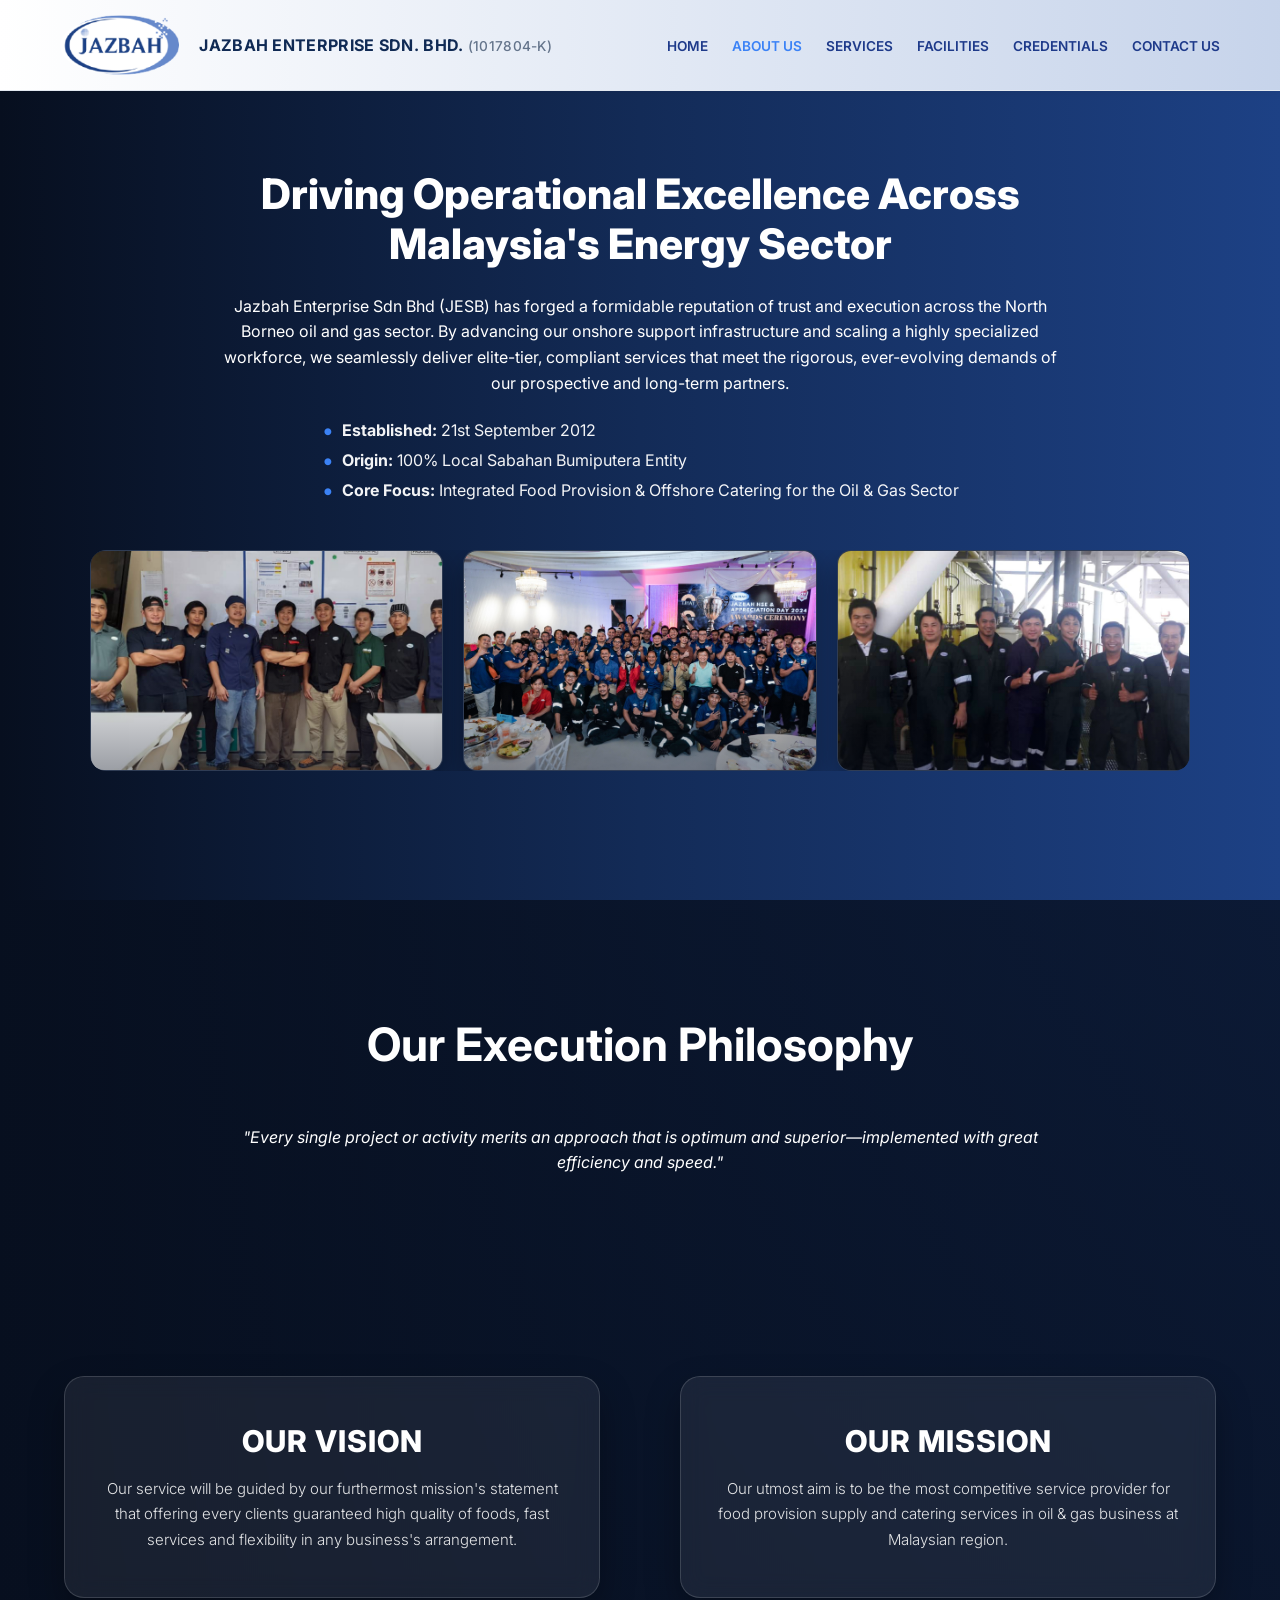
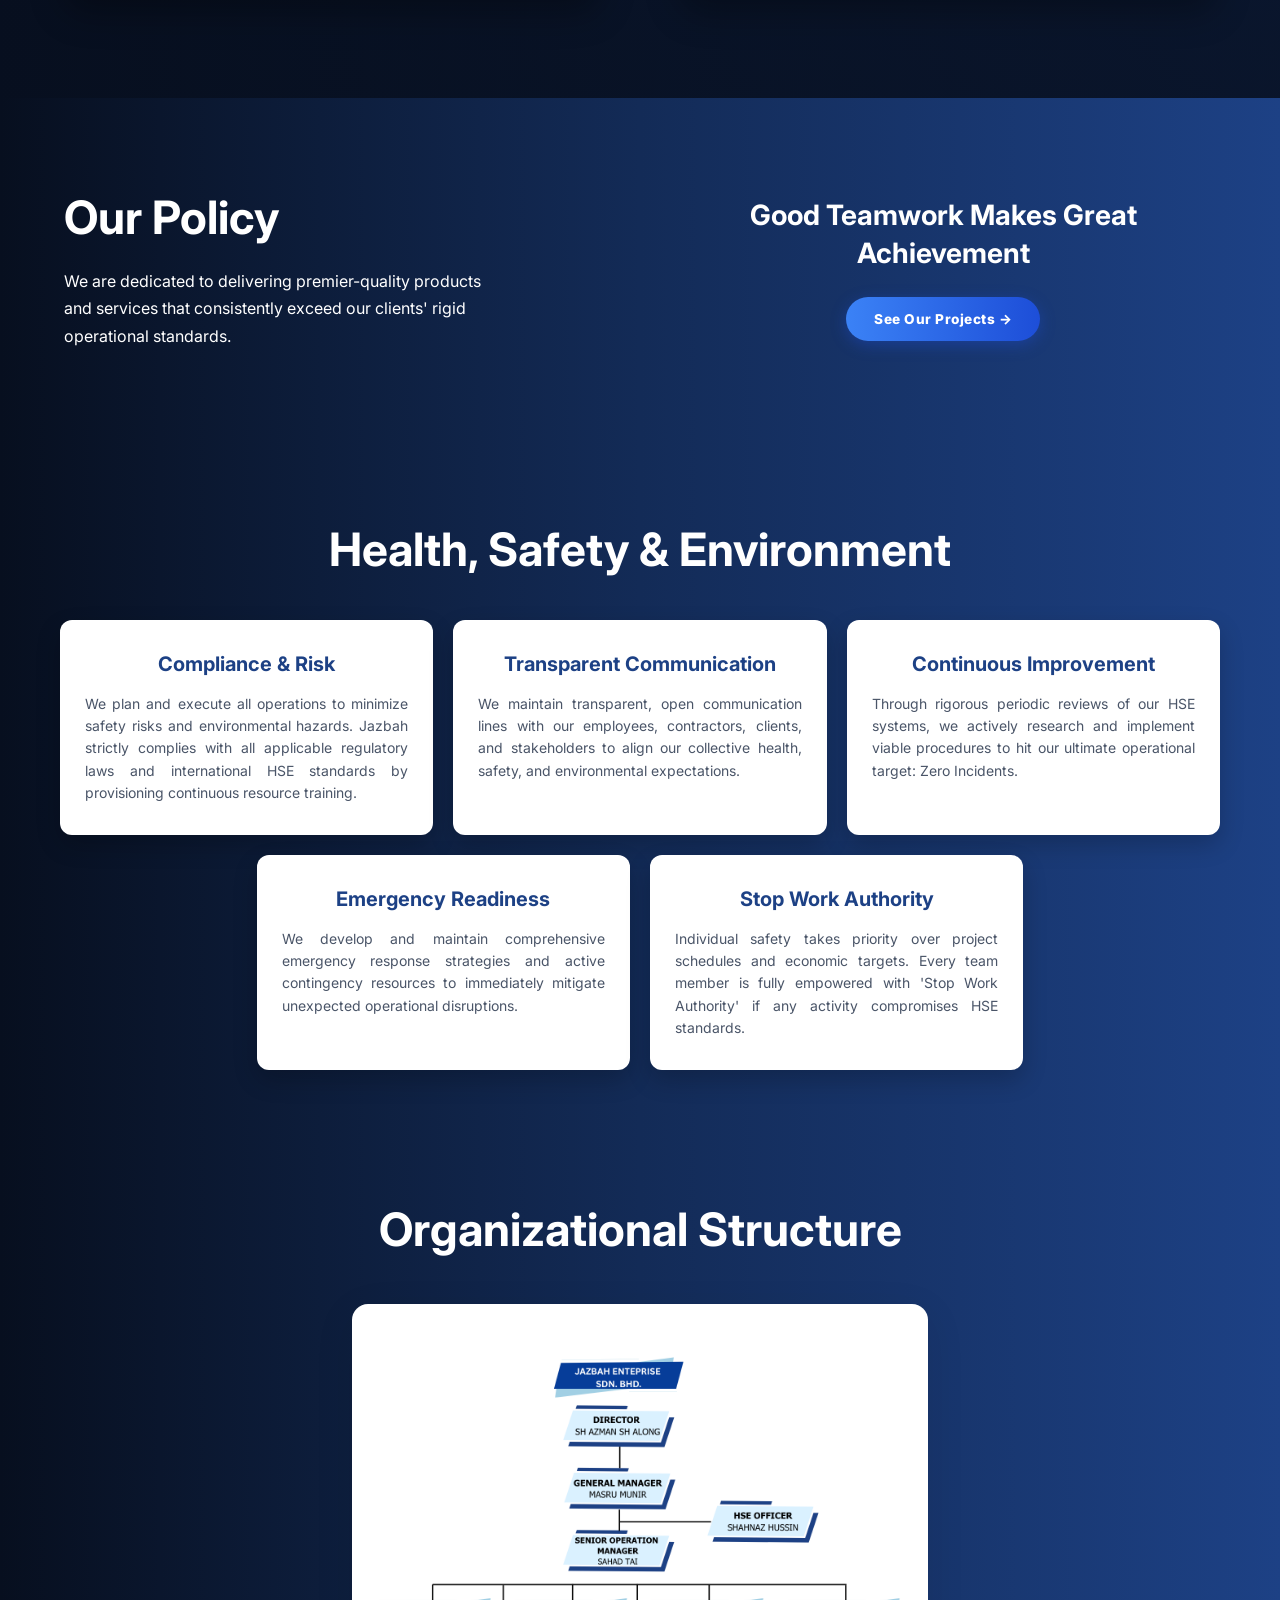
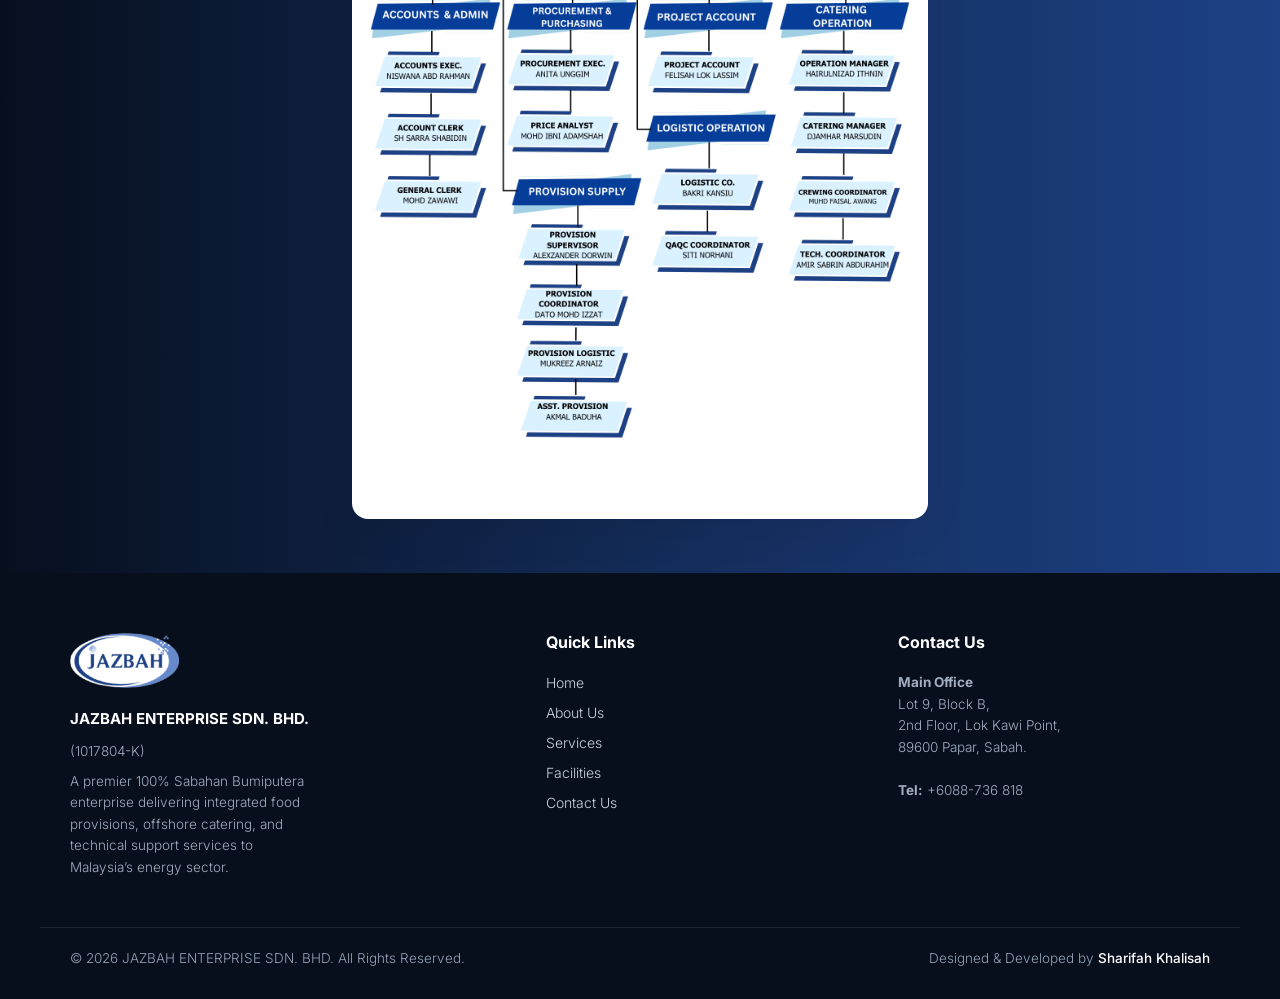
==== commit 7e054382: "update footer" ====
--- a/about.html
+++ b/about.html
@@ -187,7 +187,7 @@
     <div class="footer-bottom">
         <p>&copy; 2026 JAZBAH ENTERPRISE SDN. BHD. All Rights Reserved.</p>
         <p class="developer-credit">
-            Designed & Built by <a href="https://www.linkedin.com/in/sharifah-khalisah-a004b9307" target="_blank" rel="noopener noreferrer">Sharifah Khalisah</a>
+            Designed & Developed by <a href="https://www.linkedin.com/in/sharifah-khalisah-a004b9307" target="_blank" rel="noopener noreferrer">Sharifah Khalisah</a>
         </p>
     </div>
 </footer>
